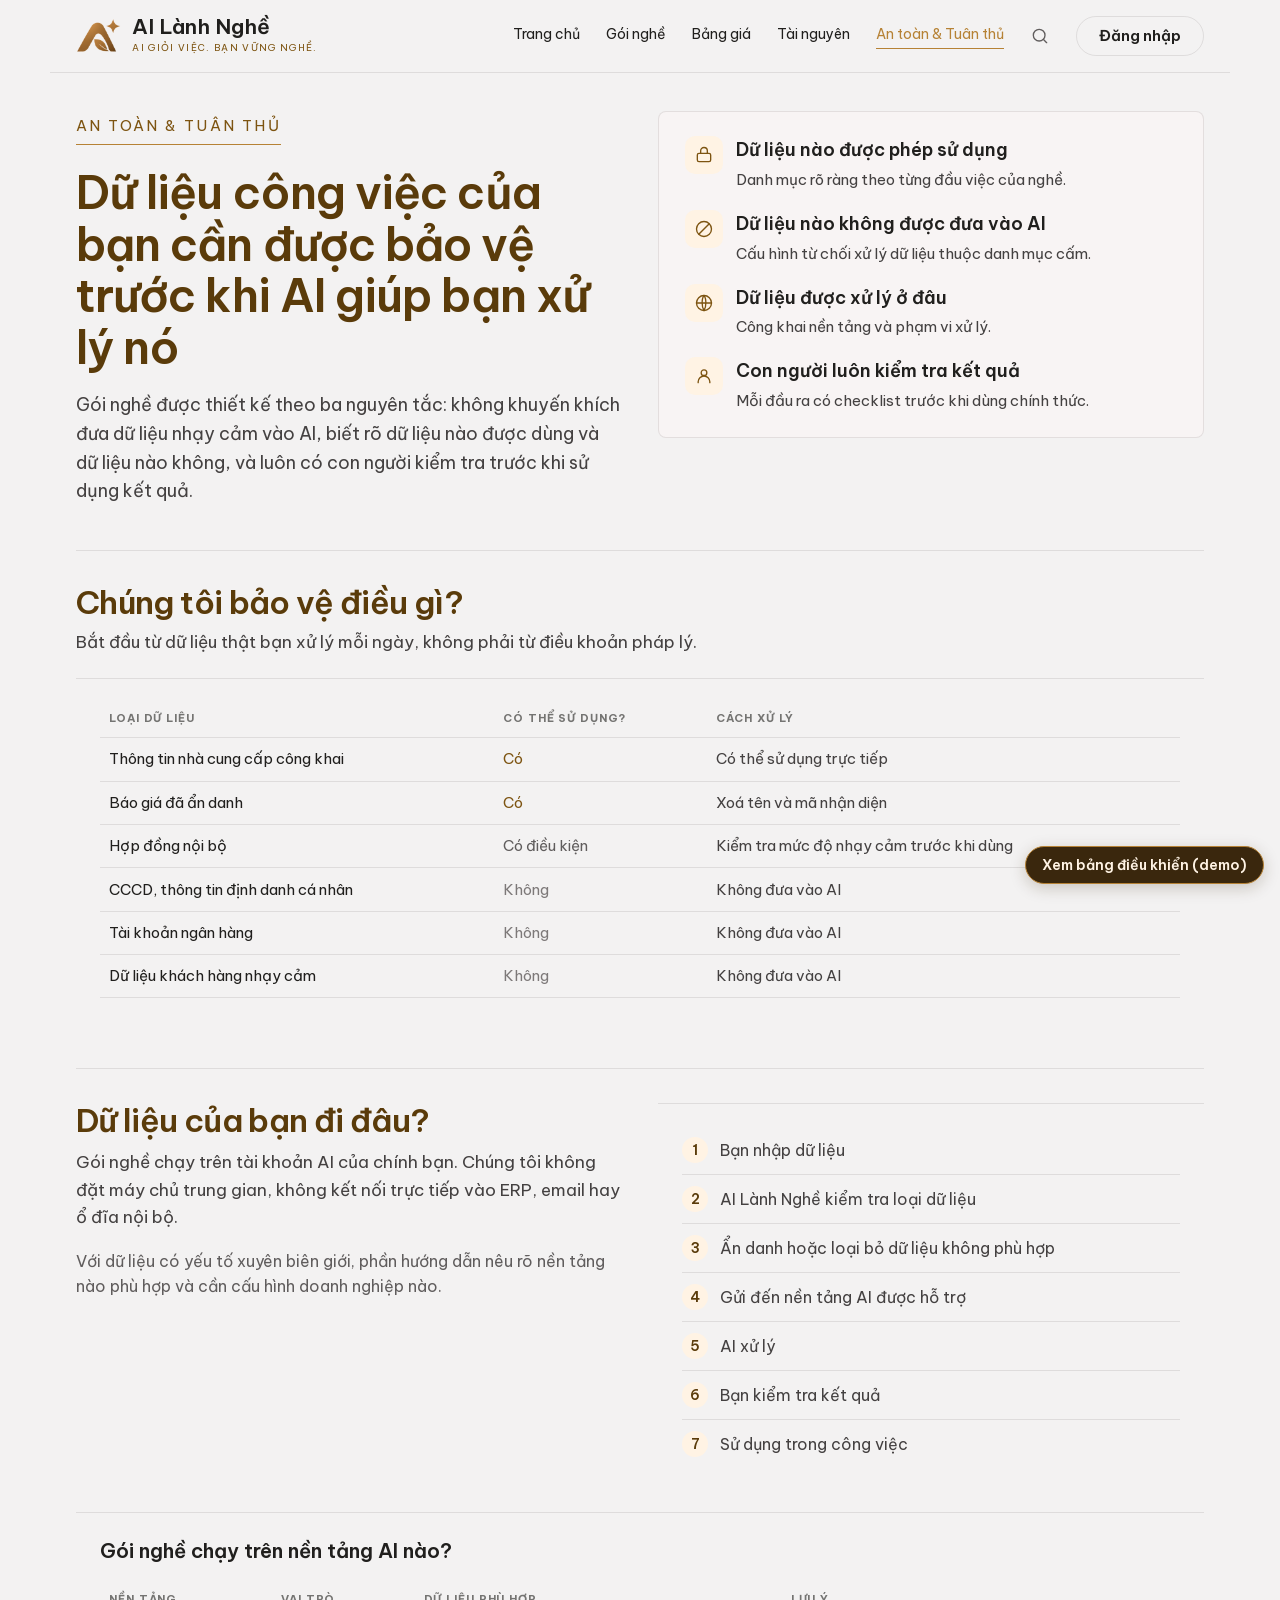
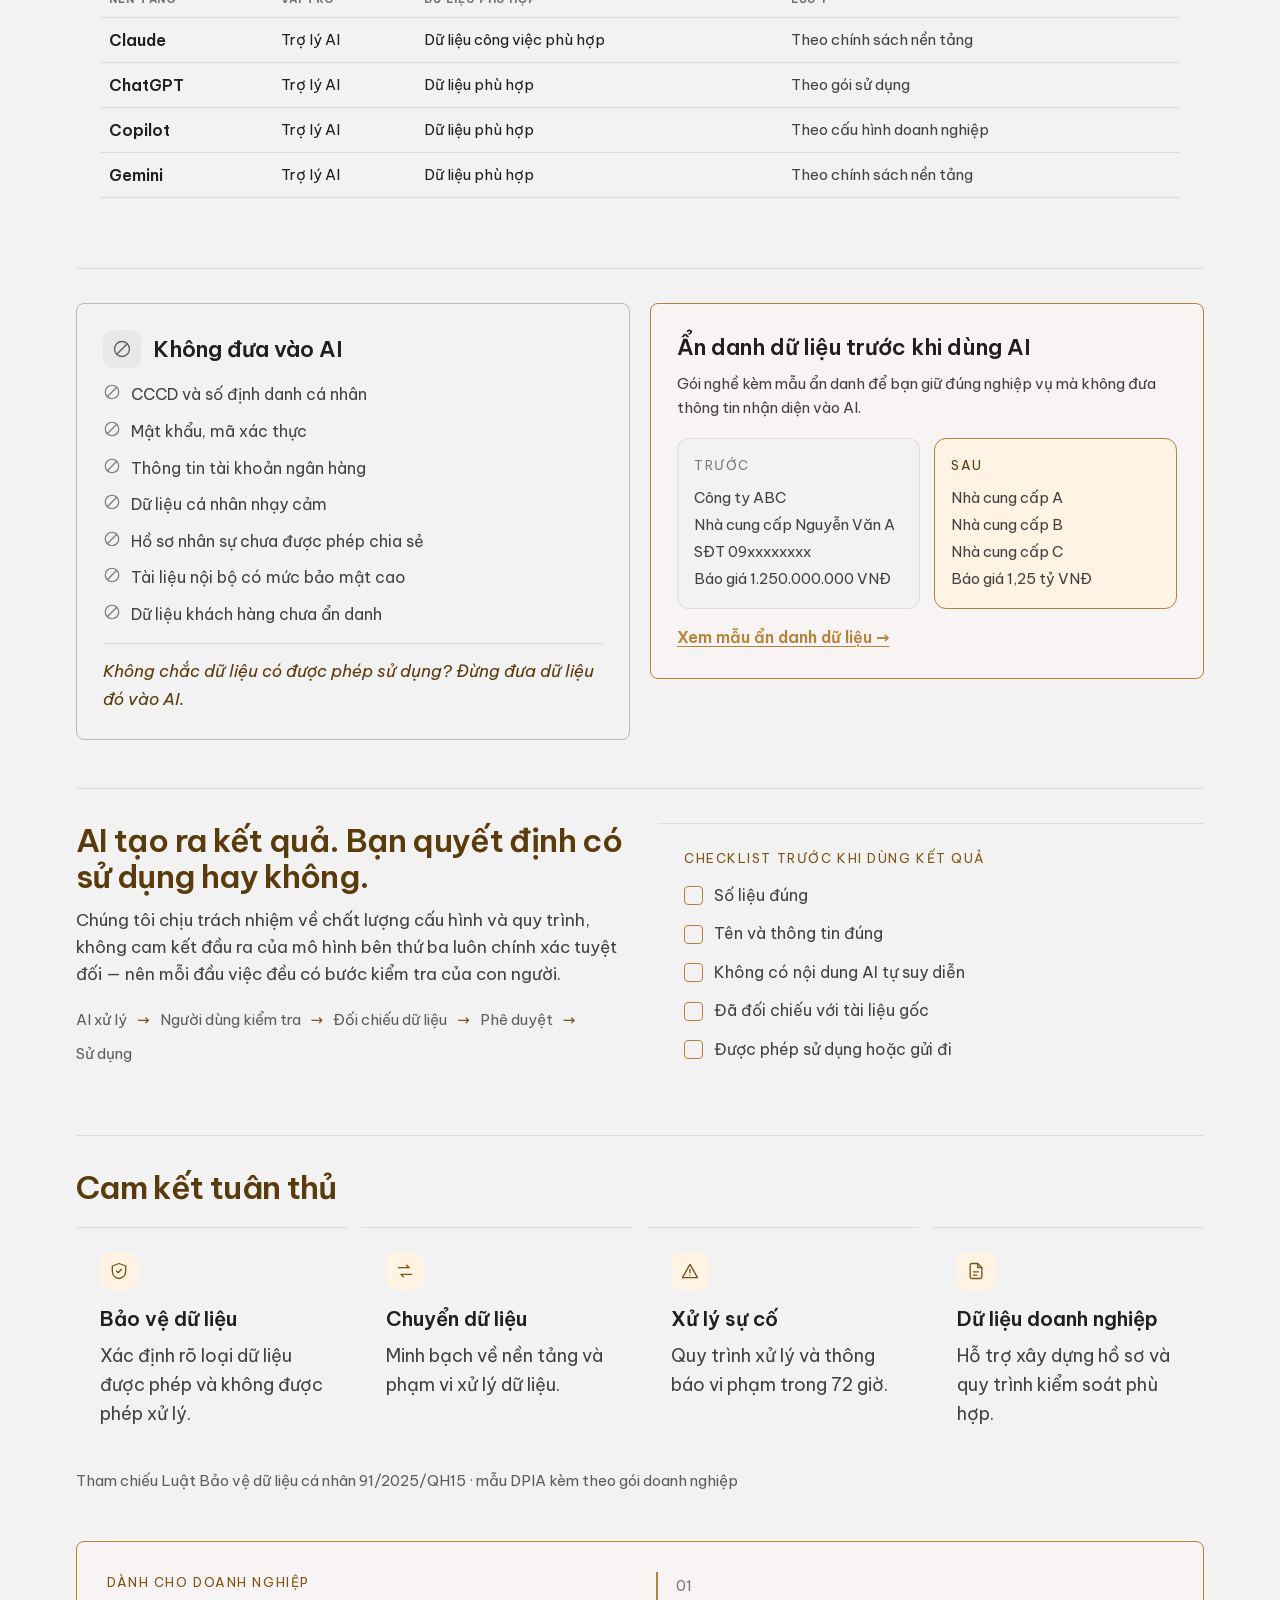
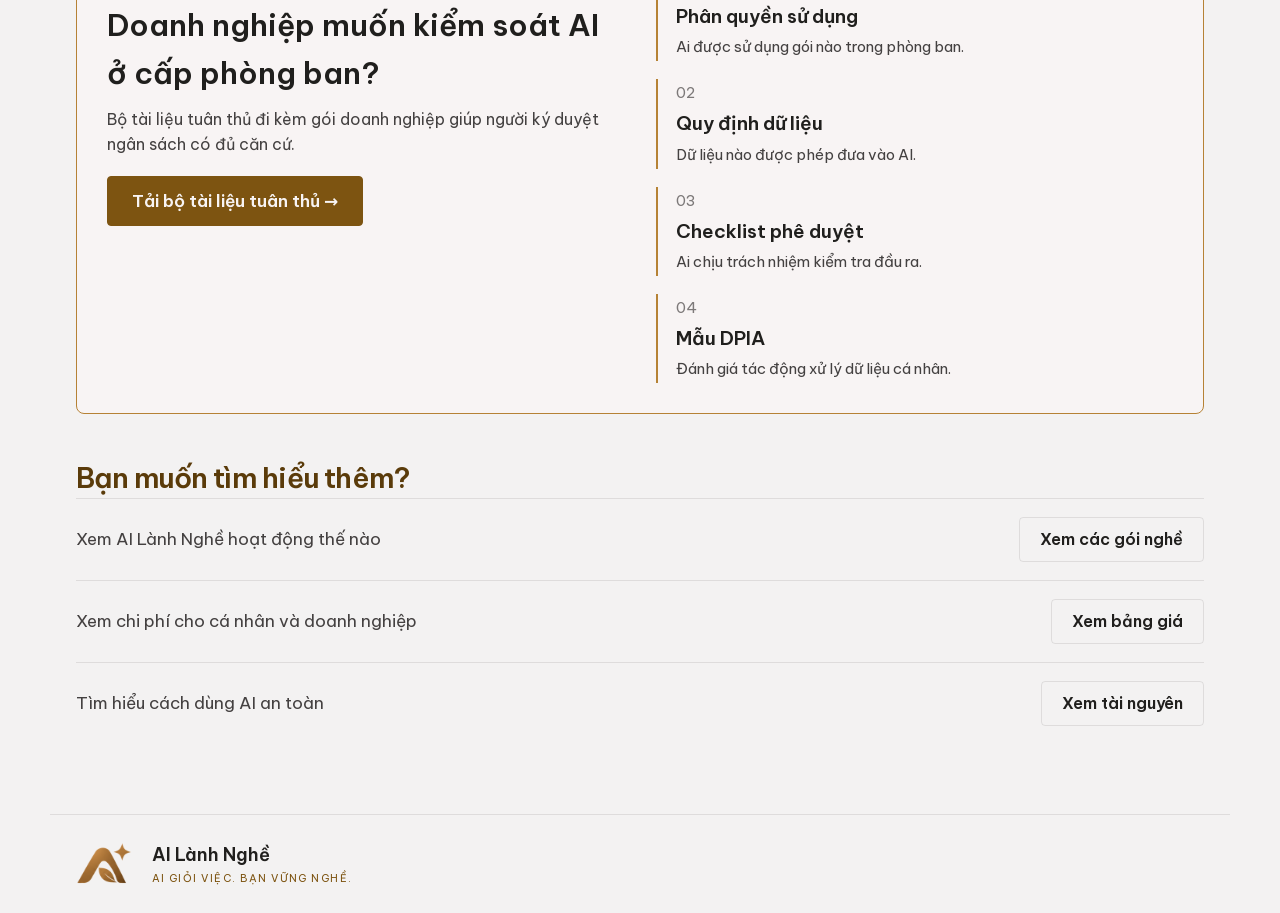
==== an-toan.html @ 1d4eef30 "Update brand slogan to "AI giỏi việc. Bạn vững nghề." Replaces the old slogan in the header and foot" ====
<!DOCTYPE html>
<html lang="vi">
<head>
<meta charset="utf-8">
<meta name="viewport" content="width=device-width, initial-scale=1">
<title>An toàn & Tuân thủ — AI Lành Nghề</title>
<meta name="description" content="AI Lành Nghề đóng gói kỹ năng AI theo từng nghề cho người lao động có chuyên môn từ 40 tuổi trở lên. Cấu hình cài sẵn vào ChatGPT, Claude, Copilot hoặc Gemini bạn đang dùng, kèm sổ tay quy trình, lớp tuân thủ Luật 91/2025/QH15 và người kèm cặp.">
<meta name="robots" content="noindex, nofollow, noarchive, nosnippet, noimageindex">
<meta name="googlebot" content="noindex, nofollow, noarchive, nosnippet">
<meta property="og:title" content="AI Lành Nghề — AI giỏi việc. Bạn vững nghề.">
<meta property="og:description" content="AI không lấy việc của bạn. Người biết dùng AI mới lấy.">
<meta property="og:type" content="website">
<link rel="icon" href="assets/img/logo.png">
<link rel="stylesheet" href="assets/css/fonts.css">
<link rel="stylesheet" href="assets/css/tokens.css">
<link rel="stylesheet" href="assets/css/site.css">
</head>
<body>
<div class="sitebody">
<header class="nav" style="display: flex; align-items: center; gap: var(--space-4); flex-wrap: wrap; padding: 16px 26px; border-bottom: 1px solid var(--color-divider); position: sticky; top: 0px; z-index: 50; background: var(--color-bg);">
<div class="nav-brand" data-go="index.html" style="display: flex; align-items: center; gap: 11px;;cursor:pointer">
<img alt="Biểu tượng AI Lành Nghề" class="u44" src="assets/img/logo.png"/>
<span class="u45">
<span class="u46">AI Lành Nghề</span>
<span class="u47">AI giỏi việc. Bạn vững nghề.</span>
</span>
</div>
<div class="u48">
<a aria-current="false" class="u3" href="index.html"><span>Trang chủ</span></a>
<a aria-current="false" class="u3" href="goi-nghe.html"><span>Gói nghề</span></a>
<a aria-current="false" class="u3" href="bang-gia.html"><span>Bảng giá</span></a>
<a aria-current="false" class="u3" href="tai-nguyen.html"><span>Tài nguyên</span></a>
<a aria-current="page" class="u61" href="an-toan.html"><span>An toàn &amp; Tuân thủ</span></a>
<span class="u49"><svg class="u6" fill="none" stroke="currentColor" stroke-linecap="round" stroke-linejoin="round" stroke-width="1.6" viewbox="0 0 24 24"><circle cx="11" cy="11" r="7"></circle><path d="M20 20l-3.5-3.5"></path></svg></span>
<button class="btn btn-secondary u50" data-go="bang-dieu-khien.html">Đăng nhập</button>

</div>
</header>
<main style="padding: 38px 26px 20px;">
<div style="display: grid; grid-template-columns: repeat(auto-fit, minmax(320px, 1fr)); gap: 36px; align-items: start; margin-bottom: 34px;">
<div>
<div class="u20">An toàn &amp; Tuân thủ</div>
<h2 style="font-family: var(--font-heading); font-weight: 600; font-size: clamp(30px, 4.4vw, 46px); line-height: 1.12; margin: 0px 0px 18px; max-width: 16em; color: var(--color-accent-800);">Dữ liệu công việc của bạn cần được bảo vệ trước khi AI giúp bạn xử lý nó</h2>
<p class="u213">Gói nghề được thiết kế theo ba nguyên tắc: không khuyến khích đưa dữ liệu nhạy cảm vào AI, biết rõ dữ liệu nào được dùng và dữ liệu nào không, và luôn có con người kiểm tra trước khi sử dụng kết quả.</p>
</div>
<div style="border: 1px solid var(--color-divider); border-radius: 8px; padding: 24px 26px; background: var(--color-neutral-100); display: grid; gap: 18px;">
<div class="u80">
<span class="u92"><svg class="u6" fill="none" stroke="currentColor" stroke-linecap="round" stroke-linejoin="round" stroke-width="1.6" viewbox="0 0 24 24"><rect height="10" rx="2" width="16" x="4" y="10"></rect><path d="M8 10V7a4 4 0 0 1 8 0v3"></path></svg></span>
<div><div class="u189">Dữ liệu nào được phép sử dụng</div><div class="u4">Danh mục rõ ràng theo từng đầu việc của nghề.</div></div>
</div>
<div class="u80">
<span class="u92"><svg class="u6" fill="none" stroke="currentColor" stroke-linecap="round" stroke-linejoin="round" stroke-width="1.6" viewbox="0 0 24 24"><circle cx="12" cy="12" r="9"></circle><path d="M6 18L18 6"></path></svg></span>
<div><div class="u189">Dữ liệu nào không được đưa vào AI</div><div class="u4">Cấu hình từ chối xử lý dữ liệu thuộc danh mục cấm.</div></div>
</div>
<div class="u80">
<span class="u92"><svg class="u6" fill="none" stroke="currentColor" stroke-linecap="round" stroke-linejoin="round" stroke-width="1.6" viewbox="0 0 24 24"><circle cx="12" cy="12" r="9"></circle><path d="M3 12h18M12 3c3 3.5 3 14 0 18-3-4-3-14.5 0-18z"></path></svg></span>
<div><div class="u189">Dữ liệu được xử lý ở đâu</div><div class="u4">Công khai nền tảng và phạm vi xử lý.</div></div>
</div>
<div class="u80">
<span class="u92"><svg class="u6" fill="none" stroke="currentColor" stroke-linecap="round" stroke-linejoin="round" stroke-width="1.6" viewbox="0 0 24 24"><circle cx="12" cy="8" r="3.4"></circle><path d="M5 20v-1a7 7 0 0 1 14 0v1"></path></svg></span>
<div><div class="u189">Con người luôn kiểm tra kết quả</div><div class="u4">Mỗi đầu ra có checklist trước khi dùng chính thức.</div></div>
</div>
</div>
</div>
<div style="border-top: 1px solid var(--color-divider); margin-top: 44px; padding-top: 34px;">
<h3 style="font-family: var(--font-heading); font-weight: 600; font-size: clamp(24px, 3.2vw, 32px); margin: 0px 0px 8px; color: var(--color-accent-800);">Chúng tôi bảo vệ điều gì?</h3>
<p style="max-width: 44em; font-size: 17px; color: var(--color-neutral-800); margin: 0px 0px 22px;">Bắt đầu từ dữ liệu thật bạn xử lý mỗi ngày, không phải từ điều khoản pháp lý.</p>
<div style="border-top: 1px solid var(--color-hair); border-radius: 0px; padding: 22px 24px;">
<table class="table u90">
<thead><tr><th class="u12">Loại dữ liệu</th><th class="u12">Có thể sử dụng?</th><th class="u12">Cách xử lý</th></tr></thead>
<tbody>
<tr><td class="u8">Thông tin nhà cung cấp công khai</td><td style="font-size: 15px; white-space: nowrap; color: var(--color-accent-700);">Có</td><td class="u4">Có thể sử dụng trực tiếp</td></tr>
<tr><td class="u8">Báo giá đã ẩn danh</td><td style="font-size: 15px; white-space: nowrap; color: var(--color-accent-700);">Có</td><td class="u4">Xoá tên và mã nhận diện</td></tr>
<tr><td class="u8">Hợp đồng nội bộ</td><td style="font-size: 15px; white-space: nowrap; color: var(--color-neutral-700);">Có điều kiện</td><td class="u4">Kiểm tra mức độ nhạy cảm trước khi dùng</td></tr>
<tr><td class="u8">CCCD, thông tin định danh cá nhân</td><td class="u274">Không</td><td class="u4">Không đưa vào AI</td></tr>
<tr><td class="u8">Tài khoản ngân hàng</td><td class="u274">Không</td><td class="u4">Không đưa vào AI</td></tr>
<tr><td class="u8">Dữ liệu khách hàng nhạy cảm</td><td class="u274">Không</td><td class="u4">Không đưa vào AI</td></tr>
</tbody>
</table>
</div>
</div>
<div style="border-top: 1px solid var(--color-divider); margin-top: 48px; padding-top: 34px; display: grid; grid-template-columns: repeat(auto-fit, minmax(300px, 1fr)); gap: 36px; align-items: start;">
<div>
<h3 class="u116">Dữ liệu của bạn đi đâu?</h3>
<p style="max-width: 34em; font-size: 17px; color: var(--color-neutral-800); margin: 0px 0px 18px;">Gói nghề chạy trên tài khoản AI của chính bạn. Chúng tôi không đặt máy chủ trung gian, không kết nối trực tiếp vào ERP, email hay ổ đĩa nội bộ.</p>
<p style="max-width: 34em; font-size: 16px; color: var(--color-neutral-700); margin: 0px;">Với dữ liệu có yếu tố xuyên biên giới, phần hướng dẫn nêu rõ nền tảng nào phù hợp và cần cấu hình doanh nghiệp nào.</p>
</div>
<div style="border-top: 1px solid var(--color-hair); border-radius: 0px; padding: 22px 24px;">
<div style="display: flex; gap: 12px; align-items: center; padding: 11px 0px; border-top: 0px;">
<span class="u15">1</span>
<span class="u5">Bạn nhập dữ liệu</span>
</div>
<div class="u67">
<span class="u15">2</span>
<span class="u5">AI Lành Nghề kiểm tra loại dữ liệu</span>
</div>
<div class="u67">
<span class="u15">3</span>
<span class="u5">Ẩn danh hoặc loại bỏ dữ liệu không phù hợp</span>
</div>
<div class="u67">
<span class="u15">4</span>
<span class="u5">Gửi đến nền tảng AI được hỗ trợ</span>
</div>
<div class="u67">
<span class="u15">5</span>
<span class="u5">AI xử lý</span>
</div>
<div class="u67">
<span class="u15">6</span>
<span class="u5">Bạn kiểm tra kết quả</span>
</div>
<div class="u67">
<span class="u15">7</span>
<span class="u5">Sử dụng trong công việc</span>
</div>
</div>
</div>
<div style="margin-top: 22px; border-top: 1px solid var(--color-hair); border-radius: 0px; padding: 22px 24px;">
<div style="font-family: var(--font-heading); font-weight: 600; font-size: 20px; margin-bottom: 14px;">Gói nghề chạy trên nền tảng AI nào?</div>
<table class="table u90">
<thead><tr><th class="u12">Nền tảng</th><th class="u12">Vai trò</th><th class="u12">Dữ liệu phù hợp</th><th class="u12">Lưu ý</th></tr></thead>
<tbody>
<tr><td class="u62">Claude</td><td class="u8">Trợ lý AI</td><td class="u8">Dữ liệu công việc phù hợp</td><td class="u4">Theo chính sách nền tảng</td></tr>
<tr><td class="u62">ChatGPT</td><td class="u8">Trợ lý AI</td><td class="u8">Dữ liệu phù hợp</td><td class="u4">Theo gói sử dụng</td></tr>
<tr><td class="u62">Copilot</td><td class="u8">Trợ lý AI</td><td class="u8">Dữ liệu phù hợp</td><td class="u4">Theo cấu hình doanh nghiệp</td></tr>
<tr><td class="u62">Gemini</td><td class="u8">Trợ lý AI</td><td class="u8">Dữ liệu phù hợp</td><td class="u4">Theo chính sách nền tảng</td></tr>
</tbody>
</table>
</div>
<div style="border-top: 1px solid var(--color-divider); margin-top: 48px; padding-top: 34px; display: grid; grid-template-columns: repeat(auto-fit, minmax(300px, 1fr)); gap: 20px; align-items: start;">
<div style="border: 1px solid var(--color-neutral-400); border-radius: 8px; padding: 26px;">
<div style="display: flex; gap: 12px; align-items: center; margin-bottom: 14px;">
<span style="width: 38px; height: 38px; flex: 0 0 auto; border-radius: 10px; background: var(--color-neutral-200); color: var(--color-neutral-700); display: grid; place-items: center;"><svg class="u6" fill="none" stroke="currentColor" stroke-linecap="round" stroke-linejoin="round" stroke-width="1.6" viewbox="0 0 24 24"><circle cx="12" cy="12" r="9"></circle><path d="M6 18L18 6"></path></svg></span>
<div class="u28">Không đưa vào AI</div>
</div>
<ul style="list-style: none; margin: 0px; padding: 0px; display: grid; gap: 11px; font-size: 16px; color: var(--color-neutral-800);">
<li class="u1"><span class="u93"><svg class="u11" fill="none" stroke="currentColor" stroke-linecap="round" stroke-linejoin="round" stroke-width="1.6" viewbox="0 0 24 24"><circle cx="12" cy="12" r="9"></circle><path d="M6 18L18 6"></path></svg></span><span>CCCD và số định danh cá nhân</span></li>
<li class="u1"><span class="u93"><svg class="u11" fill="none" stroke="currentColor" stroke-linecap="round" stroke-linejoin="round" stroke-width="1.6" viewbox="0 0 24 24"><circle cx="12" cy="12" r="9"></circle><path d="M6 18L18 6"></path></svg></span><span>Mật khẩu, mã xác thực</span></li>
<li class="u1"><span class="u93"><svg class="u11" fill="none" stroke="currentColor" stroke-linecap="round" stroke-linejoin="round" stroke-width="1.6" viewbox="0 0 24 24"><circle cx="12" cy="12" r="9"></circle><path d="M6 18L18 6"></path></svg></span><span>Thông tin tài khoản ngân hàng</span></li>
<li class="u1"><span class="u93"><svg class="u11" fill="none" stroke="currentColor" stroke-linecap="round" stroke-linejoin="round" stroke-width="1.6" viewbox="0 0 24 24"><circle cx="12" cy="12" r="9"></circle><path d="M6 18L18 6"></path></svg></span><span>Dữ liệu cá nhân nhạy cảm</span></li>
<li class="u1"><span class="u93"><svg class="u11" fill="none" stroke="currentColor" stroke-linecap="round" stroke-linejoin="round" stroke-width="1.6" viewbox="0 0 24 24"><circle cx="12" cy="12" r="9"></circle><path d="M6 18L18 6"></path></svg></span><span>Hồ sơ nhân sự chưa được phép chia sẻ</span></li>
<li class="u1"><span class="u93"><svg class="u11" fill="none" stroke="currentColor" stroke-linecap="round" stroke-linejoin="round" stroke-width="1.6" viewbox="0 0 24 24"><circle cx="12" cy="12" r="9"></circle><path d="M6 18L18 6"></path></svg></span><span>Tài liệu nội bộ có mức bảo mật cao</span></li>
<li class="u1"><span class="u93"><svg class="u11" fill="none" stroke="currentColor" stroke-linecap="round" stroke-linejoin="round" stroke-width="1.6" viewbox="0 0 24 24"><circle cx="12" cy="12" r="9"></circle><path d="M6 18L18 6"></path></svg></span><span>Dữ liệu khách hàng chưa ẩn danh</span></li>
</ul>
<div style="margin-top: 16px; border-top: 1px solid var(--color-divider); padding-top: 14px; font-family: var(--font-heading); font-style: italic; font-size: 17px; color: var(--color-accent-800);">Không chắc dữ liệu có được phép sử dụng? Đừng đưa dữ liệu đó vào AI.</div>
</div>
<div style="background: var(--color-neutral-100); border: 1px solid var(--color-accent); border-radius: 8px; padding: 26px;">
<div style="font-family: var(--font-heading); font-weight: 600; font-size: 22px; margin-bottom: 6px;">Ẩn danh dữ liệu trước khi dùng AI</div>
<p style="font-size: 15px; color: var(--color-neutral-800); margin: 0px 0px 18px;">Gói nghề kèm mẫu ẩn danh để bạn giữ đúng nghiệp vụ mà không đưa thông tin nhận diện vào AI.</p>
<div style="display: grid; grid-template-columns: repeat(2, minmax(0px, 1fr)); gap: 14px;">
<div style="border: 1px solid var(--color-divider); border-radius: 12px; padding: 16px; background: var(--color-bg);">
<div style="font-size: 13px; letter-spacing: 0.12em; text-transform: uppercase; color: var(--color-neutral-600); font-family: var(--font-heading); margin-bottom: 9px;">Trước</div>
<div style="font-size: 15px; color: var(--color-neutral-800); line-height: 1.8;">Công ty ABC<br/>Nhà cung cấp Nguyễn Văn A<br/>SĐT 09xxxxxxxx<br/>Báo giá 1.250.000.000 VNĐ</div>
</div>
<div style="border: 1px solid var(--color-accent); border-radius: 12px; padding: 16px; background: var(--color-accent-100);">
<div style="font-size: 13px; letter-spacing: 0.12em; text-transform: uppercase; color: var(--color-accent-800); font-family: var(--font-heading); margin-bottom: 9px;">Sau</div>
<div style="font-size: 15px; color: var(--color-neutral-800); line-height: 1.8;">Nhà cung cấp A<br/>Nhà cung cấp B<br/>Nhà cung cấp C<br/>Báo giá 1,25 tỷ VNĐ</div>
</div>
</div>
<a href="an-toan.html" style="font-family: var(--font-heading); font-weight: 600; font-size: 16px; display: inline-block; margin-top: 16px;">Xem mẫu ẩn danh dữ liệu →</a>
</div>
</div>
<div style="border-top: 1px solid var(--color-divider); margin-top: 48px; padding-top: 34px; display: grid; grid-template-columns: repeat(auto-fit, minmax(300px, 1fr)); gap: 36px; align-items: start;">
<div>
<h3 style="font-family: var(--font-heading); font-weight: 600; font-size: clamp(24px, 3.2vw, 32px); margin: 0px 0px 12px; color: var(--color-accent-800);">AI tạo ra kết quả. Bạn quyết định có sử dụng hay không.</h3>
<p style="max-width: 34em; font-size: 17px; color: var(--color-neutral-800); margin: 0px;">Chúng tôi chịu trách nhiệm về chất lượng cấu hình và quy trình, không cam kết đầu ra của mô hình bên thứ ba luôn chính xác tuyệt đối — nên mỗi đầu việc đều có bước kiểm tra của con người.</p>
<div style="display: flex; gap: 10px; flex-wrap: wrap; margin-top: 20px; font-size: 15px; color: var(--color-neutral-700);">
<span>AI xử lý</span><span class="u25">→</span><span>Người dùng kiểm tra</span><span class="u25">→</span><span>Đối chiếu dữ liệu</span><span class="u25">→</span><span>Phê duyệt</span><span class="u25">→</span><span>Sử dụng</span>
</div>
</div>
<div style="border-top: 1px solid var(--color-hair); border-radius: 0px; padding: 24px 26px;">
<div class="u249">Checklist trước khi dùng kết quả</div>
<ul class="u91">
<li class="u65"><span class="u66"></span><span>Số liệu đúng</span></li>
<li class="u65"><span class="u66"></span><span>Tên và thông tin đúng</span></li>
<li class="u65"><span class="u66"></span><span>Không có nội dung AI tự suy diễn</span></li>
<li class="u65"><span class="u66"></span><span>Đã đối chiếu với tài liệu gốc</span></li>
<li class="u65"><span class="u66"></span><span>Được phép sử dụng hoặc gửi đi</span></li>
</ul>
</div>
</div>
<div style="border-top: 1px solid var(--color-divider); margin-top: 48px; padding-top: 34px;">
<h3 style="font-family: var(--font-heading); font-weight: 600; font-size: clamp(24px, 3.2vw, 32px); margin: 0px 0px 22px; color: var(--color-accent-800);">Cam kết tuân thủ</h3>
<div style="display: grid; grid-template-columns: repeat(auto-fit, minmax(175px, 1fr)); gap: 14px; align-items: stretch;">
<div class="u71">
<span class="u190"><svg class="u6" fill="none" stroke="currentColor" stroke-linecap="round" stroke-linejoin="round" stroke-width="1.6" viewbox="0 0 24 24"><path d="M12 3l8 3v6c0 5-3.4 8.2-8 9-4.6-.8-8-4-8-9V6l8-3z"></path><path d="M9 12l2 2 4-4"></path></svg></span>
<div class="u191">Bảo vệ dữ liệu</div>
<p class="u23">Xác định rõ loại dữ liệu được phép và không được phép xử lý.</p>
</div>
<div class="u71">
<span class="u190"><svg class="u6" fill="none" stroke="currentColor" stroke-linecap="round" stroke-linejoin="round" stroke-width="1.6" viewbox="0 0 24 24"><path d="M4 8h13l-3-3M20 16H7l3 3"></path></svg></span>
<div class="u191">Chuyển dữ liệu</div>
<p class="u23">Minh bạch về nền tảng và phạm vi xử lý dữ liệu.</p>
</div>
<div class="u71">
<span class="u190"><svg class="u6" fill="none" stroke="currentColor" stroke-linecap="round" stroke-linejoin="round" stroke-width="1.6" viewbox="0 0 24 24"><path d="M12 4l9 16H3z"></path><path d="M12 10v4M12 17h.01"></path></svg></span>
<div class="u191">Xử lý sự cố</div>
<p class="u23">Quy trình xử lý và thông báo vi phạm trong 72 giờ.</p>
</div>
<div class="u71">
<span class="u190"><svg class="u6" fill="none" stroke="currentColor" stroke-linecap="round" stroke-linejoin="round" stroke-width="1.6" viewbox="0 0 24 24"><path d="M14 3H7a2 2 0 0 0-2 2v14a2 2 0 0 0 2 2h10a2 2 0 0 0 2-2V8z"></path><path d="M14 3v5h5M9 13h6M9 17h4"></path></svg></span>
<div class="u191">Dữ liệu doanh nghiệp</div>
<p class="u23">Hỗ trợ xây dựng hồ sơ và quy trình kiểm soát phù hợp.</p>
</div>
</div>
<div style="font-size: 15px; color: var(--color-neutral-700); margin-top: 16px;">Tham chiếu Luật Bảo vệ dữ liệu cá nhân 91/2025/QH15 · mẫu DPIA kèm theo gói doanh nghiệp</div>
</div>
<div style="margin-top: 48px; background: var(--color-neutral-100); border: 1px solid var(--color-accent); border-radius: 8px; padding: 30px; display: grid; grid-template-columns: repeat(auto-fit, minmax(290px, 1fr)); gap: 32px; align-items: start;">
<div>
<div class="u252">Dành cho doanh nghiệp</div>
<div style="font-family: var(--font-heading); font-weight: 600; font-size: clamp(23px, 3vw, 30px); margin-bottom: 10px;">Doanh nghiệp muốn kiểm soát AI ở cấp phòng ban?</div>
<p style="font-size: 16px; color: var(--color-neutral-800); margin: 0px 0px 18px; max-width: 34em;">Bộ tài liệu tuân thủ đi kèm gói doanh nghiệp giúp người ký duyệt ngân sách có đủ căn cứ.</p>
<button class="btn btn-primary u174">Tải bộ tài liệu tuân thủ →</button>
</div>
<div style="display: grid; gap: 18px;">
<div class="u192">
<div class="u36">01</div>
<div class="u193">Phân quyền sử dụng</div>
<div class="u4">Ai được sử dụng gói nào trong phòng ban.</div>
</div>
<div class="u192">
<div class="u36">02</div>
<div class="u193">Quy định dữ liệu</div>
<div class="u4">Dữ liệu nào được phép đưa vào AI.</div>
</div>
<div class="u192">
<div class="u36">03</div>
<div class="u193">Checklist phê duyệt</div>
<div class="u4">Ai chịu trách nhiệm kiểm tra đầu ra.</div>
</div>
<div class="u192">
<div class="u36">04</div>
<div class="u193">Mẫu DPIA</div>
<div class="u4">Đánh giá tác động xử lý dữ liệu cá nhân.</div>
</div>
</div>
</div>
<div style="margin-top: 48px;">
<h3 style="font-family: var(--font-heading); font-weight: 600; font-size: clamp(22px, 3vw, 28px); margin: 0px 0px 4px; color: var(--color-accent-800);">Bạn muốn tìm hiểu thêm?</h3>
<div class="u275">
<div class="u81">Xem AI Lành Nghề hoạt động thế nào</div>
<button class="btn btn-secondary u276">Xem các gói nghề</button>
</div>
<div class="u275">
<div class="u81">Xem chi phí cho cá nhân và doanh nghiệp</div>
<button class="btn btn-secondary u276" data-go="bang-gia.html">Xem bảng giá</button>
</div>
<div class="u275">
<div class="u81">Tìm hiểu cách dùng AI an toàn</div>
<button class="btn btn-secondary u276">Xem tài nguyên</button>
</div>
</div>
</main>
<footer style="margin-top: 50px; border-top: 1px solid var(--color-divider); padding: 26px; display: flex; gap: 20px; align-items: center; flex-wrap: wrap;">
<img alt="AI Lành Nghề" class="u54" src="assets/img/logo.png"/>
<div class="u55">
<div class="u31">AI Lành Nghề</div>
<div class="u56">AI giỏi việc. Bạn vững nghề.</div>
</div>

</footer>
</div>
<a id="modeswitch" href="bang-dieu-khien.html">Xem bảng điều khiển (demo)</a>
<script src="assets/js/site.js"></script>
</body>
</html>
---- assets/css/fonts.css ----
/* Be Vietnam Pro — bộ font của thiết kế gốc */
/* vietnamese */
@font-face {
  font-family: 'Be Vietnam Pro';
  font-style: italic;
  font-weight: 400;
  font-display: swap;
  src: url("../fonts/49a37376-707a-499f-b6db-2f08c8a5128b.woff2") format('woff2');
  unicode-range: U+0102-0103, U+0110-0111, U+0128-0129, U+0168-0169, U+01A0-01A1, U+01AF-01B0, U+0300-0301, U+0303-0304, U+0308-0309, U+0323, U+0329, U+1EA0-1EF9, U+20AB;
}
/* latin-ext */
@font-face {
  font-family: 'Be Vietnam Pro';
  font-style: italic;
  font-weight: 400;
  font-display: swap;
  src: url("../fonts/5b1b40c7-d170-4f5a-8b6b-31972ef55314.woff2") format('woff2');
  unicode-range: U+0100-02BA, U+02BD-02C5, U+02C7-02CC, U+02CE-02D7, U+02DD-02FF, U+0304, U+0308, U+0329, U+1D00-1DBF, U+1E00-1E9F, U+1EF2-1EFF, U+2020, U+20A0-20AB, U+20AD-20C0, U+2113, U+2C60-2C7F, U+A720-A7FF;
}
/* latin */
@font-face {
  font-family: 'Be Vietnam Pro';
  font-style: italic;
  font-weight: 400;
  font-display: swap;
  src: url("../fonts/95983dd8-a48e-4f91-a411-32986cbeb87e.woff2") format('woff2');
  unicode-range: U+0000-00FF, U+0131, U+0152-0153, U+02BB-02BC, U+02C6, U+02DA, U+02DC, U+0304, U+0308, U+0329, U+2000-206F, U+20AC, U+2122, U+2191, U+2193, U+2212, U+2215, U+FEFF, U+FFFD;
}
/* vietnamese */
@font-face {
  font-family: 'Be Vietnam Pro';
  font-style: italic;
  font-weight: 500;
  font-display: swap;
  src: url("../fonts/748a0d9f-aa21-41be-a790-3683e2aedd28.woff2") format('woff2');
  unicode-range: U+0102-0103, U+0110-0111, U+0128-0129, U+0168-0169, U+01A0-01A1, U+01AF-01B0, U+0300-0301, U+0303-0304, U+0308-0309, U+0323, U+0329, U+1EA0-1EF9, U+20AB;
}
/* latin-ext */
@font-face {
  font-family: 'Be Vietnam Pro';
  font-style: italic;
  font-weight: 500;
  font-display: swap;
  src: url("../fonts/f2e9af11-3724-40c6-848a-bda51c326c04.woff2") format('woff2');
  unicode-range: U+0100-02BA, U+02BD-02C5, U+02C7-02CC, U+02CE-02D7, U+02DD-02FF, U+0304, U+0308, U+0329, U+1D00-1DBF, U+1E00-1E9F, U+1EF2-1EFF, U+2020, U+20A0-20AB, U+20AD-20C0, U+2113, U+2C60-2C7F, U+A720-A7FF;
}
/* latin */
@font-face {
  font-family: 'Be Vietnam Pro';
  font-style: italic;
  font-weight: 500;
  font-display: swap;
  src: url("../fonts/24af2905-28fd-4988-80c1-352dea3281de.woff2") format('woff2');
  unicode-range: U+0000-00FF, U+0131, U+0152-0153, U+02BB-02BC, U+02C6, U+02DA, U+02DC, U+0304, U+0308, U+0329, U+2000-206F, U+20AC, U+2122, U+2191, U+2193, U+2212, U+2215, U+FEFF, U+FFFD;
}
/* vietnamese */
@font-face {
  font-family: 'Be Vietnam Pro';
  font-style: normal;
  font-weight: 300;
  font-display: swap;
  src: url("../fonts/94a3bed5-b585-4a64-a528-72bd19bc1bde.woff2") format('woff2');
  unicode-range: U+0102-0103, U+0110-0111, U+0128-0129, U+0168-0169, U+01A0-01A1, U+01AF-01B0, U+0300-0301, U+0303-0304, U+0308-0309, U+0323, U+0329, U+1EA0-1EF9, U+20AB;
}
/* latin-ext */
@font-face {
  font-family: 'Be Vietnam Pro';
  font-style: normal;
  font-weight: 300;
  font-display: swap;
  src: url("../fonts/8e64935d-0451-415f-b51e-7d285c13478b.woff2") format('woff2');
  unicode-range: U+0100-02BA, U+02BD-02C5, U+02C7-02CC, U+02CE-02D7, U+02DD-02FF, U+0304, U+0308, U+0329, U+1D00-1DBF, U+1E00-1E9F, U+1EF2-1EFF, U+2020, U+20A0-20AB, U+20AD-20C0, U+2113, U+2C60-2C7F, U+A720-A7FF;
}
/* latin */
@font-face {
  font-family: 'Be Vietnam Pro';
  font-style: normal;
  font-weight: 300;
  font-display: swap;
  src: url("../fonts/f1925974-4169-49ab-8cb9-1f3d55db57f1.woff2") format('woff2');
  unicode-range: U+0000-00FF, U+0131, U+0152-0153, U+02BB-02BC, U+02C6, U+02DA, U+02DC, U+0304, U+0308, U+0329, U+2000-206F, U+20AC, U+2122, U+2191, U+2193, U+2212, U+2215, U+FEFF, U+FFFD;
}
/* vietnamese */
@font-face {
  font-family: 'Be Vietnam Pro';
  font-style: normal;
  font-weight: 400;
  font-display: swap;
  src: url("../fonts/9342509a-b0c5-410a-8708-c7d5d1a13124.woff2") format('woff2');
  unicode-range: U+0102-0103, U+0110-0111, U+0128-0129, U+0168-0169, U+01A0-01A1, U+01AF-01B0, U+0300-0301, U+0303-0304, U+0308-0309, U+0323, U+0329, U+1EA0-1EF9, U+20AB;
}
/* latin-ext */
@font-face {
  font-family: 'Be Vietnam Pro';
  font-style: normal;
  font-weight: 400;
  font-display: swap;
  src: url("../fonts/d6d2fc53-6da3-4f8e-89f9-70e1981311d2.woff2") format('woff2');
  unicode-range: U+0100-02BA, U+02BD-02C5, U+02C7-02CC, U+02CE-02D7, U+02DD-02FF, U+0304, U+0308, U+0329, U+1D00-1DBF, U+1E00-1E9F, U+1EF2-1EFF, U+2020, U+20A0-20AB, U+20AD-20C0, U+2113, U+2C60-2C7F, U+A720-A7FF;
}
/* latin */
@font-face {
  font-family: 'Be Vietnam Pro';
  font-style: normal;
  font-weight: 400;
  font-display: swap;
  src: url("../fonts/7d5549a9-e672-4af6-b91c-7b7f69f371cb.woff2") format('woff2');
  unicode-range: U+0000-00FF, U+0131, U+0152-0153, U+02BB-02BC, U+02C6, U+02DA, U+02DC, U+0304, U+0308, U+0329, U+2000-206F, U+20AC, U+2122, U+2191, U+2193, U+2212, U+2215, U+FEFF, U+FFFD;
}
/* vietnamese */
@font-face {
  font-family: 'Be Vietnam Pro';
  font-style: normal;
  font-weight: 500;
  font-display: swap;
  src: url("../fonts/dc2b753f-f4c2-4326-b7bc-36268aa1ee4c.woff2") format('woff2');
  unicode-range: U+0102-0103, U+0110-0111, U+0128-0129, U+0168-0169, U+01A0-01A1, U+01AF-01B0, U+0300-0301, U+0303-0304, U+0308-0309, U+0323, U+0329, U+1EA0-1EF9, U+20AB;
}
/* latin-ext */
@font-face {
  font-family: 'Be Vietnam Pro';
  font-style: normal;
  font-weight: 500;
  font-display: swap;
  src: url("../fonts/9c05aa04-1556-4402-92ad-2db32cdbf20f.woff2") format('woff2');
  unicode-range: U+0100-02BA, U+02BD-02C5, U+02C7-02CC, U+02CE-02D7, U+02DD-02FF, U+0304, U+0308, U+0329, U+1D00-1DBF, U+1E00-1E9F, U+1EF2-1EFF, U+2020, U+20A0-20AB, U+20AD-20C0, U+2113, U+2C60-2C7F, U+A720-A7FF;
}
/* latin */
@font-face {
  font-family: 'Be Vietnam Pro';
  font-style: normal;
  font-weight: 500;
  font-display: swap;
  src: url("../fonts/de975c2c-a285-4e9e-ade1-939edf1e8619.woff2") format('woff2');
  unicode-range: U+0000-00FF, U+0131, U+0152-0153, U+02BB-02BC, U+02C6, U+02DA, U+02DC, U+0304, U+0308, U+0329, U+2000-206F, U+20AC, U+2122, U+2191, U+2193, U+2212, U+2215, U+FEFF, U+FFFD;
}
/* vietnamese */
@font-face {
  font-family: 'Be Vietnam Pro';
  font-style: normal;
  font-weight: 600;
  font-display: swap;
  src: url("../fonts/f442ea63-2fa7-41bb-8e60-e0d022fed490.woff2") format('woff2');
  unicode-range: U+0102-0103, U+0110-0111, U+0128-0129, U+0168-0169, U+01A0-01A1, U+01AF-01B0, U+0300-0301, U+0303-0304, U+0308-0309, U+0323, U+0329, U+1EA0-1EF9, U+20AB;
}
/* latin-ext */
@font-face {
  font-family: 'Be Vietnam Pro';
  font-style: normal;
  font-weight: 600;
  font-display: swap;
  src: url("../fonts/17c4ebf0-381c-419b-a4f9-dc2fbd931a99.woff2") format('woff2');
  unicode-range: U+0100-02BA, U+02BD-02C5, U+02C7-02CC, U+02CE-02D7, U+02DD-02FF, U+0304, U+0308, U+0329, U+1D00-1DBF, U+1E00-1E9F, U+1EF2-1EFF, U+2020, U+20A0-20AB, U+20AD-20C0, U+2113, U+2C60-2C7F, U+A720-A7FF;
}
/* latin */
@font-face {
  font-family: 'Be Vietnam Pro';
  font-style: normal;
  font-weight: 600;
  font-display: swap;
  src: url("../fonts/1c2880bd-d5c3-4d6a-b9f1-56c1aa6f86d5.woff2") format('woff2');
  unicode-range: U+0000-00FF, U+0131, U+0152-0153, U+02BB-02BC, U+02C6, U+02DA, U+02DC, U+0304, U+0308, U+0329, U+2000-206F, U+20AC, U+2122, U+2191, U+2193, U+2212, U+2215, U+FEFF, U+FFFD;
}
/* vietnamese */
@font-face {
  font-family: 'Be Vietnam Pro';
  font-style: normal;
  font-weight: 700;
  font-display: swap;
  src: url("../fonts/4116b762-1582-4639-af8d-f12da4b83f95.woff2") format('woff2');
  unicode-range: U+0102-0103, U+0110-0111, U+0128-0129, U+0168-0169, U+01A0-01A1, U+01AF-01B0, U+0300-0301, U+0303-0304, U+0308-0309, U+0323, U+0329, U+1EA0-1EF9, U+20AB;
}
/* latin-ext */
@font-face {
  font-family: 'Be Vietnam Pro';
  font-style: normal;
  font-weight: 700;
  font-display: swap;
  src: url("../fonts/7dc1bb05-9e42-445f-b550-ae86b2b8dbc7.woff2") format('woff2');
  unicode-range: U+0100-02BA, U+02BD-02C5, U+02C7-02CC, U+02CE-02D7, U+02DD-02FF, U+0304, U+0308, U+0329, U+1D00-1DBF, U+1E00-1E9F, U+1EF2-1EFF, U+2020, U+20A0-20AB, U+20AD-20C0, U+2113, U+2C60-2C7F, U+A720-A7FF;
}
/* latin */
@font-face {
  font-family: 'Be Vietnam Pro';
  font-style: normal;
  font-weight: 700;
  font-display: swap;
  src: url("../fonts/d68976e7-a62a-47f9-88ee-4bd4024b32b4.woff2") format('woff2');
  unicode-range: U+0000-00FF, U+0131, U+0152-0153, U+02BB-02BC, U+02C6, U+02DA, U+02DC, U+0304, U+0308, U+0329, U+2000-206F, U+20AC, U+2122, U+2191, U+2193, U+2212, U+2215, U+FEFF, U+FFFD;
}
---- assets/css/tokens.css ----
/* Classical — design-system tokens and component classes. This file is the source of truth for the system's look; retune it here and see readme.md. */
:root {
  --color-bg: #f3f2f2;
  --color-surface: #eae9e9;
  --color-text: #201f1d;
  --color-accent: #b68235;
  --color-accent-2: #ac803e;
  --color-divider: color-mix(in srgb, #201f1d 16%, transparent);

  /* Tonal ramps — generated in OKLCH on one shared lightness scale, so the
     same step of any role matches the others in visual value. */
  --color-neutral-100: #f8f4f4;
  --color-neutral-200: #eae7e7;
  --color-neutral-300: #d7d3d3;
  --color-neutral-400: #bab6b6;
  --color-neutral-500: #9b9797;
  --color-neutral-600: #7d7979;
  --color-neutral-700: #605d5d;
  --color-neutral-800: #444141;
  --color-neutral-900: #2d2b2b;

  --color-accent-100: #fff3e4;
  --color-accent-200: #ffe3bf;
  --color-accent-300: #facb8d;
  --color-accent-400: #e1ad66;
  --color-accent-500: #c28d41;
  --color-accent-600: #a06f24;
  --color-accent-700: #7d5411;
  --color-accent-800: #5a3b0a;
  --color-accent-900: #3a270d;

  --color-accent-2-100: #fff3e4;
  --color-accent-2-200: #ffe3be;
  --color-accent-2-300: #f5cd96;
  --color-accent-2-400: #dbaf70;
  --color-accent-2-500: #bc8f4e;
  --color-accent-2-600: #9b7232;
  --color-accent-2-700: #79561f;
  --color-accent-2-800: #573d14;
  --color-accent-2-900: #382810;

  --font-heading: "Cormorant Garamond", system-ui, sans-serif;
  --font-heading-weight: 600; /* review round 3: bold retired — semibold is the
     interface headings' ceiling (they need the weight at small sizes); display
     text goes lighter still, to the normal cut (see the deck) */
  --font-body: "Lora", system-ui, sans-serif;

  --space-1: 4.6px;
  --space-2: 9.2px;
  --space-3: 13.8px;
  --space-4: 18.4px;
  --space-6: 27.6px;
  --space-8: 36.8px;

  --radius-sm: 2px;
  --radius-md: 4px;
  --radius-lg: 7px;

  /* Elevation — derived from the ground: soft ink-tinted shadows on a
     light theme, a hairline edge + ambient darkness on a dark one. */
  --shadow-sm: 0 1px 2px color-mix(in srgb, #2d2b2b 14%, transparent);
  --shadow-md: 0 3px 10px color-mix(in srgb, #2d2b2b 16%, transparent);
  --shadow-lg: 0 12px 32px color-mix(in srgb, #2d2b2b 22%, transparent);
}

body {
  background: var(--color-bg);
  color: var(--color-text);
  font-family: var(--font-body);
}
h1, h2, h3, h4 { font-family: var(--font-heading); font-weight: var(--font-heading-weight); }

.plate{filter:sepia(0.22) saturate(0.82) contrast(1.05);box-sizing:border-box;
  border:6px solid var(--color-surface);outline:1px solid var(--color-divider)}

/* ══════════════════════════════════════════════════════════════════════════
   Components — built with the tokens above. Plain CSS
   on plain HTML: no JavaScript, no build step. Each class is documented in
   readme.md and demonstrated in foundations/ and components/.
   ══════════════════════════════════════════════════════════════════════ */

*, *::before, *::after { box-sizing: border-box; }
body { margin: 0; font-size: 15px; line-height: 1.55; font-weight: 400; }
h1, h2, h3, h4, h5, h6 {
  font-family: var(--font-heading); font-weight: var(--font-heading-weight);
  line-height: 1.12; letter-spacing: -0.015em; margin: 0 0 var(--space-2);
}
h1 { font-size: 42px; }
h2 { font-size: 32px; }
h3 { font-size: 25px; }
h4 { font-size: 20px; }
h5 { font-size: 16px; }
h6 { font-size: 13px; }
h6 { letter-spacing: 0.08em; text-transform: uppercase; }
p { margin: 0 0 var(--space-3); }
a { color: var(--color-accent); text-underline-offset: 3px; }
img { display: block; max-width: 100%; }
figure { margin: 0; }
figcaption {
  font-size: 11px; margin-top: var(--space-1);
  color: color-mix(in srgb, var(--color-text) 55%, transparent);
}
.text-muted { color: color-mix(in srgb, var(--color-text) 55%, transparent); }
:focus { outline: none; }
:focus-visible { outline: 2px solid var(--color-accent); outline-offset: 2px; }
::selection { background: color-mix(in srgb, var(--color-accent) 30%, transparent); }

/* — rules — */
.hr {
  height: 1px; border: 0; margin: var(--space-4) 0;
  background: var(--color-divider);
}

/* — buttons — */
.btn {
  display: inline-flex; align-items: center; justify-content: center; gap: 6px;
  cursor: pointer; text-decoration: none;
  font-family: var(--font-heading); font-weight: var(--font-heading-weight);
  font-size: 14px; line-height: 1.2; color: var(--color-text); /* matches the .input's 14px —
     the pair sits side by side in sign-up rows */
  background: transparent; border: 1px solid transparent;
  padding: var(--space-2) calc(var(--space-3) * 1.2);
  border-radius: var(--radius-md);
}
.btn svg { display: block; }
.btn:disabled { opacity: 0.45; cursor: not-allowed; }
.btn-primary { color: var(--color-accent); border-color: var(--color-accent); }
.btn-primary:hover { background: color-mix(in srgb, var(--color-accent) 12%, transparent); }
.btn-primary:active { background: color-mix(in srgb, var(--color-accent) 22%, transparent); }
.btn-secondary { border-color: var(--color-divider); }
.btn-secondary:hover { background: color-mix(in srgb, var(--color-text) 7%, transparent); }
.btn-secondary:active { background: color-mix(in srgb, var(--color-text) 14%, transparent); }
.btn-ghost { color: var(--color-accent); padding-inline: var(--space-1); }
.btn-ghost:hover { background: color-mix(in srgb, var(--color-accent) 10%, transparent); }
.btn-ghost:active { background: color-mix(in srgb, var(--color-accent) 18%, transparent); }
.btn-icon { width: 36px; height: 36px; padding: 0; }
.btn-block { width: 100%; margin-top: var(--space-2); }

/* — forms — */
.field > label {
  display: block; font-size: 12px; margin-bottom: 5px;
  color: color-mix(in srgb, var(--color-text) 70%, transparent);
}
.input {
  width: 100%; min-height: 36px; padding: 6px 10px; font: inherit;
  font-size: 14px; color: var(--color-text); caret-color: var(--color-accent);
  background: transparent;
  border: 1px solid var(--color-divider); border-radius: var(--radius-md);
}
.input:hover { border-color: color-mix(in srgb, var(--color-text) 45%, transparent); }
.input:focus-visible { border-color: var(--color-accent); outline-offset: 0; }
textarea.input { min-height: 90px; resize: vertical; }
.radio { display: inline-flex; align-items: center; gap: 8px; cursor: pointer; font-size: 14px; }
.radio input, .seg-opt input {
  position: absolute; opacity: 0; width: 0; height: 0; pointer-events: none;
}
.radio .dot {
  width: 16px; height: 16px; flex: none; border-radius: 50%;
  border: 1.5px solid var(--color-divider);
}
.radio:hover .dot { border-color: var(--color-accent); }
.radio input:checked + .dot {
  border-color: var(--color-accent); background: var(--color-accent);
  box-shadow: inset 0 0 0 4px var(--color-bg);
}
.radio input:focus-visible + .dot { outline: 2px solid var(--color-accent); outline-offset: 2px; }
.seg {
  display: inline-flex; overflow: hidden;
  border: 1px solid var(--color-divider); border-radius: var(--radius-md);
}
.seg-opt {
  display: inline-flex; align-items: center; gap: 6px;
  padding: 7px 12px; font-size: 13px; cursor: pointer;
}
.seg-opt + .seg-opt { border-left: 1px solid var(--color-divider); }
.seg-opt:has(input:checked) { color: var(--color-accent); box-shadow: inset 0 0 0 1px var(--color-accent); }
.seg-opt:not(:has(input:checked)):hover { background: color-mix(in srgb, var(--color-text) 7%, transparent); }
.seg-opt:has(input:focus-visible) { outline: 2px solid var(--color-accent); outline-offset: -2px; }

/* — cards — */
.card {
  display: flex; flex-direction: column; gap: var(--space-2);
  padding: var(--space-3); border-radius: var(--radius-md); background: transparent; border: 1px solid var(--color-divider);
}
.card-kicker { font-size: 10px; letter-spacing: 0.1em; text-transform: uppercase; color: var(--color-accent); }
.card-title {
  font-family: var(--font-heading); font-weight: var(--font-heading-weight);
  font-size: 17px; line-height: 1.2;
}
.card-body { margin: 0; font-size: 13px; opacity: 0.8; flex: 1; }
.card-meta {
  display: flex; align-items: center; gap: 6px; font-size: 11px;
  color: color-mix(in srgb, var(--color-text) 50%, transparent);
}
.elev-sm { box-shadow: var(--shadow-sm); }
.elev-md { box-shadow: var(--shadow-md); }
.elev-lg { box-shadow: var(--shadow-lg); }

/* — tags — */
.tag {
  display: inline-flex; align-items: center; font-size: 11px;
  letter-spacing: 0.02em; padding: 3px 10px;
  border-radius: calc(var(--radius-md) * 0.75);
}
.tag-accent { background: var(--color-accent-100); color: var(--color-accent-800); }
.tag-accent-2 { background: var(--color-accent-2-100); color: var(--color-accent-2-800); }
.tag-neutral { background: var(--color-neutral-100); color: var(--color-neutral-800); }
.tag-outline { border: 1px solid var(--color-accent); color: var(--color-accent); }

/* — navigation — */
.nav {
  display: flex; align-items: center; gap: var(--space-4);
  padding: var(--space-3) var(--space-4);
  border-bottom: 1px solid var(--color-divider);
}
.nav-brand {
  font-family: var(--font-heading); font-weight: var(--font-heading-weight);
  font-size: 18px; margin-right: auto;
}
.nav a { color: inherit; text-decoration: none; font-size: 14px; }
.nav a:hover, .nav a[aria-current='page'] { color: var(--color-accent); }

/* — tables — */
.table { width: 100%; border-collapse: collapse; font-size: 14px; }
.table th {
  text-align: left; font-size: 11px; letter-spacing: 0.08em; text-transform: uppercase;
  color: color-mix(in srgb, var(--color-text) 60%, transparent);
  padding: var(--space-2); border-bottom: 1px solid var(--color-divider);
}
.table td {
  padding: var(--space-2);
  border-bottom: 1px solid var(--color-divider);
}
.table tbody tr:hover { background: color-mix(in srgb, var(--color-text) 4%, transparent); }

/* — dialog — */
.dialog-backdrop {
  position: fixed; inset: 0; display: grid; place-items: center;
  padding: var(--space-4);
  background: color-mix(in srgb, var(--color-neutral-900) 50%, transparent);
}
.dialog {
  width: min(440px, 100%); display: flex; flex-direction: column; gap: var(--space-3);
  padding: var(--space-4); border-radius: var(--radius-lg);
  background: var(--color-surface); box-shadow: var(--shadow-lg); border: 1px solid var(--color-divider);
}
.dialog-title {
  font-family: var(--font-heading); font-weight: var(--font-heading-weight);
  font-size: 20px;
}
.dialog-body { font-size: 14px; opacity: 0.85; }
.dialog-actions { display: flex; justify-content: flex-end; gap: var(--space-2); margin-top: var(--space-2); }
---- assets/css/site.css ----
/* Ghi đè cấp trang + lớp tiện ích */
:root, body, .sitebody{--font-heading:'Be Vietnam Pro',system-ui,sans-serif;--font-body:'Be Vietnam Pro',system-ui,sans-serif}
body{margin:0;background:var(--color-bg);font-family:'Be Vietnam Pro',system-ui,sans-serif}
h1,h2,h3,h4,h5,h6,.card-title,.card-kicker,.nav-brand,.btn,.table th{font-family:'Be Vietnam Pro',system-ui,sans-serif}
h1,h2,h3{letter-spacing:-0.02em}
input[type=range]{accent-color:var(--color-accent)}
.sitebody{font-size:18px;line-height:1.6;--color-hair:color-mix(in srgb,#2A241D 10%,transparent);--color-divider:color-mix(in srgb,#2A241D 10%,transparent)}
.sitebody p{font-size:18px}


/* ── khung trang + responsive ── */
html { scroll-behavior: smooth; }
body { margin: 0; }
.sitebody { margin: 0 auto; max-width: 1180px; min-height: 100vh; background: var(--color-bg); }
.dashboard { display: flex; min-height: 100vh; align-items: stretch; }
.dashboard > aside { width: 266px; flex: 0 0 auto; border-right: 1px solid var(--color-divider);
  background: var(--color-neutral-100); padding: 22px 0; position: sticky; top: 0; height: 100vh; overflow: auto; }
.dashboard > main { flex: 1 1 0; min-width: 0; padding: 28px 32px 60px; }
[data-go] { cursor: pointer; }
/* logo ngang ở chân trang trang chủ — slogan giữ kiểu in hoa giãn chữ như trên menu */
.brand-lockup { display: flex; align-items: center; gap: 12px; margin-bottom: 18px; }
.brand-lockup-icon { height: 46px; width: auto; flex: 0 0 auto; }
.brand-lockup-text { display: flex; flex-direction: column; gap: 5px; min-width: 0; }
.brand-lockup-name { font-family: var(--font-heading); font-weight: 600; font-size: 24px; line-height: 1; color: var(--color-text); white-space: nowrap; }
.brand-lockup-slogan { font-size: 9.5px; letter-spacing: 0.12em; text-transform: uppercase; color: var(--color-accent-700); white-space: nowrap; }

/* thẻ gói nghề đặt trên ảnh nền — cùng kiểu thẻ giá ở trang Bảng giá */
main .pack-card { background: var(--color-neutral-100); border: 1px solid var(--color-divider);
  border-radius: 14px; box-shadow: var(--shadow-sm); }
/* gói nghề chưa phát hành — nút giữ bố cục nhưng không bấm được */
button[data-coming-soon] { opacity: 0.55; cursor: default !important; }

/* nút nổi chuyển giữa trang giới thiệu và bảng điều khiển (lấy từ bản triển khai trước) */
#modeswitch {
  position: fixed; right: 16px; bottom: 16px; z-index: 9998;
  font: 600 14px/1 "Be Vietnam Pro", -apple-system, BlinkMacSystemFont, "Segoe UI", sans-serif;
  padding: 11px 16px; border-radius: 999px; cursor: pointer; text-decoration: none;
  background: #3A270D; color: #FFF3E4; border: 1px solid #B68235;
  box-shadow: 0 4px 16px rgba(58,39,13,.22);
}
#modeswitch:hover { background: #4d350f; }
@media (max-width: 520px) { #modeswitch { right: 10px; bottom: 10px; font-size: 13px; padding: 10px 13px; } }
@media print { #modeswitch { display: none !important; } }

/* logo và menu cùng một hàng trên màn hình đủ rộng */
@media (min-width: 981px) {
  header.nav { flex-wrap: nowrap !important; }
  header.nav > div:last-child { flex-wrap: nowrap !important; }
  header.nav .nav-brand { white-space: nowrap; flex: 0 0 auto; }
}
@media (min-width: 981px) and (max-width: 1180px) {
  header.nav > div:last-child { gap: 16px !important; }
}
.image-placeholder { display: flex; align-items: center; justify-content: center; text-align: center;
  min-height: 140px; height: 100%; padding: 16px; border: 1px dashed var(--color-neutral-400);
  border-radius: var(--radius-md); background: var(--color-neutral-100);
  color: var(--color-neutral-600); font-size: 13px; }

@media (max-width: 900px) {
  .sitebody { font-size: 16px; }
  .sitebody p { font-size: 16px; }
  header.nav { padding: 12px 16px !important; }
  header.nav > div:last-child { gap: 14px !important; }
  main > div, main > section { padding-left: 16px !important; padding-right: 16px !important; }
  .dashboard { flex-direction: column; }
  .dashboard > aside { width: 100%; height: auto; position: static; border-right: 0;
    border-bottom: 1px solid var(--color-divider); }
  .dashboard > main { padding: 20px 16px 48px; }
}
/* Bản thiết kế gốc đặt cỡ chữ bằng clamp() trong thuộc tính style, nên cần !important
   để thu nhỏ tiêu đề trên màn hình điện thoại. */
@media (max-width: 640px) {
  h1 { font-size: 31px !important; line-height: 1.12 !important; }
  h2 { font-size: 25px !important; }
  h3 { font-size: 20px !important; }
  header.nav { gap: 10px !important; }
  header.nav > div:last-child { gap: 12px !important; font-size: 15px; }
  .sitebody table { display: block; overflow-x: auto; }
}

/* Lớp tiện ích sinh tự động từ style lặp lại của bản thiết kế */
.u1{display: flex;gap: 10px;align-items: flex-start}
.u2{flex: 0 0 auto;width: 6px;height: 6px;border-radius: 50%;background: var(--color-accent);margin-top: 9px}
.u3{font-size: 16px;text-decoration: none;padding-bottom: 3px;border-bottom: 1px solid transparent;color: var(--color-text);white-space: nowrap}
.u4{font-size: 15px;color: var(--color-neutral-800)}
.u5{font-size: 16px;color: var(--color-neutral-800)}
.u6{width: 20px;height: 20px}
.u7{font-variant-numeric: tabular-nums}
.u8{font-size: 15px}
.u9{width: 22px;height: 22px}
.u10{color: var(--color-accent-700);display: flex;flex: 0 0 auto}
.u11{width: 18px;height: 18px}
.u12{font-size: 14px}
.u13{display: flex;gap: 11px;align-items: flex-start}
.u14{display: block;font-family: var(--font-body);font-weight: 400;font-size: 12px;color: var(--color-neutral-600);margin-top: 2px}
.u15{width: 26px;height: 26px;flex: 0 0 auto;border-radius: 50%;background: var(--color-accent-100);color: var(--color-accent-800);display: grid;place-items: center;font-family: var(--font-heading);font-weight: 600;font-size: 14px;font-variant-numeric: tabular-nums}
.u16{flex: 0 0 auto;display: grid;place-items: center;width: 20px;height: 20px;border-radius: 50%;background: var(--color-accent-700);color: var(--color-neutral-100)}
.u17{width: 12px;height: 12px}
.u18{color: var(--color-accent-700);display: flex}
.u19{font-size: 16px;color: var(--color-neutral-800);margin: 0px}
.u20{font-size: 15px;letter-spacing: 0.16em;text-transform: uppercase;color: var(--color-accent-700);font-family: var(--font-heading);border-bottom: 1px solid var(--color-accent);display: inline-block;padding-bottom: 6px;margin-bottom: 22px}
.u21{width: 10px;height: 10px}
.u22{display: block;width: 100%;text-align: left;padding: 13px 20px;cursor: pointer;font-style: inherit;font-variant: inherit;font-weight: 600;font-stretch: inherit;font-size: 15px;line-height: inherit;font-family: var(--font-heading);font-optical-sizing: inherit;font-size-adjust: inherit;font-kerning: inherit;font-feature-settings: inherit;font-variation-settings: inherit;font-language-override: inherit;border-width: 0px 0px 0px 3px;border-style: none none none solid;border-color: currentcolor currentcolor currentcolor transparent;border-image: none;background: transparent;color: var(--color-text)}
.u23{font-size: 15px;color: var(--color-neutral-800);margin: 0px}
.u24{font-family: var(--font-heading);font-weight: 600;font-size: 19px}
.u25{color: var(--color-accent-700)}
.u26{flex: 1 1 0%;min-height: 0px;overflow: auto}
.u27{width:100%;height:100%;object-fit:cover}
.u28{font-family: var(--font-heading);font-weight: 600;font-size: 22px}
.u29{flex: 0 0 auto;display: grid;place-items: center;width: 18px;height: 18px;border-radius: 50%;background: var(--color-accent-700);color: var(--color-neutral-100)}
.u30{display: flex;gap: 12px;align-items: center}
.u31{font-family: var(--font-heading);font-weight: 600;font-size: 18px}
.u32{border-top: 1px solid var(--color-divider);padding: 18px 0px}
.u33{color: var(--color-neutral-300);display: flex}
.u34{font-size: 15px;text-align: right;font-variant-numeric: tabular-nums}
.u35{font-size: 12px;color: var(--color-neutral-600)}
.u36{font-family: var(--font-heading);font-size: 15px;color: var(--color-neutral-600);font-variant-numeric: tabular-nums}
.u37{width: 24px;height: 24px}
.u38{font-size: 16px;color: var(--color-text);text-decoration: none}
.u39{width: 21px;height: 21px}
.u40{padding: 0px 0px 60px}
.u41{margin: 0px auto;max-width: 1180px;border-left: 0px;border-right: 0px;min-height: 100%;background: var(--color-bg)}
.u42{display: flex;align-items: center;gap: var(--space-4);flex-wrap: wrap;padding: 16px 26px;border-bottom: 1px solid var(--color-divider);position: sticky;top: 0px;z-index: 50;background: var(--color-bg)}
.u43{display: flex;align-items: center;gap: 11px}
.u44{height: 36px;width: auto}
.u45{display: block}
.u46{display: block;font-size: 21px;line-height: 1.05}
.u47{display: block;font-family: var(--font-body);font-weight: 400;font-size: 9.5px;letter-spacing: 0.14em;text-transform: uppercase;color: var(--color-accent-700);margin-top: 2px}
.u48{margin-left: auto;display: flex;align-items: center;gap: 26px;flex-wrap: wrap}
.u49{color: var(--color-neutral-700);display: flex}
.u50{font-size: 15px;white-space: nowrap;border-radius: 999px;padding: 10px 22px}
.u51{font-size: 15px;white-space: nowrap;border-radius: 999px;padding: 10px 24px;background: var(--color-accent-700);color: var(--color-neutral-100);border-color: var(--color-accent-700)}
.u52{display: flex;gap: 10px;align-items: flex-start;font-size: 15px;color: var(--color-neutral-800)}
.u53{margin-top: 50px;border-top: 1px solid var(--color-divider);padding: 26px;display: flex;gap: 20px;align-items: center;flex-wrap: wrap}
.u54{height: 44px;width: auto}
.u55{flex: 1 1 0%;min-width: 220px}
.u56{font-size: 10.5px;letter-spacing: 0.14em;text-transform: uppercase;color: var(--color-accent-700)}
.u57{font-family: var(--font-heading);font-weight: 600;font-size: 19px;margin-bottom: 6px}
.u58{font-size: 16px;color: var(--color-neutral-800);max-width: 52em}
.u59{font-variant-numeric: tabular-nums;font-family: var(--font-heading)}
.u60{font-size: 13px}
.u61{font-size: 16px;text-decoration: none;padding-bottom: 3px;border-bottom: 1px solid var(--color-accent);color: var(--color-accent-700);white-space: nowrap}
.u62{font-family: var(--font-heading);font-weight: 600;font-size: 16px}
.u63{border-top: 1px solid var(--color-hair);border-radius: 0px;padding: 26px;display: flex;flex-direction: column;gap: 14px}
.u64{width: 15px;height: 15px}
.u65{display: flex;gap: 11px;align-items: center}
.u66{width: 19px;height: 19px;flex: 0 0 auto;border: 1px solid var(--color-accent);border-radius: 4px}
.u67{display: flex;gap: 12px;align-items: center;padding: 11px 0px;border-top: 1px solid var(--color-divider)}
.u68{width: 26px;height: 26px}
.u69{display: flex;gap: 10px}
.u70{display: flex;justify-content: space-between;align-items: flex-start}
.u71{border-top: 1px solid var(--color-hair);border-radius: 0px;padding: 24px}
.u72{flex: 1 1 0%}
.u73{font-size: 11px}
.u74{font-family: var(--font-heading);font-weight: 600;font-size: 17px}
.u75{border-top: 1px solid var(--color-divider);margin-top: 56px;padding-top: 40px}
.u76{padding: 18px;background: var(--color-neutral-100)}
.u77{font-size: 12px;color: var(--color-neutral-700);min-height: 2.6em}
.u78{border-top: 1px solid var(--color-divider);margin-top: 52px;padding-top: 36px}
.u79{font-family: var(--font-heading);font-size: 30px;color: var(--color-accent-700);font-variant-numeric: tabular-nums}
.u80{display: flex;gap: 13px;align-items: flex-start}
.u81{font-size: 17px;color: var(--color-neutral-800)}
.u82{font-size: 14px;color: var(--color-neutral-700)}
.u83{flex: 1 1 0%;display: flex;flex-direction: column;justify-content: flex-end;align-items: center;height: 100%;gap: 6px}
.u84{font-size: 11px;font-variant-numeric: tabular-nums;color: var(--color-neutral-700)}
.u85{font-size: 11px;color: var(--color-neutral-600)}
.u86{font-weight: 600}
.u87{background: var(--color-bg);border: 1px solid var(--color-divider);border-radius: 8px;overflow: hidden;display: flex;flex-direction: column}
.u88{font-family: var(--font-heading);font-size: 14px;letter-spacing: 0.14em;color: var(--color-accent-700);font-variant-numeric: tabular-nums}
.u89{border-top: 1px solid var(--color-hair);border-radius: 0px;padding: 22px}
.u90{width: 100%}
.u91{list-style: none;margin: 0px;padding: 0px;display: grid;gap: 13px;font-size: 16px;color: var(--color-neutral-800)}
.u92{width: 38px;height: 38px;flex: 0 0 auto;border-radius: 10px;background: var(--color-accent-100);color: var(--color-accent-700);display: grid;place-items: center}
.u93{flex: 0 0 auto;color: var(--color-neutral-600);display: flex;margin-top: 1px}
.u94{font-variant-numeric: tabular-nums;color: var(--color-neutral-700);font-size: 16px}
.u95{font-size: 17px;padding: 13px 20px}
.u96{cursor: pointer;background: transparent}
.u97{font-family: var(--font-heading);font-weight: 600;font-size: 21px}
.u98{height: 1px;background: var(--color-divider)}
.u99{cursor: pointer;width: 10px;height: 10px;padding: 0px;border-radius: 50%;border: 1px solid var(--color-accent);background: transparent}
.u100{font-size: 15px;letter-spacing: 0.16em;text-transform: uppercase;color: var(--color-accent-700);font-family: var(--font-heading);margin-bottom: 14px}
.u101{font-size: 13px;color: var(--color-neutral-700)}
.u102{font-size: 16px}
.u103{font-size: 13px;letter-spacing: 0.12em;text-transform: uppercase;color: var(--color-accent-700);font-family: var(--font-heading);margin-bottom: 6px}
.u104{display: flex;gap: 12px;align-items: center;padding: 10px 0px;border-top: 1px solid var(--color-divider)}
.u105{list-style: none;margin: 0px;padding: 0px;display: grid;gap: 9px;font-size: 15px;color: var(--color-neutral-800)}
.u106{font-family: var(--font-heading);font-weight: 600;font-size: 16px;margin-top: auto}
.u107{font-size: 17px;min-height: 46px}
.u108{display: flex;align-items: center;gap: 10px;padding: 10px 16px;border: 1px solid var(--color-accent);border-radius: 4px;background: transparent;font-size: 16px;color: var(--color-accent-800)}
.u109{width: 44px;font-size: 12px;color: var(--color-neutral-700)}
.u110{font-size: 12px;font-variant-numeric: tabular-nums}
.u111{font-variant-numeric: tabular-nums;font-size: 13px}
.u112{font-size: 13px;color: var(--color-neutral-800)}
.u113{display: grid;grid-template-columns: repeat(auto-fit, minmax(300px, 1fr));gap: 40px;align-items: start;margin-bottom: 36px}
.u114{border-left: 1px solid var(--color-accent);padding-left: 24px;align-self: center}
.u115{font-family: var(--font-heading);font-weight: 600;font-size: 16px;white-space: nowrap}
.u116{font-family: var(--font-heading);font-weight: 600;font-size: clamp(24px, 3.2vw, 32px);margin: 0px 0px 10px;color: var(--color-accent-800)}
.u117{border-top: 1px solid var(--color-hair);border-radius: 0px;padding: 24px;display: flex;flex-direction: column;gap: 13px}
.u118{display: flex;align-items: baseline;gap: 11px}
.u119{font-family: var(--font-heading);font-size: 26px;color: var(--color-accent-700);font-variant-numeric: tabular-nums}
.u120{font-family: var(--font-heading);font-style: italic;font-size: 16px;color: var(--color-accent-800);margin: 0px}
.u121{border-top: 1px solid var(--color-divider);padding-top: 12px}
.u122{font-size: 13px;letter-spacing: 0.12em;text-transform: uppercase;color: var(--color-accent-700);font-family: var(--font-heading);margin-bottom: 9px}
.u123{list-style: none;margin: 0px;padding: 0px;display: grid;gap: 8px;font-size: 15px;color: var(--color-neutral-800)}
.u124{font-size: 15px;font-variant-numeric: tabular-nums;white-space: nowrap}
.u125{display: flex;gap: 11px;align-items: center;margin-bottom: 12px}
.u126{width: 30px;height: 30px;flex: 0 0 auto;border-radius: 8px;background: var(--color-accent-100);color: var(--color-accent-800);display: grid;place-items: center;font-family: var(--font-heading);font-weight: 600;font-size: 15px}
.u127{border-top: 1px solid var(--color-hair);border-radius: 0px;padding: 22px;display: flex;flex-direction: column;gap: 11px}
.u128{width: 38px;height: 38px;border-radius: 10px;background: var(--color-accent-100);color: var(--color-accent-700);display: grid;place-items: center}
.u129{display: flex;align-items: baseline;gap: 12px}
.u130{border-top: 1px solid var(--color-divider);padding-top: 14px}
.u131{border-top: 1px solid var(--color-hair);border-radius: 0px;padding: 24px;display: flex;flex-direction: column;gap: 12px}
.u132{width: 42px;height: 42px;border-radius: 8px;background: var(--color-accent-100);color: var(--color-accent-700);display: grid;place-items: center}
.u133{font-family: var(--font-heading);font-weight: 600;font-size: 20px}
.u134{font-family: var(--font-heading);font-weight: 600;font-size: 19px;color: var(--color-accent-700);font-variant-numeric: tabular-nums;min-width: 74px}
.u135{font-variant-numeric: tabular-nums;color: var(--color-accent-700)}
.u136{display: flex;min-height: 100%;align-items: stretch}
.u137{width: 266px;flex: 0 0 auto;border-right: 1px solid var(--color-divider);background: var(--color-neutral-100);padding: 22px 0px}
.u138{padding: 0px 20px 14px;display: flex;align-items: center;gap: 9px}
.u139{height: 28px;width: auto}
.u140{padding: 0px 20px 16px}
.u141{font-size: 11px;letter-spacing: 0.1em;text-transform: uppercase;color: var(--color-neutral-600)}
.u142{font-family: var(--font-heading);font-size: 19px;line-height: 1.25;margin-top: 4px}
.u143{font-size: 13px;color: var(--color-neutral-700);margin-top: 2px}
.u144{margin: 0px 0px 12px}
.u145{display: block;width: 100%;text-align: left;padding: 13px 20px;cursor: pointer;font-style: inherit;font-variant: inherit;font-weight: 600;font-stretch: inherit;font-size: 15px;line-height: inherit;font-family: var(--font-heading);font-optical-sizing: inherit;font-size-adjust: inherit;font-kerning: inherit;font-feature-settings: inherit;font-variation-settings: inherit;font-language-override: inherit;border-top: 0px;border-right: 0px;border-bottom: 0px;border-left: 3px solid var(--color-accent);border-image: none;background: var(--color-accent-100);color: var(--color-accent-800)}
.u146{flex: 1 1 0%;min-width: 0px;padding: 28px 32px 60px}
.u147{font-size: 32px;font-weight: 400;margin-bottom: 4px}
.u148{font-family: var(--font-heading);font-size: 34px;font-weight: 400;font-variant-numeric: tabular-nums;line-height: 1.1}
.u149{height: 10px;background: var(--color-neutral-200);border-radius: 2px;margin-top: 6px}
.u150{padding: 38px 26px 20px}
.u151{cursor: pointer;flex: 0 0 auto;width: 48px;height: 48px;border-radius: 50%;border: 1px solid var(--color-accent);background: var(--color-bg);color: var(--color-accent-700);font-size: 19px;font-family: var(--font-heading)}
.u152{font-size: clamp(30px, 4.4vw, 48px);font-weight: 600;margin: 0px 0px 14px;line-height: 1.1;max-width: 15em}
.u153{max-width: 34em;font-size: 18px;color: var(--color-neutral-800);margin: 0px}
.u154{font-family: var(--font-heading);font-style: italic;font-size: 21px;line-height: 1.6;margin: 0px;color: var(--color-accent-800)}
.u155{height: 180px}
.u156{padding: 20px 22px 22px;display: flex;flex-direction: column;gap: 12px;flex: 1 1 0%}
.u157{width: 34px;height: 34px;flex: 0 0 auto;border-radius: 50%;border: 1px solid var(--color-accent);color: var(--color-accent-700);display: grid;place-items: center;font-family: var(--font-heading);font-size: 14px;font-variant-numeric: tabular-nums}
.u158{height: 1px;background: var(--color-accent);flex: 1 1 0%}
.u159{margin-top: auto;background: var(--color-neutral-200);border-radius: 10px;padding: 14px 16px;display: flex;gap: 12px;align-items: center}
.u160{display: flex;gap: 10px;align-items: center}
.u161{font-family: var(--font-heading);font-size: 14px;color: var(--color-accent-700);font-variant-numeric: tabular-nums;padding-top: 12px}
.u162{width: 48px;height: 48px;border-radius: 50%;background: var(--color-accent-100);color: var(--color-accent-700);display: grid;place-items: center}
.u163{font-size: 16px;color: var(--color-neutral-800);margin: 4px 0px 0px}
.u164{background: var(--color-bg);border: 1px solid var(--color-divider);border-radius: 8px;padding: 22px;display: flex;flex-direction: column;gap: 14px}
.u165{height: 1px;background: var(--color-accent);width: 40px}
.u166{height: 150px;border-radius: 10px;overflow: hidden}
.u167{display: grid;gap: 9px;margin-top: auto}
.u168{background: var(--color-bg);border: 1px solid var(--color-divider);border-radius: 12px;padding: 18px 20px;display: grid;grid-template-columns: 30px 48px minmax(0px, 1fr);gap: 16px;align-items: center}
.u169{font-family: var(--font-heading);font-size: 14px;color: var(--color-accent-700);font-variant-numeric: tabular-nums}
.u170{width: 44px;height: 44px;border-radius: 50%;background: var(--color-accent-100);color: var(--color-accent-700);display: grid;place-items: center}
.u171{font-size: 15px;color: var(--color-neutral-800);margin: 3px 0px 0px}
.u172{font-size: 14px;letter-spacing: 0.14em;text-transform: uppercase;color: var(--color-accent-700);font-family: var(--font-heading);margin-bottom: 16px}
.u173{display: grid;gap: 12px}
.u174{font-size: 17px;padding: 14px 24px;background: var(--color-accent-700);color: var(--color-neutral-100);border-color: var(--color-accent-700)}
.u175{display: flex}
.u176{font-size: 13px;letter-spacing: 0.12em;text-transform: uppercase;color: var(--color-accent-700);font-family: var(--font-heading);margin-bottom: 12px}
.u177{display: flex;gap: 13px;align-items: center}
.u178{width: 46px;height: 46px;flex: 0 0 auto;border-radius: 50%;background: var(--color-accent-100);color: var(--color-accent-700);display: grid;place-items: center}
.u179{font-size: 14px;text-align: right}
.u180{width: 36px;height: 36px;flex: 0 0 auto;border-radius: 10px;background: var(--color-accent-100);color: var(--color-accent-700);display: grid;place-items: center}
.u181{font-family: var(--font-heading);font-size: 14px;color: var(--color-neutral-600);font-variant-numeric: tabular-nums}
.u182{font-family: var(--font-heading);font-weight: 600;font-size: 19px;margin: 2px 0px 4px}
.u183{list-style: none;margin: 0px;padding: 0px;display: grid;gap: 11px;font-size: 15px;color: var(--color-neutral-800)}
.u184{display: flex;gap: 16px;align-items: baseline;padding: 13px 0px;border-top: 1px solid var(--color-divider)}
.u185{font-family: var(--font-heading);font-weight: 600;font-size: 44px;line-height: 1;color: var(--color-accent-700);font-variant-numeric: tabular-nums}
.u186{display: flex;gap: 10px;align-items: center;border: 1px solid var(--color-divider);border-radius: 999px;padding: 7px 13px 7px 7px;background: var(--color-bg);font-size: 14px;white-space: nowrap}
.u187{font-family: var(--font-heading);font-weight: 600;font-size: 20px;text-decoration: none;color: var(--color-text)}
.u188{font-size: 16px;color: var(--color-neutral-800);margin-top: 5px;max-width: 52em}
.u189{font-family: var(--font-heading);font-weight: 600;font-size: 18px;margin-bottom: 3px}
.u190{width: 38px;height: 38px;border-radius: 10px;background: var(--color-accent-100);color: var(--color-accent-700);display: grid;place-items: center;margin-bottom: 13px}
.u191{font-family: var(--font-heading);font-weight: 600;font-size: 20px;margin-bottom: 7px}
.u192{border-left: 2px solid var(--color-accent);padding: 2px 0px 2px 18px}
.u193{font-family: var(--font-heading);font-weight: 600;font-size: 19px;margin: 3px 0px 4px}
.u194{display: flex;align-items: center;gap: 14px;text-align: left;width: 100%;padding: 16px 18px;cursor: pointer;font-style: inherit;font-variant: inherit;font-weight: inherit;font-stretch: inherit;font-size: 17px;line-height: inherit;font-family: inherit;font-optical-sizing: inherit;font-size-adjust: inherit;font-kerning: inherit;font-feature-settings: inherit;font-variation-settings: inherit;font-language-override: inherit;background: var(--color-neutral-100);border: 1px solid var(--color-divider);border-radius: 4px;color: var(--color-text)}
.u195{width: 22px;height: 22px;flex: 0 0 auto;border-radius: 3px;border: 1.5px solid var(--color-divider);background: transparent;display: grid;place-items: center;color: var(--color-neutral-100);font-size: 14px}
.u196{padding: 44px 26px 20px;max-width: 860px}
.u197{font-size: clamp(28px, 4vw, 40px);font-weight: 400}
.u198{display: flex;gap: 10px;flex-wrap: wrap;margin: 22px 0px 26px}
.u199{padding: 20px}
.u200{display: flex;justify-content: space-between;font-size: 14px}
.u201{font-variant-numeric: tabular-nums;color: var(--color-neutral-700)}
.u202{display: flex;justify-content: space-between;font-size: 15px}
.u203{display: flex;justify-content: space-between;gap: 10px;align-items: center}
.u204{font-size: 11px;color: var(--color-neutral-600);font-variant-numeric: tabular-nums}
.u205{font-family: var(--font-heading);font-size: 17px;margin-top: 8px;line-height: 1.25}
.u206{font-size: 12px;color: var(--color-neutral-700);margin-top: 4px}
.u207{display: flex;align-items: flex-start;gap: 12px;text-align: left;padding: 12px 14px;cursor: pointer;font-style: inherit;font-variant: inherit;font-weight: inherit;font-stretch: inherit;font-size: 14px;line-height: inherit;font-family: inherit;font-optical-sizing: inherit;font-size-adjust: inherit;font-kerning: inherit;font-feature-settings: inherit;font-variation-settings: inherit;font-language-override: inherit;background: var(--color-bg);border: 1px solid var(--color-divider);border-radius: 4px;color: var(--color-text)}
.u208{width: 18px;height: 18px;flex: 0 0 auto;border-radius: 3px;border: 1.5px solid var(--color-divider);background: transparent;display: grid;place-items: center;color: var(--color-neutral-100);font-size: 12px}
.u209{font-family: var(--font-heading);font-size: 32px;font-weight: 400;font-variant-numeric: tabular-nums;line-height: 1.1}
.u210{font-family: var(--font-heading);font-size: 14px;letter-spacing: 0.1em;color: var(--color-accent-700);font-variant-numeric: tabular-nums}
.u211{width: 26px;height: 1px;background: var(--color-accent);margin: 8px 0px 10px}
.u212{font-size: 15px;color: var(--color-neutral-800);margin-top: 3px;max-width: 15em}
.u213{max-width: 40em;font-size: 18px;color: var(--color-neutral-800);margin: 0px}
.u214{border-top: 1px solid var(--color-hair);border-radius: 0px;padding: 26px;display: flex;flex-direction: column;gap: 12px}
.u215{font-family: var(--font-heading);font-size: clamp(56px, 7vw, 76px);font-weight: 400;line-height: 1;color: var(--color-accent-700);font-variant-numeric: tabular-nums}
.u216{font-family: var(--font-heading);font-weight: 600;font-size: 21px;line-height: 1.3}
.u217{margin: 0px -26px;padding: 56px 26px 60px;background: var(--color-neutral-100);border-top: 1px solid var(--color-divider);border-bottom: 1px solid var(--color-divider)}
.u218{position: relative;overflow: hidden;background: var(--color-bg);border: 1px solid var(--color-divider);border-radius: 8px;display: flex;flex-direction: column}
.u219{position: absolute;top: 0px;right: 0px;width: 62%;height: 210px;opacity: 0.5}
.u220{position: absolute;top: 0px;right: 0px;width: 62%;height: 210px;background: linear-gradient(200deg, rgba(243, 242, 242, 0.15) 0%, rgba(243, 242, 242, 0.72) 48%, rgb(243, 242, 242) 88%)}
.u221{position: relative;padding: 24px;display: flex;flex-direction: column;gap: 14px;flex: 1 1 0%}
.u222{width: 36px;height: 36px;color: var(--color-accent-700)}
.u223{width: 100%;height: 100%}
.u224{font-family: var(--font-heading);font-weight: 600;font-size: 27px;line-height: 1.15}
.u225{font-size: 16px;color: var(--color-accent-700);font-variant-numeric: tabular-nums;margin-top: 4px}
.u226{display: grid;gap: 9px;font-size: 17px;color: var(--color-neutral-800)}
.u227{display: flex;gap: 9px;align-items: center;font-size: 15px;color: var(--color-neutral-700);margin-top: auto}
.u228{padding: 60px 0px 56px}
.u229{position: relative;height: 200px}
.u230{position: absolute;top: 14px;left: 14px;background: var(--color-bg);border-radius: 999px;padding: 8px 14px;font-size: 14px;font-family: var(--font-heading);font-weight: 600;color: var(--color-text)}
.u231{padding: 22px 24px 24px;display: flex;flex-direction: column;gap: 14px;flex: 1 1 0%}
.u232{height: 1px;background: var(--color-accent);width: 44px}
.u233{font-family: var(--font-heading);font-weight: 600;font-size: 23px;line-height: 1.25}
.u234{margin-top: auto;background: var(--color-accent-100);border-radius: 10px;padding: 14px 16px;display: flex;align-items: center;gap: 14px;flex-wrap: wrap}
.u235{font-family: var(--font-heading);font-weight: 600;font-size: 19px;font-variant-numeric: tabular-nums}
.u236{font-family: var(--font-heading);font-weight: 600;font-size: 19px;font-variant-numeric: tabular-nums;color: var(--color-accent-800)}
.u237{display: grid;grid-template-columns: 34px 52px minmax(0px, 1fr);gap: 16px;align-items: start;padding: 20px 0px;border-top: 1px solid var(--color-divider)}
.u238{font-family: var(--font-heading);font-size: 44px;color: var(--color-accent-700);font-variant-numeric: tabular-nums;line-height: 1}
.u239{font-size: 17px}
.u240{display: flex;justify-content: space-between;align-items: baseline;gap: 12px}
.u241{font-family: var(--font-heading);font-weight: 600;font-size: 23px}
.u242{font-size: 14px;color: var(--color-accent-700);white-space: nowrap}
.u243{list-style: none;margin: 0px;padding: 0px;display: grid;gap: 10px;font-size: 16px;color: var(--color-neutral-800)}
.u244{border-top: 1px solid var(--color-divider);padding-top: 14px;font-size: 14px;color: var(--color-neutral-700)}
.u245{font-size: 16px;padding: 13px 18px;margin-top: auto}
.u246{justify-self: end}
.u247{display: flex;gap: 14px;flex-wrap: wrap;justify-self: end}
.u248{font-family: var(--font-heading);font-weight: 600;font-size: clamp(28px, 4.2vw, 44px);line-height: 1.12;margin: 0px 0px 18px;max-width: 18em;color: var(--color-accent-800)}
.u249{font-size: 13px;letter-spacing: 0.12em;text-transform: uppercase;color: var(--color-accent-700);font-family: var(--font-heading);margin-bottom: 14px}
.u250{display: grid;gap: 10px}
.u251{display: flex;gap: 11px;align-items: center;border: 1px solid var(--color-divider);border-radius: 10px;padding: 12px 14px;background: var(--color-bg);font-size: 16px}
.u252{font-size: 13px;letter-spacing: 0.12em;text-transform: uppercase;color: var(--color-accent-700);font-family: var(--font-heading);margin-bottom: 8px}
.u253{font-size: 17px;padding: 14px 22px}
.u254{border-left: 2px solid var(--color-accent);padding: 4px 0px 4px 20px}
.u255{font-family: var(--font-heading);font-size: 22px;color: var(--color-accent-700);font-variant-numeric: tabular-nums;margin-bottom: 6px}
.u256{font-family: var(--font-heading);font-weight: 600;font-size: 20px;margin-bottom: 6px}
.u257{font-size: 16px;text-align: right;font-variant-numeric: tabular-nums}
.u258{width: 40px;height: 40px;border-radius: 8px;background: var(--color-accent-100);color: var(--color-accent-700);display: grid;place-items: center;margin-bottom: 14px}
.u259{font-family: var(--font-heading);font-weight: 600;font-size: 20px;margin-bottom: 8px}
.u260{flex: 0 0 auto;display: grid;place-items: center;width: 20px;height: 20px;border-radius: 50%;border: 1px solid var(--color-neutral-400);color: var(--color-neutral-600)}
.u261{font-family: var(--font-heading);font-weight: 600;font-size: 21px;margin-bottom: 10px}
.u262{font-size: 15px;color: var(--color-neutral-700);margin-top: 4px}
.u263{display: flex;gap: 10px;align-items: center;border: 1px solid var(--color-divider);border-radius: 999px;padding: 10px 18px 10px 12px;background: var(--color-neutral-100);font-size: 15px;color: var(--color-neutral-800)}
.u264{flex: 0 0 auto;display: grid;place-items: center;width: 22px;height: 22px;border-radius: 50%;background: var(--color-accent-700);color: var(--color-neutral-100)}
.u265{width: 13px;height: 13px}
.u266{font-family: var(--font-heading);font-weight: 600;font-size: 24px}
.u267{display: flex;align-items: baseline;gap: 8px}
.u268{font-size: 19px;color: var(--color-accent-700)}
.u269{font-size: 15px;color: var(--color-neutral-700);margin-top: 8px}
.u270{display: flex;justify-content: space-between;gap: 16px;align-items: center;background: var(--color-bg);border: 1px solid var(--color-divider);border-radius: 14px;padding: 13px 16px;font-size: 16px}
.u271{font-family: var(--font-heading);font-weight: 600;font-variant-numeric: tabular-nums;white-space: nowrap}
.u272{display: flex;gap: 9px;align-items: center;border: 1px solid var(--color-divider);border-radius: 14px;padding: 8px 14px;background: var(--color-neutral-100);font-size: 14px;color: var(--color-neutral-800)}
.u273{width: 42px;height: 42px;flex: 0 0 auto;border-radius: 8px;background: var(--color-accent-100);color: var(--color-accent-700);display: grid;place-items: center}
.u274{font-size: 15px;white-space: nowrap;color: var(--color-neutral-600)}
.u275{display: grid;grid-template-columns: minmax(0px, 1fr) auto;gap: 20px;align-items: center;border-top: 1px solid var(--color-divider);padding: 18px 0px}
.u276{font-size: 16px;padding: 12px 20px;white-space: nowrap}
.u277{display: flex;align-items: center;gap: 14px;text-align: left;width: 100%;padding: 16px 18px;cursor: pointer;font-style: inherit;font-variant: inherit;font-weight: inherit;font-stretch: inherit;font-size: 17px;line-height: inherit;font-family: inherit;font-optical-sizing: inherit;font-size-adjust: inherit;font-kerning: inherit;font-feature-settings: inherit;font-variation-settings: inherit;font-language-override: inherit;background: var(--color-accent-100);border: 1px solid var(--color-accent);border-radius: 4px;color: var(--color-text)}
.u278{width: 22px;height: 22px;flex: 0 0 auto;border-radius: 3px;border: 1.5px solid var(--color-accent);background: var(--color-accent);display: grid;place-items: center;color: var(--color-neutral-100);font-size: 14px}
.u279{display: flex;align-items: center;gap: 10px;padding: 10px 16px;border: 1px solid var(--color-accent);border-radius: 4px;background: var(--color-accent-100);font-size: 16px;color: var(--color-accent-800)}
.u280{display: flex;align-items: center;gap: 10px;padding: 10px 16px;border: 1px solid var(--color-divider);border-radius: 4px;background: transparent;font-size: 16px;color: var(--color-neutral-700)}
.u281{border: 1px solid var(--color-divider);border-radius: 4px;padding: 24px;background: var(--color-neutral-100)}
.u282{font-size: 22px;font-weight: 400}
.u283{font-size: 14px;color: var(--color-neutral-600)}
.u284{display: flex;justify-content: space-between;align-items: flex-end;gap: 20px;flex-wrap: wrap}
.u285{font-size: 18px;font-weight: 400}
.u286{font-size: 13px;margin-bottom: 6px}
.u287{display: flex;align-items: center;gap: 10px;margin-bottom: 5px}
.u288{display: flex;align-items: center;gap: 10px}
.u289{text-align: left;padding: 16px;cursor: pointer;font: inherit;border-top-color:;border-top-style:;border-top-width:;border-right-color:;border-right-style:;border-right-width:;border-bottom-color:;border-bottom-style:;border-bottom-width:;border-left: 3px solid var(--color-accent);border-image-source:;border-image-slice:;border-image-width:;border-image-outset:;border-image-repeat:;border-radius: 4px;background: var(--color-neutral-100);color: var(--color-text)}
.u290{display: flex;gap: 12px;font-size: 13px;color: var(--color-neutral-800)}
.u291{width: 104px;flex: 0 0 auto;color: var(--color-neutral-600);font-variant-numeric: tabular-nums}
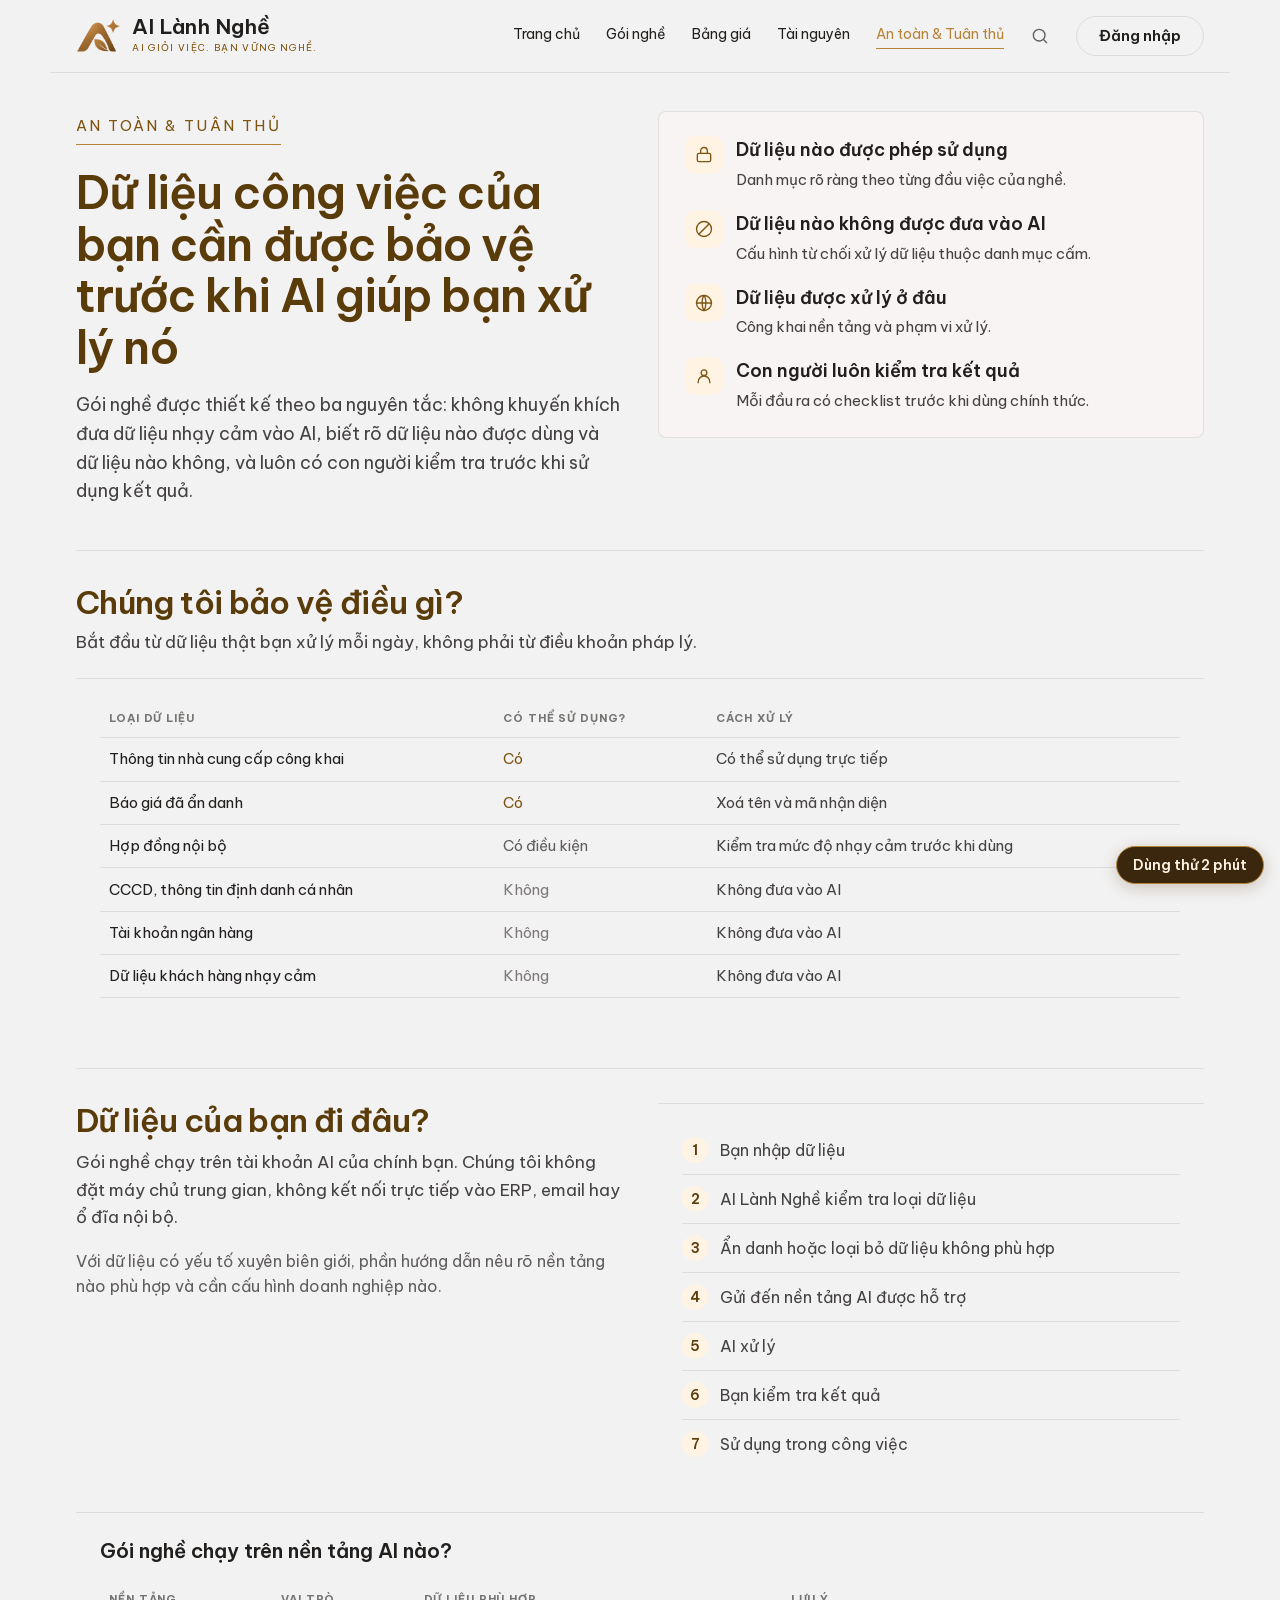
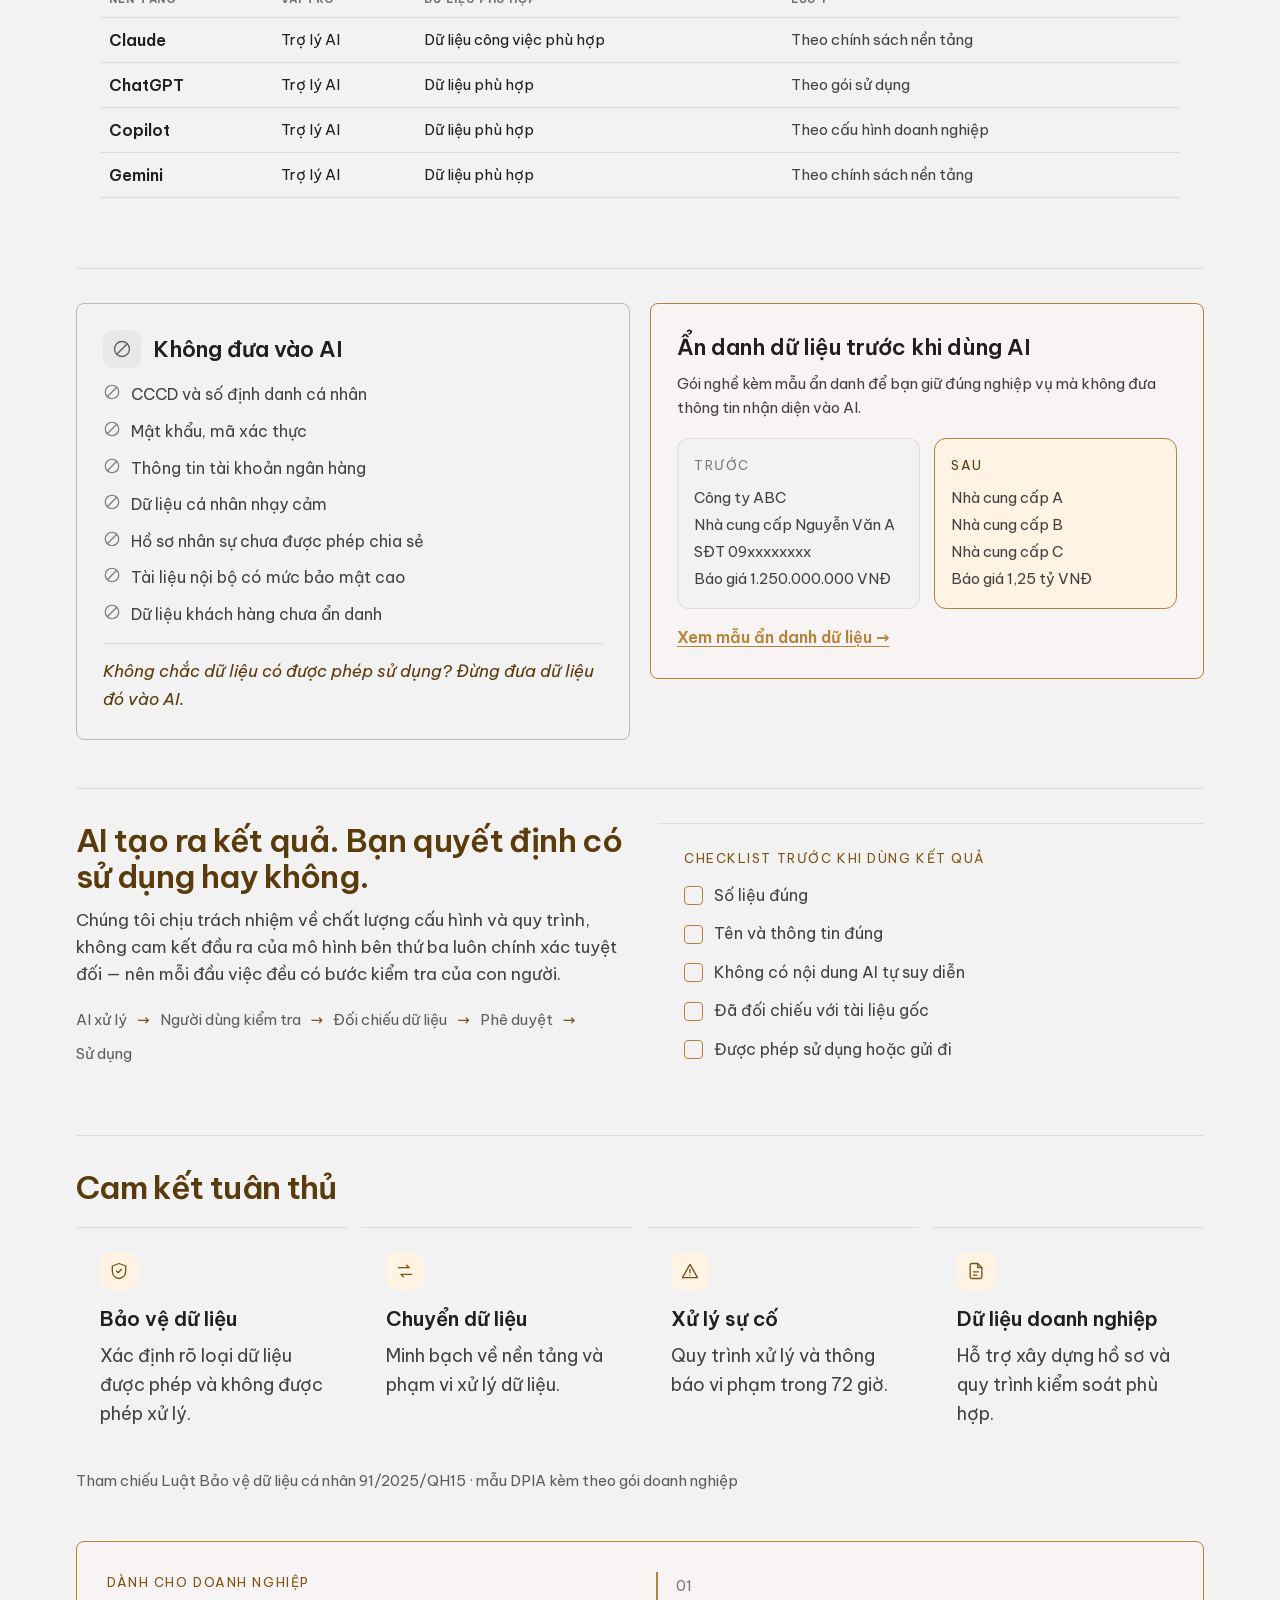
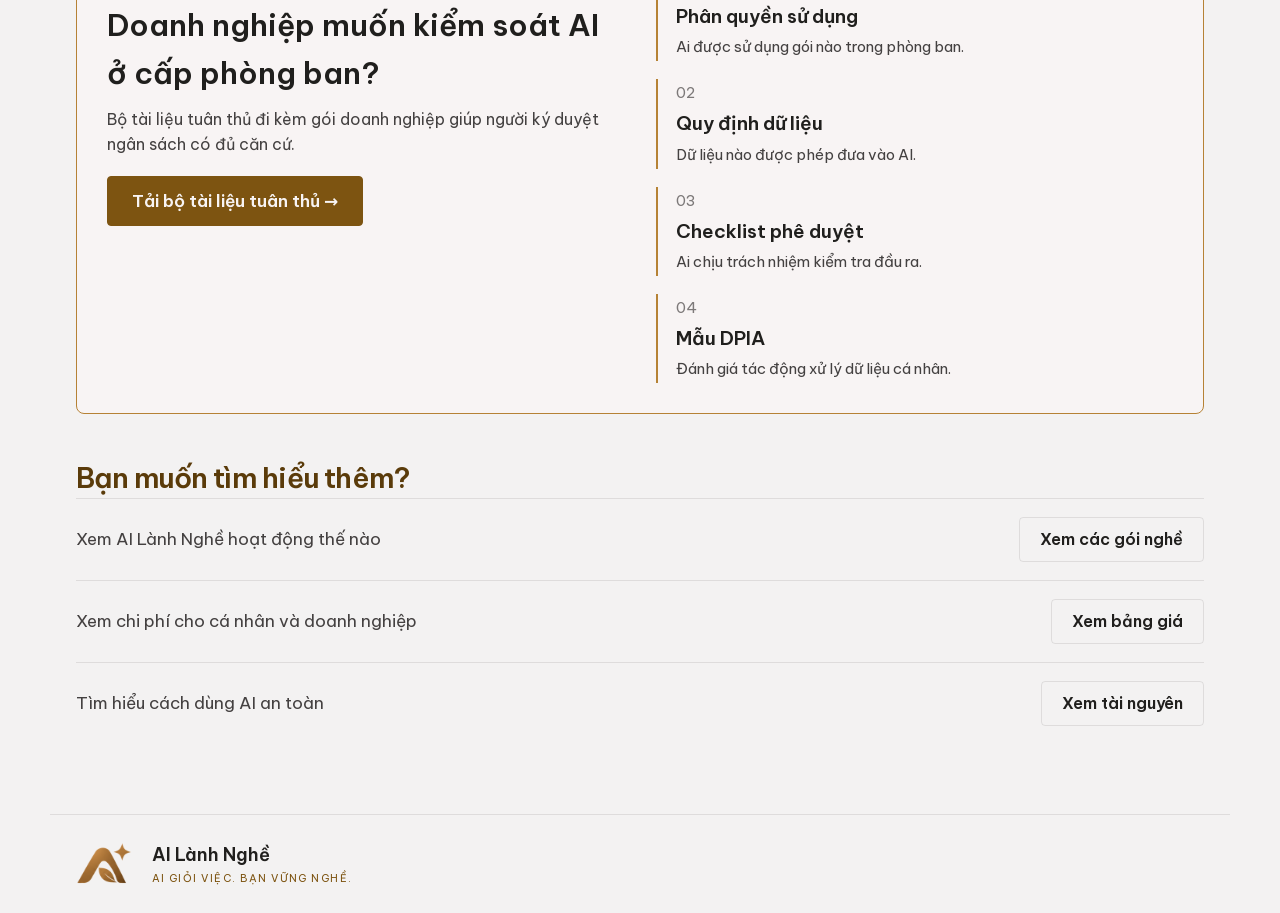
==== commit d6478bf6: "Add "Bàn thử việc" trial page for the two open packs Visitors pick one of six scripted scenarios, ad" ====
--- a/an-toan.html
+++ b/an-toan.html
@@ -261,7 +261,7 @@
 
 </footer>
 </div>
-<a id="modeswitch" href="bang-dieu-khien.html">Xem bảng điều khiển (demo)</a>
+<a id="modeswitch" href="dung-thu.html">Dùng thử 2 phút</a>
 <script src="assets/js/site.js"></script>
 </body>
 </html>
--- a/assets/css/site.css
+++ b/assets/css/site.css
@@ -24,11 +24,16 @@
 .brand-lockup-name { font-family: var(--font-heading); font-weight: 600; font-size: 24px; line-height: 1; color: var(--color-text); white-space: nowrap; }
 .brand-lockup-slogan { font-size: 9.5px; letter-spacing: 0.12em; text-transform: uppercase; color: var(--color-accent-700); white-space: nowrap; }
 
+/* nhận tin cập nhật của gói đang bán — mở Google Form, đã chọn sẵn gói */
+.update-link { align-self: center; font-family: var(--font-heading); font-weight: 600; font-size: 16px;
+  text-decoration: underline; text-underline-offset: 4px; padding: 10px 4px; white-space: nowrap; }
+.update-link--light { color: var(--color-accent-800); }
+.update-link--dark { color: var(--color-neutral-100); }
+.update-link:hover { text-decoration-thickness: 2px; }
+
 /* thẻ gói nghề đặt trên ảnh nền — cùng kiểu thẻ giá ở trang Bảng giá */
 main .pack-card { background: var(--color-neutral-100); border: 1px solid var(--color-divider);
   border-radius: 14px; box-shadow: var(--shadow-sm); }
-/* gói nghề chưa phát hành — nút giữ bố cục nhưng không bấm được */
-button[data-coming-soon] { opacity: 0.55; cursor: default !important; }
 
 /* nút nổi chuyển giữa trang giới thiệu và bảng điều khiển (lấy từ bản triển khai trước) */
 #modeswitch {
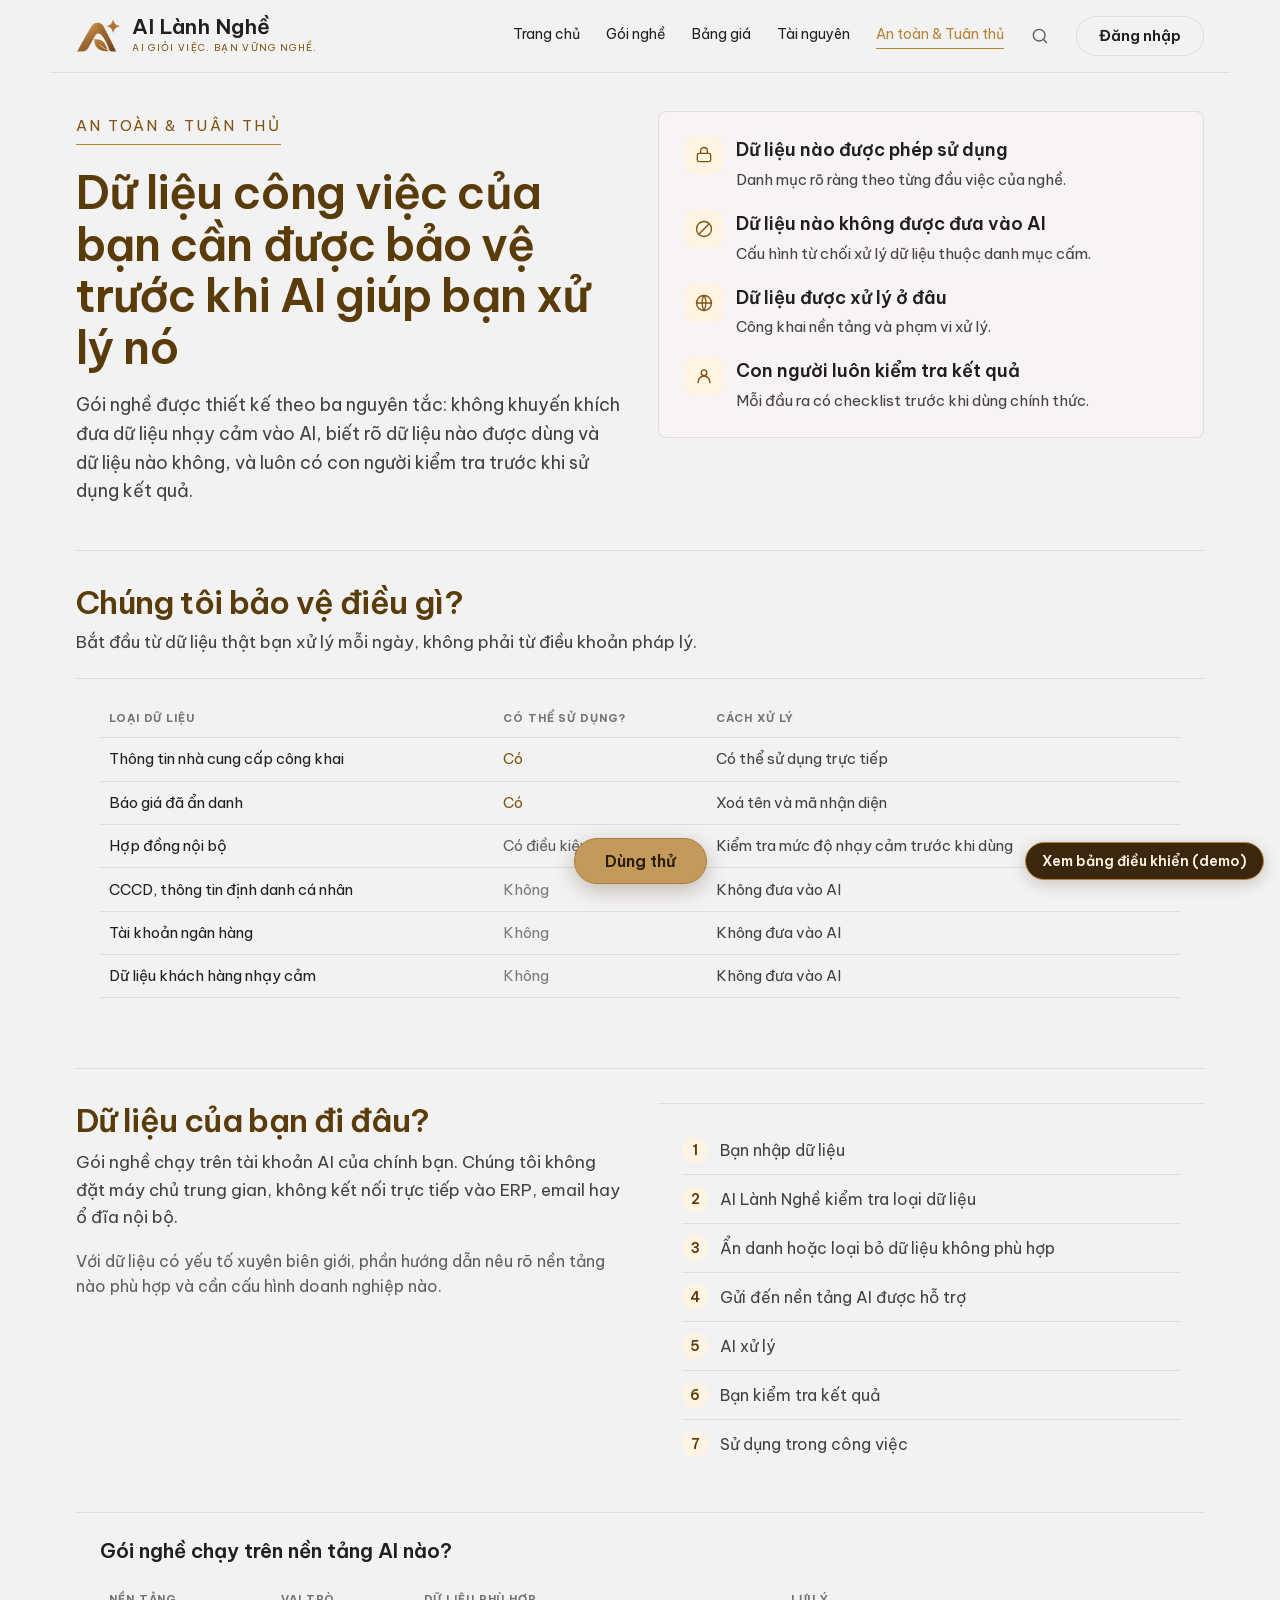
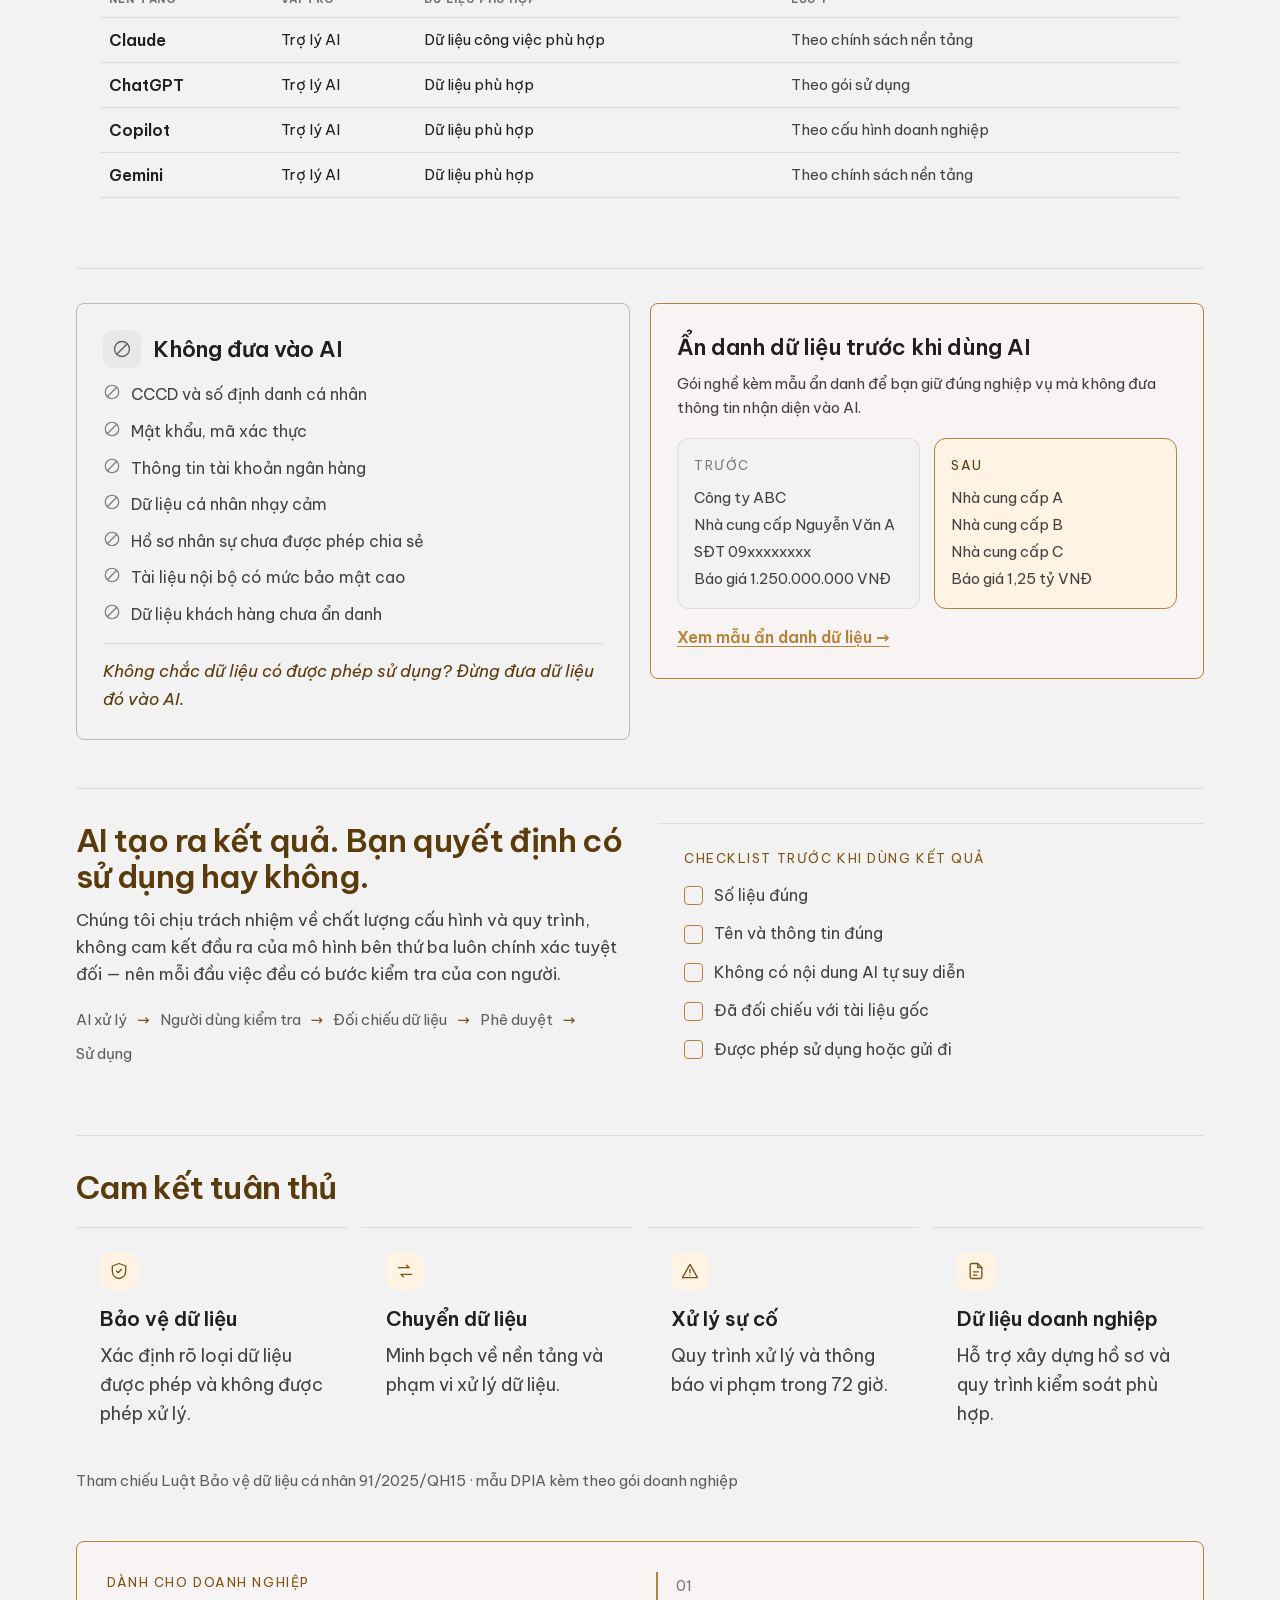
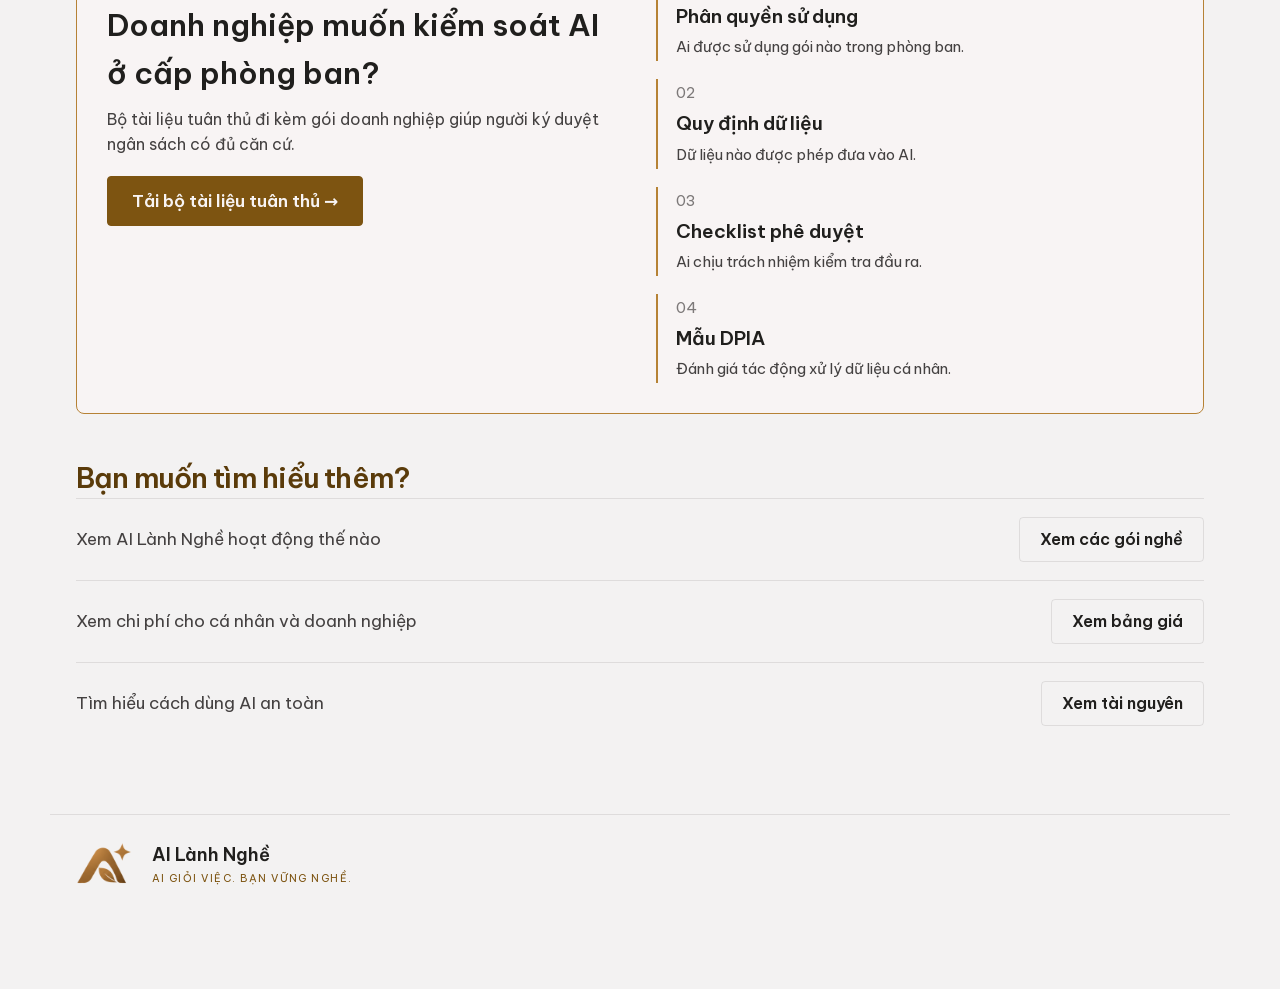
==== commit dfefd412: "Center "Dùng thử" floating button beside the demo button The trial is a login-free mockup, distinct " ====
--- a/an-toan.html
+++ b/an-toan.html
@@ -261,7 +261,7 @@
 
 </footer>
 </div>
-<a id="modeswitch" href="dung-thu.html">Dùng thử 2 phút</a>
+<div class="float-bar"><a class="float-trial" href="dung-thu.html">Dùng thử</a><a id="modeswitch" href="bang-dieu-khien.html">Xem bảng điều khiển (demo)</a></div>
 <script src="assets/js/site.js"></script>
 </body>
 </html>
--- a/assets/css/site.css
+++ b/assets/css/site.css
@@ -35,17 +35,26 @@
 main .pack-card { background: var(--color-neutral-100); border: 1px solid var(--color-divider);
   border-radius: 14px; box-shadow: var(--shadow-sm); }
 
-/* nút nổi chuyển giữa trang giới thiệu và bảng điều khiển (lấy từ bản triển khai trước) */
-#modeswitch {
-  position: fixed; right: 16px; bottom: 16px; z-index: 9998;
-  font: 600 14px/1 "Be Vietnam Pro", -apple-system, BlinkMacSystemFont, "Segoe UI", sans-serif;
-  padding: 11px 16px; border-radius: 999px; cursor: pointer; text-decoration: none;
-  background: #3A270D; color: #FFF3E4; border: 1px solid #B68235;
-  box-shadow: 0 4px 16px rgba(58,39,13,.22);
-}
+/* hàng nút nổi dưới đáy: "Dùng thử" ở giữa, nút demo (lấy từ bản triển khai trước) ở góc phải */
+.float-bar { position: fixed; left: 0; right: 0; bottom: 16px; z-index: 9998; padding: 0 16px;
+  display: grid; grid-template-columns: 1fr auto 1fr; align-items: center; pointer-events: none; }
+.float-bar > a { pointer-events: auto; text-decoration: none; border-radius: 999px; cursor: pointer; white-space: nowrap;
+  font: 600 14px/1 "Be Vietnam Pro", -apple-system, BlinkMacSystemFont, "Segoe UI", sans-serif; }
+.float-trial { grid-column: 2; padding: 14px 30px; font-size: 16px !important;
+  background: #C49A5A; color: #2A1C0B; border: 1px solid #A87E3E; box-shadow: 0 6px 20px rgba(58,39,13,.28); }
+.float-trial:hover { background: #D1A86A; }
+#modeswitch { grid-column: 3; justify-self: end; padding: 11px 16px;
+  background: #3A270D; color: #FFF3E4; border: 1px solid #B68235; box-shadow: 0 4px 16px rgba(58,39,13,.22); }
 #modeswitch:hover { background: #4d350f; }
-@media (max-width: 520px) { #modeswitch { right: 10px; bottom: 10px; font-size: 13px; padding: 10px 13px; } }
-@media print { #modeswitch { display: none !important; } }
+.float-bar > a:focus-visible { outline: 2px solid #C49A5A; outline-offset: 3px; }
+/* màn hẹp: hai nút đứng cạnh nhau ở giữa để không chồng lên nhau */
+@media (max-width: 640px) {
+  .float-bar { bottom: 10px; padding: 0 10px; display: flex; justify-content: center; gap: 8px; }
+  .float-trial { padding: 12px 20px; font-size: 15px !important; }
+  #modeswitch { font-size: 13px; padding: 11px 13px; }
+}
+body { padding-bottom: 76px; }
+@media print { .float-bar { display: none !important; } body { padding-bottom: 0; } }
 
 /* logo và menu cùng một hàng trên màn hình đủ rộng */
 @media (min-width: 981px) {
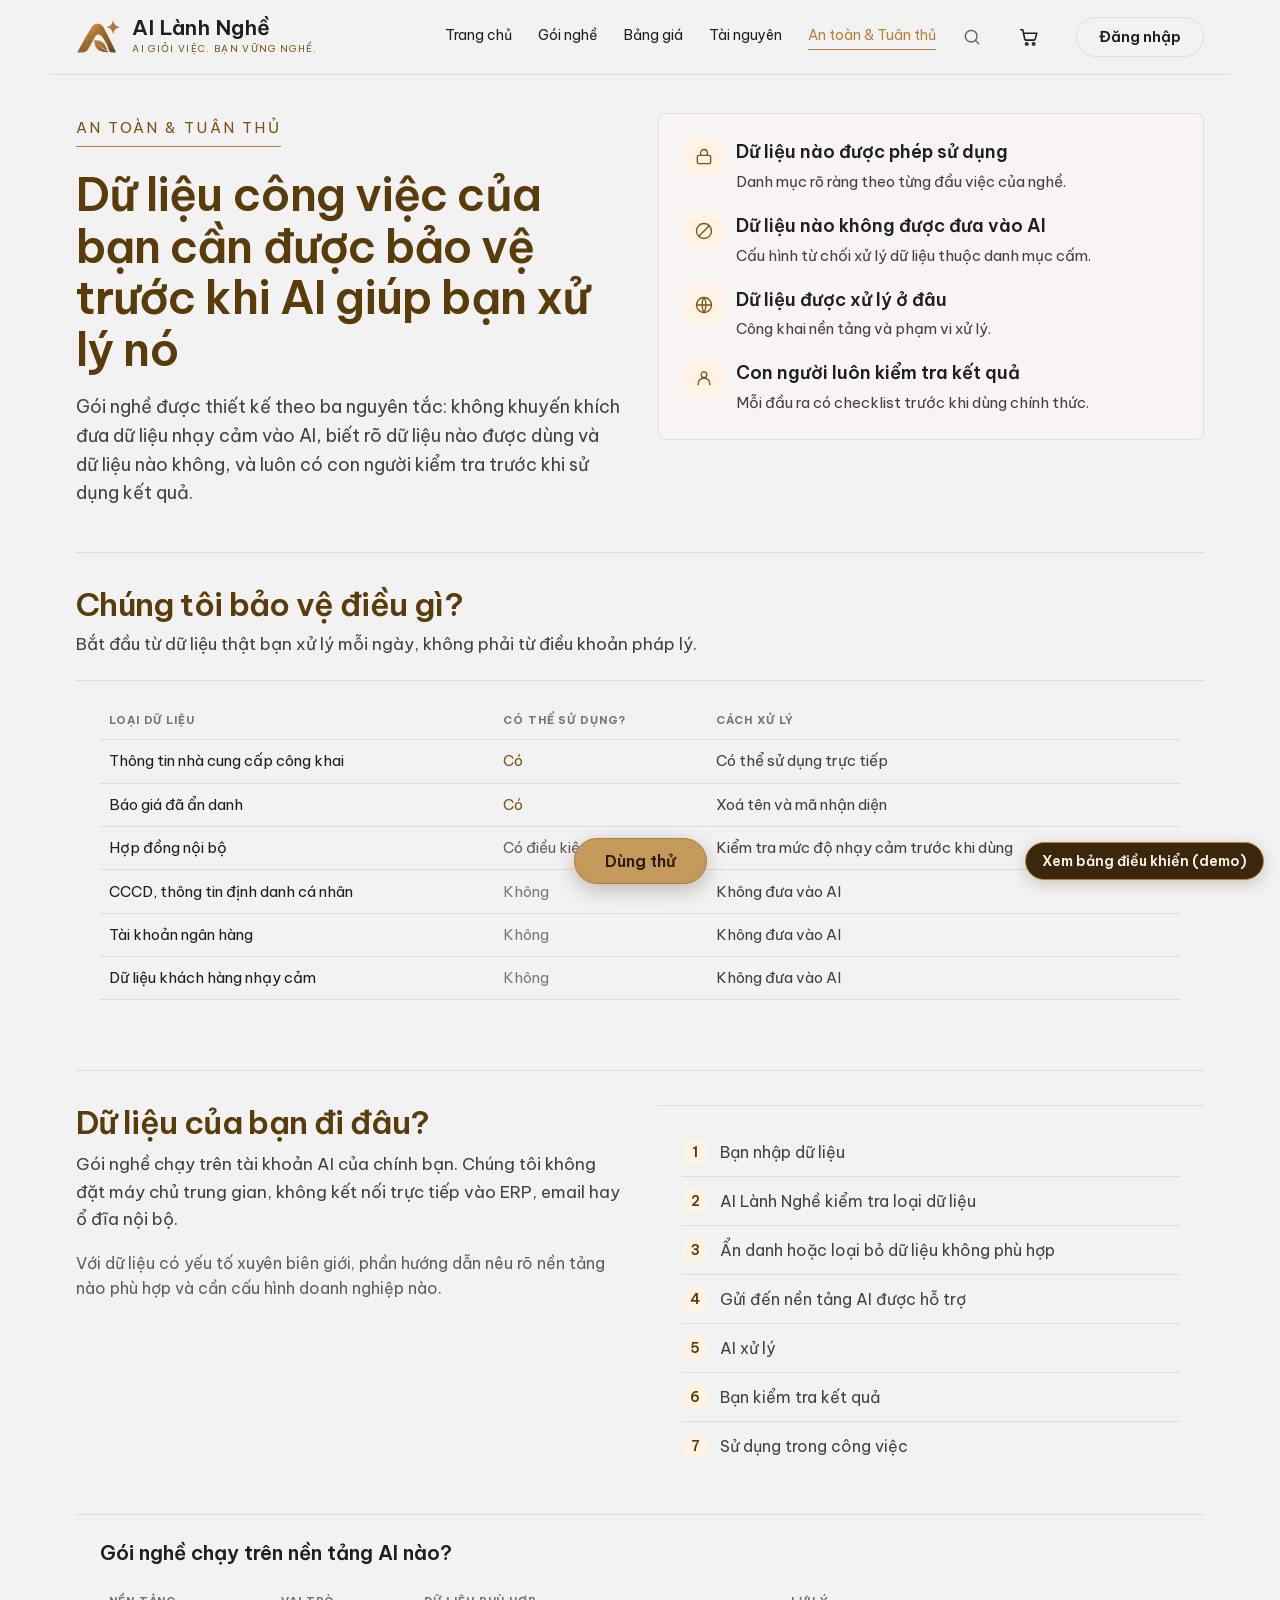
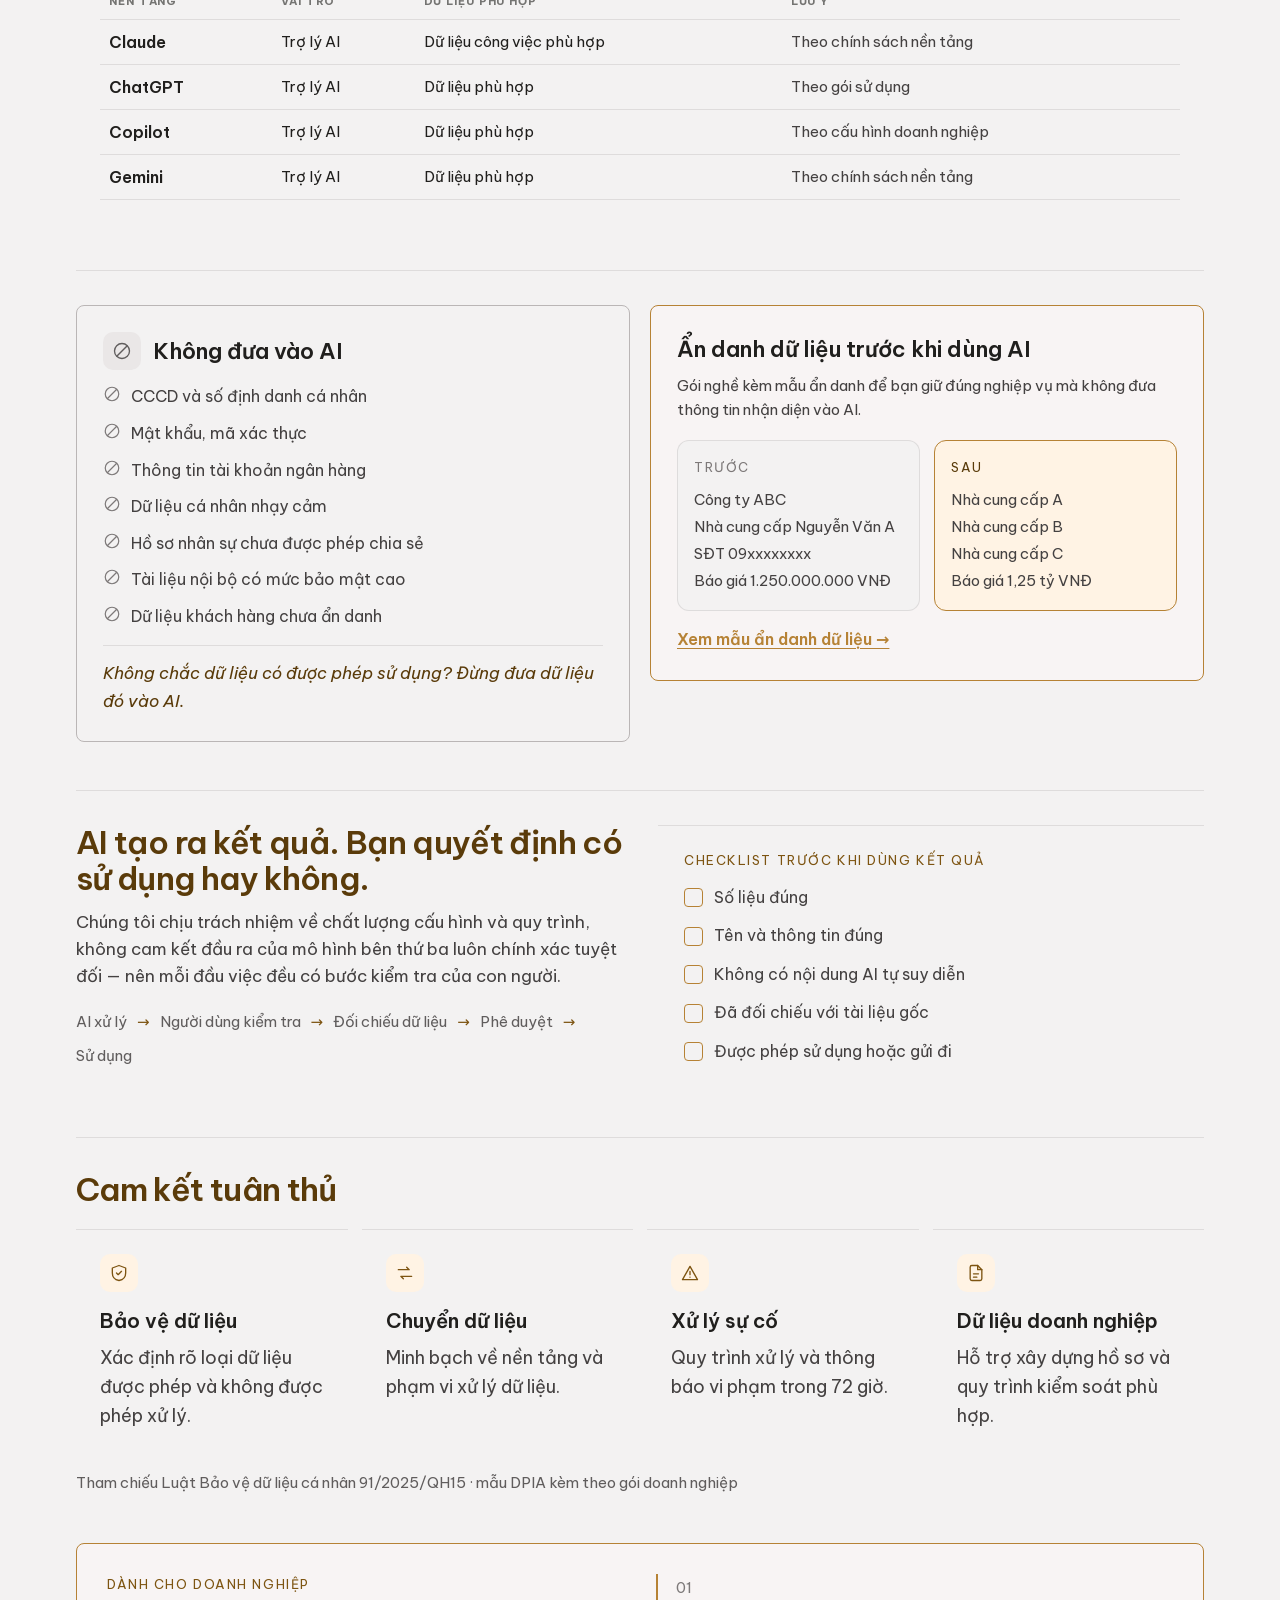
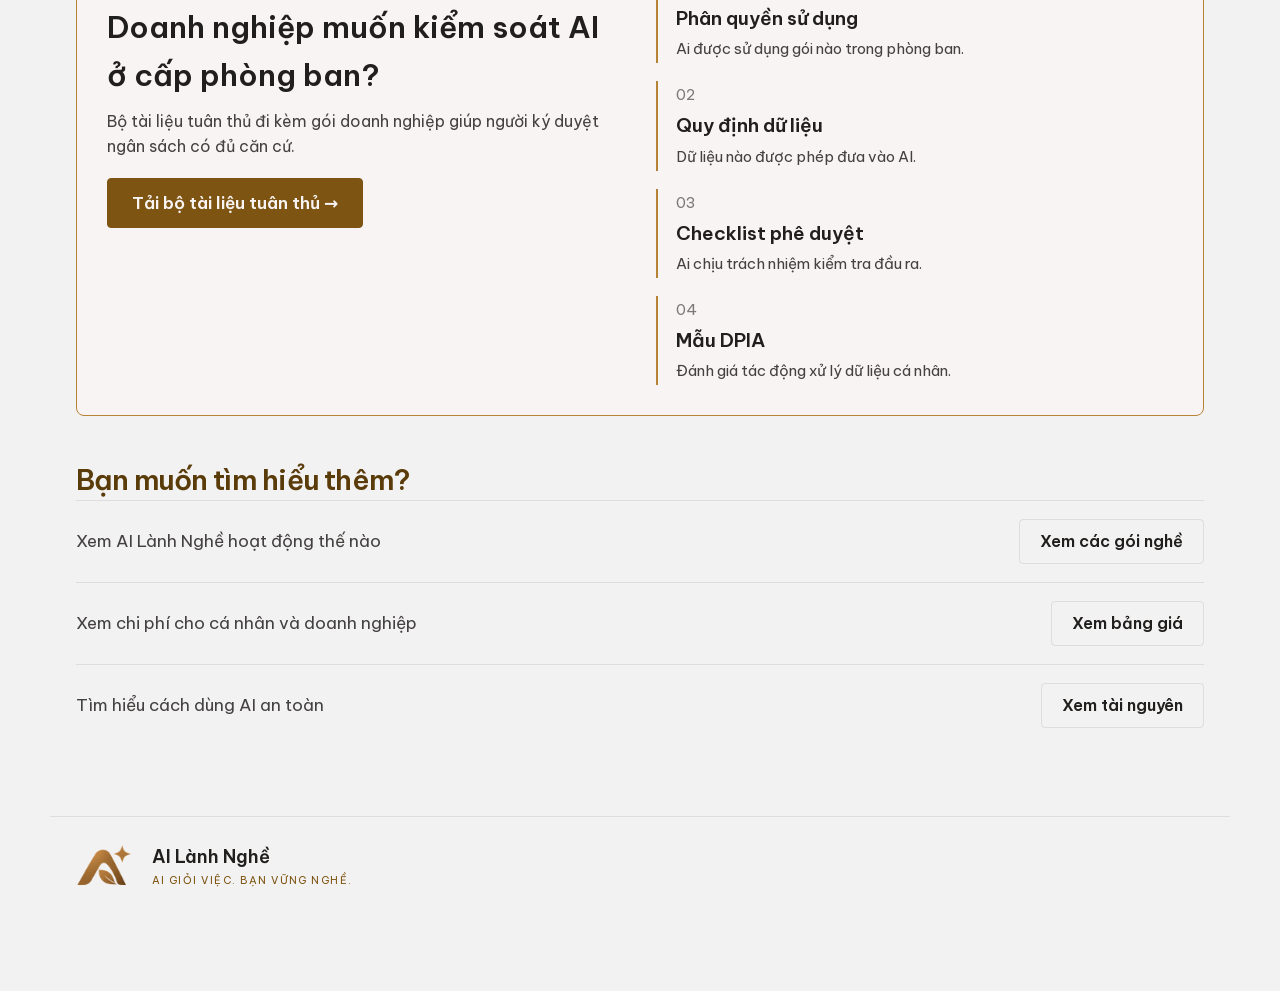
==== commit cdaf2893: "Add cart and rebuild pricing page on the pricing engine New gio-hang.html with personal and enterpri" ====
--- a/an-toan.html
+++ b/an-toan.html
@@ -14,6 +14,7 @@
 <link rel="stylesheet" href="assets/css/fonts.css">
 <link rel="stylesheet" href="assets/css/tokens.css">
 <link rel="stylesheet" href="assets/css/site.css">
+<link rel="stylesheet" href="assets/css/gio-hang.css">
 </head>
 <body>
 <div class="sitebody">
@@ -32,7 +33,7 @@
 <a aria-current="false" class="u3" href="tai-nguyen.html"><span>Tài nguyên</span></a>
 <a aria-current="page" class="u61" href="an-toan.html"><span>An toàn &amp; Tuân thủ</span></a>
 <span class="u49"><svg class="u6" fill="none" stroke="currentColor" stroke-linecap="round" stroke-linejoin="round" stroke-width="1.6" viewbox="0 0 24 24"><circle cx="11" cy="11" r="7"></circle><path d="M20 20l-3.5-3.5"></path></svg></span>
-<button class="btn btn-secondary u50" data-go="bang-dieu-khien.html">Đăng nhập</button>
+<a aria-label="Giỏ hàng" class="nav-cart" href="gio-hang.html"><svg aria-hidden="true" fill="none" stroke="currentColor" stroke-linecap="round" stroke-linejoin="round" stroke-width="1.7" viewbox="0 0 24 24"><path d="M3 4h2.2l2.1 10.2a1.5 1.5 0 0 0 1.5 1.2h8.4a1.5 1.5 0 0 0 1.5-1.1L20.5 8H6.1"></path><circle cx="9.5" cy="19.5" r="1.3"></circle><circle cx="17" cy="19.5" r="1.3"></circle></svg><span class="nav-cart-n" data-gio-dem="" hidden="">0</span></a><button class="btn btn-secondary u50" data-go="bang-dieu-khien.html">Đăng nhập</button>
 
 </div>
 </header>
@@ -263,5 +264,7 @@
 </div>
 <div class="float-bar"><a class="float-trial" href="dung-thu.html">Dùng thử</a><a id="modeswitch" href="bang-dieu-khien.html">Xem bảng điều khiển (demo)</a></div>
 <script src="assets/js/site.js"></script>
+<script src="assets/js/tinh-tien.js"></script>
+<script src="assets/js/gio-hang.js"></script>
 </body>
 </html>
--- a/assets/css/gio-hang.css
+++ b/assets/css/gio-hang.css
@@ -0,0 +1,188 @@
+/* Giỏ hàng, Bảng giá mới, biểu tượng giỏ trên menu */
+
+.sr-only { position: absolute !important; width: 1px; height: 1px; padding: 0; margin: -1px; overflow: hidden; clip: rect(0 0 0 0); white-space: nowrap; border: 0; }
+
+/* menu */
+.nav-cart { position: relative; display: inline-grid; place-items: center; width: 42px; height: 42px; border-radius: 50%;
+  color: var(--color-accent-800); text-decoration: none; border: 1px solid transparent; }
+.nav-cart:hover { background: var(--color-accent-100); }
+.nav-cart:focus-visible { outline: 2px solid var(--color-accent); outline-offset: 2px; }
+.nav-cart svg { width: 22px; height: 22px; }
+.nav-cart-n { position: absolute; top: 1px; right: -1px; min-width: 19px; height: 19px; padding: 0 5px; border-radius: 999px;
+  background: var(--color-accent-800); color: #FFF3E4; font: 600 11.5px/19px var(--font-heading); text-align: center; font-variant-numeric: tabular-nums; }
+.nav-cart[aria-current="page"] { background: var(--color-accent-100); }
+
+/* nút dùng chung */
+.gh-btn { display: inline-flex; align-items: center; justify-content: center; gap: 8px; min-height: 46px; padding: 11px 20px;
+  border-radius: 999px; font: 600 16px/1.2 var(--font-heading); cursor: pointer; border: 1px solid var(--color-accent-800);
+  background: transparent; color: var(--color-accent-800); text-decoration: none; text-align: center; }
+.gh-btn:hover:not(:disabled) { background: var(--color-accent-100); }
+.gh-btn--primary { background: var(--color-accent-800); color: #FFF3E4; }
+.gh-btn--primary:hover:not(:disabled) { background: var(--color-accent-900); }
+.gh-btn:disabled, .gh-btn.is-disabled { opacity: 0.45; cursor: not-allowed; pointer-events: none; }
+.gh-btn.is-in-cart { background: var(--color-accent-100); }
+.gh-btn:focus-visible, .gh-link:focus-visible, .gh-x:focus-visible, .gh-tabs button:focus-visible { outline: 2px solid var(--color-accent); outline-offset: 3px; }
+.gh-link { font: 600 15px/1.3 var(--font-heading); color: var(--color-accent-800); text-underline-offset: 4px; }
+.gh-help { margin: 0; font-size: 15px !important; line-height: 1.55; color: var(--color-neutral-700); }
+.gh-error { margin: 0; font-size: 15px !important; padding: 10px 12px; border-radius: 8px; background: #F6E0DA; color: #8E3524; }
+.gh-nudge { margin: 0; font-size: 15px !important; padding: 10px 14px; border-radius: 10px; background: var(--color-accent-100); color: var(--color-accent-900); }
+.gh-sample { display: inline-flex; align-items: center; gap: 7px; font-size: 13px; color: var(--color-neutral-700); padding: 5px 11px;
+  border: 1px solid var(--color-divider); border-radius: 999px; background: var(--color-neutral-100); white-space: nowrap; }
+.gh-sample::before { content: ""; width: 7px; height: 7px; border-radius: 50%; background: var(--color-accent); }
+
+/* ───── trang giỏ hàng ───── */
+.gh { padding: 34px 26px 64px; display: grid; gap: 24px; grid-template-columns: minmax(0, 1fr); }
+.gh-top { display: grid; gap: 10px; }
+.gh-eyebrow { font-family: var(--font-heading); font-size: 14px; letter-spacing: 0.16em; text-transform: uppercase; color: var(--color-accent-700); }
+.gh-title { margin: 0; font-size: clamp(30px, 4vw, 42px); line-height: 1.1; font-weight: 600; color: var(--color-accent-800); }
+.gh-lead { margin: 0; font-size: 17px !important; color: var(--color-neutral-800); max-width: 44em; }
+.gh-layout { display: grid; grid-template-columns: minmax(0, 1fr) minmax(0, 1.05fr); gap: 26px; align-items: start; }
+@media (max-width: 960px) { .gh-layout { grid-template-columns: minmax(0, 1fr); } }
+.gh-editor { display: grid; gap: 16px; align-content: start; min-width: 0; }
+.gh-summary { display: grid; gap: 16px; align-content: start; min-width: 0; padding: 22px; border-radius: 14px; background: var(--color-neutral-100);
+  border: 1px solid var(--color-divider); box-shadow: var(--shadow-sm); position: sticky; top: 88px; }
+@media (max-width: 960px) { .gh-summary { position: static; padding: 18px; } }
+.gh-sum-head { display: flex; flex-wrap: wrap; justify-content: space-between; align-items: center; gap: 8px 14px; }
+.gh-h { margin: 0; font-size: 22px !important; font-weight: 600; color: var(--color-text); }
+
+.gh-tabs { display: inline-flex; padding: 4px; border-radius: 999px; background: var(--color-neutral-200); justify-self: start; }
+.gh-tabs button { min-height: 42px; padding: 8px 20px; border: 0; border-radius: 999px; background: transparent; cursor: pointer;
+  font: 600 15.5px/1.2 var(--font-heading); color: var(--color-neutral-700); }
+.gh-tabs button[aria-checked="true"] { background: var(--color-neutral-100); color: var(--color-accent-800); box-shadow: var(--shadow-sm); }
+
+.gh-items { list-style: none; margin: 0; padding: 0; display: grid; gap: 10px; }
+.gh-item { display: grid; gap: 8px; padding: 14px 16px; border-radius: 12px; border: 1px solid var(--color-divider); background: var(--color-neutral-100); }
+.gh-item-top { display: grid; grid-template-columns: auto minmax(0, 1fr) auto auto; gap: 10px; align-items: center; }
+.gh-item-top b { font-size: 17px; font-weight: 600; color: var(--color-text); }
+.gh-rank { min-width: 34px; height: 28px; padding: 0 8px; border-radius: 999px; display: grid; place-items: center; font: 600 13px/1 var(--font-heading);
+  background: var(--color-accent-800); color: #FFF3E4; font-variant-numeric: tabular-nums; }
+.gh-item-price { font-size: 14px; color: var(--color-neutral-700); white-space: nowrap; font-variant-numeric: tabular-nums; }
+.gh-x { border: 0; background: none; padding: 8px 6px; font: 600 14px/1 var(--font-heading); color: var(--color-neutral-600); cursor: pointer; text-decoration: underline; text-underline-offset: 3px; }
+.gh-x:hover { color: #8E3524; }
+.gh-item-opts { display: flex; flex-wrap: wrap; gap: 6px 18px; padding-left: 44px; }
+.gh-item-opts--col { flex-direction: column; padding-left: 0; }
+.gh-opt { display: inline-flex; align-items: center; gap: 8px; min-height: 36px; font-size: 15px; color: var(--color-neutral-800); cursor: pointer; }
+.gh-opt input { width: 18px; height: 18px; accent-color: var(--color-accent-800); margin: 0; }
+.gh-opt.is-off { color: var(--color-neutral-600); cursor: default; }
+.gh-tag { margin: 0 0 0 44px; font-size: 13px !important; color: var(--color-neutral-600); }
+@media (max-width: 560px) {
+  .gh-item-top { grid-template-columns: auto minmax(0, 1fr) auto; }
+  .gh-item-price { grid-column: 2 / 4; grid-row: 2; white-space: normal; }
+  .gh-item-opts, .gh-tag { padding-left: 0; margin-left: 0; }
+}
+.gh-empty { padding: 18px; border-radius: 12px; border: 1px dashed var(--color-neutral-400); font-size: 15.5px; color: var(--color-neutral-800); }
+.gh-add select { width: 100%; min-height: 46px; padding: 10px 12px; border-radius: 10px; border: 1px solid var(--color-neutral-400);
+  background: #fff; font: 500 15.5px/1.3 var(--font-body); color: var(--color-text); }
+.gh-add select:focus-visible, .gh-field input:focus-visible { outline: 2px solid var(--color-accent); outline-offset: 1px; }
+
+.gh-group { margin: 0; padding: 16px; border-radius: 14px; border: 1px solid var(--color-divider); background: var(--color-bg); display: grid; gap: 12px; min-width: 0; }
+.gh-legend { padding: 0 6px; font: 600 15px/1.3 var(--font-heading); color: var(--color-accent-800); }
+.gh-group-fields { display: grid; grid-template-columns: minmax(0, 1fr) 120px auto; gap: 10px; align-items: end; }
+@media (max-width: 560px) { .gh-group-fields { grid-template-columns: minmax(0, 1fr) 100px; } .gh-group-fields .gh-x { justify-self: start; } }
+.gh-field { display: grid; gap: 4px; font-size: 13px; color: var(--color-neutral-700); font-weight: 600; min-width: 0; }
+.gh-field input { width: 100%; min-height: 44px; padding: 8px 10px; border-radius: 8px; border: 1px solid var(--color-neutral-400); background: #fff;
+  font: 500 16px/1.3 var(--font-body); color: var(--color-text); }
+.gh-field--seat input { font-variant-numeric: tabular-nums; }
+.gh-tierbar { display: flex; flex-wrap: wrap; justify-content: space-between; gap: 4px 14px; padding: 10px 14px; border-radius: 10px;
+  background: var(--color-accent-800); color: #FFF3E4; font-size: 15px; }
+.gh-tierbar span { opacity: 0.88; }
+
+/* hoá đơn */
+.gh-receipt { border: 1px solid var(--color-divider); border-radius: 12px; overflow: hidden; background: #fff; }
+.gh-period { padding: 10px 14px; font-size: 13.5px; color: var(--color-neutral-700); background: var(--color-bg); border-bottom: 1px solid var(--color-divider); }
+.gh-sec { display: flex; flex-wrap: wrap; justify-content: space-between; gap: 2px 12px; padding: 10px 14px; background: var(--color-neutral-200);
+  font: 600 14px/1.3 var(--font-heading); color: var(--color-neutral-900); }
+.gh-sec small { font: 400 13px/1.3 var(--font-body); color: var(--color-neutral-700); }
+.gh-tier { display: grid; gap: 2px; padding: 10px 14px; border-bottom: 1px solid var(--color-divider); background: var(--color-accent-100); font-size: 14px; }
+.gh-tier b { color: var(--color-accent-900); }
+.gh-tier span { color: var(--color-neutral-800); }
+.gh-group-head { padding: 8px 14px; font: 600 13.5px/1.3 var(--font-heading); color: var(--color-accent-800); border-bottom: 1px solid var(--color-divider); background: var(--color-bg); }
+.gh-line { display: grid; gap: 6px; padding: 12px 14px; border-bottom: 1px solid var(--color-divider); }
+.gh-line-top { display: flex; justify-content: space-between; gap: 12px; align-items: baseline; }
+.gh-line-top b { font-size: 15.5px; font-weight: 600; }
+.gh-amt { font-weight: 700; font-variant-numeric: tabular-nums; white-space: nowrap; }
+.gh-formula { font-family: ui-monospace, Menlo, monospace; font-size: 13.5px; color: var(--color-neutral-800); overflow-wrap: anywhere; }
+.gh-meta { display: flex; flex-wrap: wrap; gap: 6px; }
+.gh-pill { font-size: 12px; font-weight: 600; padding: 2px 9px; border-radius: 999px; background: var(--color-neutral-200); color: var(--color-neutral-800); }
+.gh-pill--save { background: #E4EEE2; color: #2F5A35; }
+.gh-why { list-style: none; margin: 0; padding: 0; display: grid; gap: 2px; font-size: 13px; color: var(--color-neutral-700); }
+.gh-why li { display: flex; flex-wrap: wrap; gap: 0 8px; }
+.gh-why li span:first-child { font-weight: 600; color: var(--color-neutral-800); }
+.gh-steps summary { cursor: pointer; font: 600 13.5px/1.3 var(--font-heading); color: var(--color-accent-800); padding: 4px 0; width: max-content; }
+.gh-steps summary:focus-visible { outline: 2px solid var(--color-accent); outline-offset: 2px; }
+.gh-steps ol, .gh-steps-open { list-style: none; margin: 4px 0 0; padding: 8px 10px; border-radius: 8px; background: var(--color-bg); display: grid; gap: 5px; font-size: 13.5px; }
+.gh-steps-open { margin: 0; }
+.gh-steps li, .gh-steps-open li { display: grid; grid-template-columns: minmax(0, 1fr) auto; gap: 10px; align-items: baseline; }
+.gh-steps small, .gh-steps-open small { display: block; font-size: 12.5px; color: var(--color-neutral-600); }
+.gh-v { font-family: ui-monospace, Menlo, monospace; font-size: 13px; white-space: nowrap; }
+.gh-steps li.is-res, .gh-steps-open li.is-res { border-top: 1px dashed var(--color-neutral-400); padding-top: 5px; font-weight: 600; }
+.gh-totals { display: grid; gap: 5px; padding: 12px 14px; background: var(--color-accent-100); font-size: 14.5px; }
+.gh-totals div { display: flex; justify-content: space-between; gap: 12px; }
+.gh-totals div span:last-child { font-variant-numeric: tabular-nums; white-space: nowrap; }
+.gh-grand { font-size: 18px; font-weight: 700; border-top: 1px solid var(--color-accent-300); padding-top: 8px; margin-top: 3px; color: var(--color-accent-900); }
+.gh-renew { font-size: 13.5px; color: var(--color-neutral-700); }
+.gh-actions { display: flex; flex-wrap: wrap; align-items: center; gap: 10px 18px; }
+.gh-notes { margin: 0; padding-left: 18px; display: grid; gap: 6px; font-size: 13.5px; color: var(--color-neutral-700); }
+.gh-notes b { color: var(--color-neutral-900); }
+
+/* ───── Bảng giá mới ───── */
+.bg2 { display: grid; gap: 22px; grid-template-columns: minmax(0, 1fr); }
+.bg2-head { display: grid; gap: 6px; margin-top: 18px; }
+.bg2-head h3 { margin: 0; font-size: clamp(26px, 3vw, 32px) !important; font-weight: 600; color: var(--color-accent-800); }
+.bg2-head p { margin: 0; font-size: 17px !important; color: var(--color-neutral-800); max-width: 46em; }
+.bg2-cards { display: grid; grid-template-columns: repeat(auto-fit, minmax(270px, 1fr)); gap: 18px; }
+.bg2-card { display: flex; flex-direction: column; gap: 14px; padding: 24px; border-radius: 14px; background: var(--color-neutral-100);
+  border: 1px solid var(--color-divider); box-shadow: var(--shadow-sm); }
+.bg2-card.is-main { border-color: var(--color-accent); box-shadow: var(--shadow-md); }
+.bg2-kicker { font: 600 13px/1.2 var(--font-heading); letter-spacing: 0.1em; text-transform: uppercase; color: var(--color-accent-700); }
+.bg2-name { margin: 0; font-size: 24px !important; font-weight: 600; color: var(--color-text); }
+.bg2-price { display: flex; flex-wrap: wrap; align-items: baseline; gap: 4px 8px; color: var(--color-accent-700); }
+.bg2-price b { font: 600 38px/1 var(--font-heading); font-variant-numeric: tabular-nums; }
+.bg2-price span { font-size: 16px; color: var(--color-neutral-700); }
+.bg2-for { margin: 0; font-size: 14.5px !important; line-height: 1.55; padding: 10px 12px; border-radius: 8px; background: var(--color-bg); border: 1px solid var(--color-divider); color: var(--color-neutral-800); }
+.bg2-list { list-style: none; margin: 0; padding: 0; display: grid; gap: 9px; font-size: 15.5px; color: var(--color-neutral-800); }
+.bg2-list li { display: grid; grid-template-columns: 18px minmax(0, 1fr); gap: 10px; }
+.bg2-list li::before { content: "✓"; display: grid; place-items: center; width: 18px; height: 18px; margin-top: 3px; border-radius: 50%; background: var(--color-accent-700); color: #fff; font-size: 11px; font-weight: 700; }
+.bg2-note { margin: 0; font-size: 13.5px !important; color: var(--color-neutral-600); }
+.bg2-card .gh-btn { margin-top: auto; }
+
+.bg2-box { padding: 22px; border-radius: 14px; background: var(--color-neutral-100); border: 1px solid var(--color-divider); display: grid; gap: 14px; min-width: 0; align-content: start; }
+.bg2-box h4 { margin: 0; font: 600 17px/1.3 var(--font-heading); color: var(--color-accent-800); }
+.bg2-box > p { margin: 0; font-size: 15px !important; color: var(--color-neutral-700); }
+.bg2-tw { overflow-x: auto; }
+.bg2-table { width: 100%; border-collapse: collapse; font-size: 15px; }
+.bg2-table th, .bg2-table td { text-align: left; padding: 11px 12px; border-bottom: 1px solid var(--color-divider); vertical-align: middle; }
+.bg2-table thead th { font-size: 12.5px; letter-spacing: 0.08em; text-transform: uppercase; color: var(--color-neutral-600); font-weight: 600; }
+.bg2-table td.n, .bg2-table th.n { text-align: right; font-variant-numeric: tabular-nums; white-space: nowrap; }
+.bg2-table tbody tr:last-child td { border-bottom: 0; }
+.bg2-table .gh-btn { min-height: 40px; padding: 8px 14px; font-size: 14px; white-space: nowrap; }
+.bg2-status { font-size: 12.5px; font-weight: 600; padding: 2px 9px; border-radius: 999px; white-space: nowrap; background: var(--color-neutral-200); color: var(--color-neutral-700); }
+.bg2-status.is-on { background: #E4EEE2; color: #2F5A35; }
+@media (max-width: 720px) {
+  .bg2-table--stack thead { display: none; }
+  .bg2-table--stack, .bg2-table--stack tbody, .bg2-table--stack tr, .bg2-table--stack td { display: block; width: 100%; }
+  .bg2-table--stack tr { padding: 12px 0; border-bottom: 1px solid var(--color-divider); }
+  .bg2-table--stack tbody tr:last-child { border-bottom: 0; }
+  .bg2-table--stack td { border: 0; padding: 3px 0; text-align: left !important; }
+  .bg2-table--stack td[data-label]::before { content: attr(data-label) ": "; color: var(--color-neutral-600); font-size: 13.5px; }
+  .bg2-table--stack td:last-child { padding-top: 8px; }
+}
+.bg2-two { display: grid; grid-template-columns: repeat(auto-fit, minmax(300px, 1fr)); gap: 18px; }
+.bg2-tiers { display: grid; grid-template-columns: repeat(auto-fit, minmax(78px, 1fr)); gap: 8px; list-style: none; margin: 0; padding: 0; }
+.bg2-tiers li { display: grid; gap: 2px; min-width: 0; padding: 10px 12px; border-radius: 10px; background: var(--color-bg); border: 1px solid var(--color-divider); }
+.bg2-tiers b { font: 600 20px/1.1 var(--font-heading); color: var(--color-accent-800); font-variant-numeric: tabular-nums; }
+.bg2-tiers span { font-size: 13px; color: var(--color-neutral-700); }
+.bg2-formula { margin: 0; padding: 12px 14px; border-radius: 10px; background: var(--color-bg); border: 1px solid var(--color-divider);
+  font: 13.5px/1.7 ui-monospace, Menlo, monospace; white-space: pre-wrap; color: var(--color-neutral-900); overflow-x: auto; }
+.bg2-rules { margin: 0; padding-left: 18px; display: grid; gap: 6px; font-size: 15px; color: var(--color-neutral-800); }
+
+.bg2-calc { display: grid; grid-template-columns: minmax(0, 0.9fr) minmax(0, 1.1fr); gap: 20px; align-items: start; }
+@media (max-width: 860px) { .bg2-calc { grid-template-columns: minmax(0, 1fr); } }
+.bg2-calc-in { display: grid; gap: 12px; }
+.bg2-calc-nghe { display: grid; gap: 6px; margin: 0; padding: 0; border: 0; }
+.bg2-calc-nghe legend { font: 600 13px/1.3 var(--font-heading); color: var(--color-neutral-700); margin-bottom: 4px; }
+.bg2-calc-row { display: grid; grid-template-columns: minmax(0, 1fr) auto; gap: 10px; align-items: center; padding: 6px 10px; border-radius: 8px; background: var(--color-bg); }
+.bg2-calc-row .gh-opt { font-size: 15px; }
+.bg2-calc-row .gh-opt:last-child { font-size: 13.5px; color: var(--color-neutral-700); }
+.bg2-calc-out { display: grid; gap: 0; border: 1px solid var(--color-divider); border-radius: 12px; overflow: hidden; background: #fff; min-width: 0; }
+.bg2-calc-out > .gh-help, .bg2-calc-out > .gh-error { margin: 14px; }
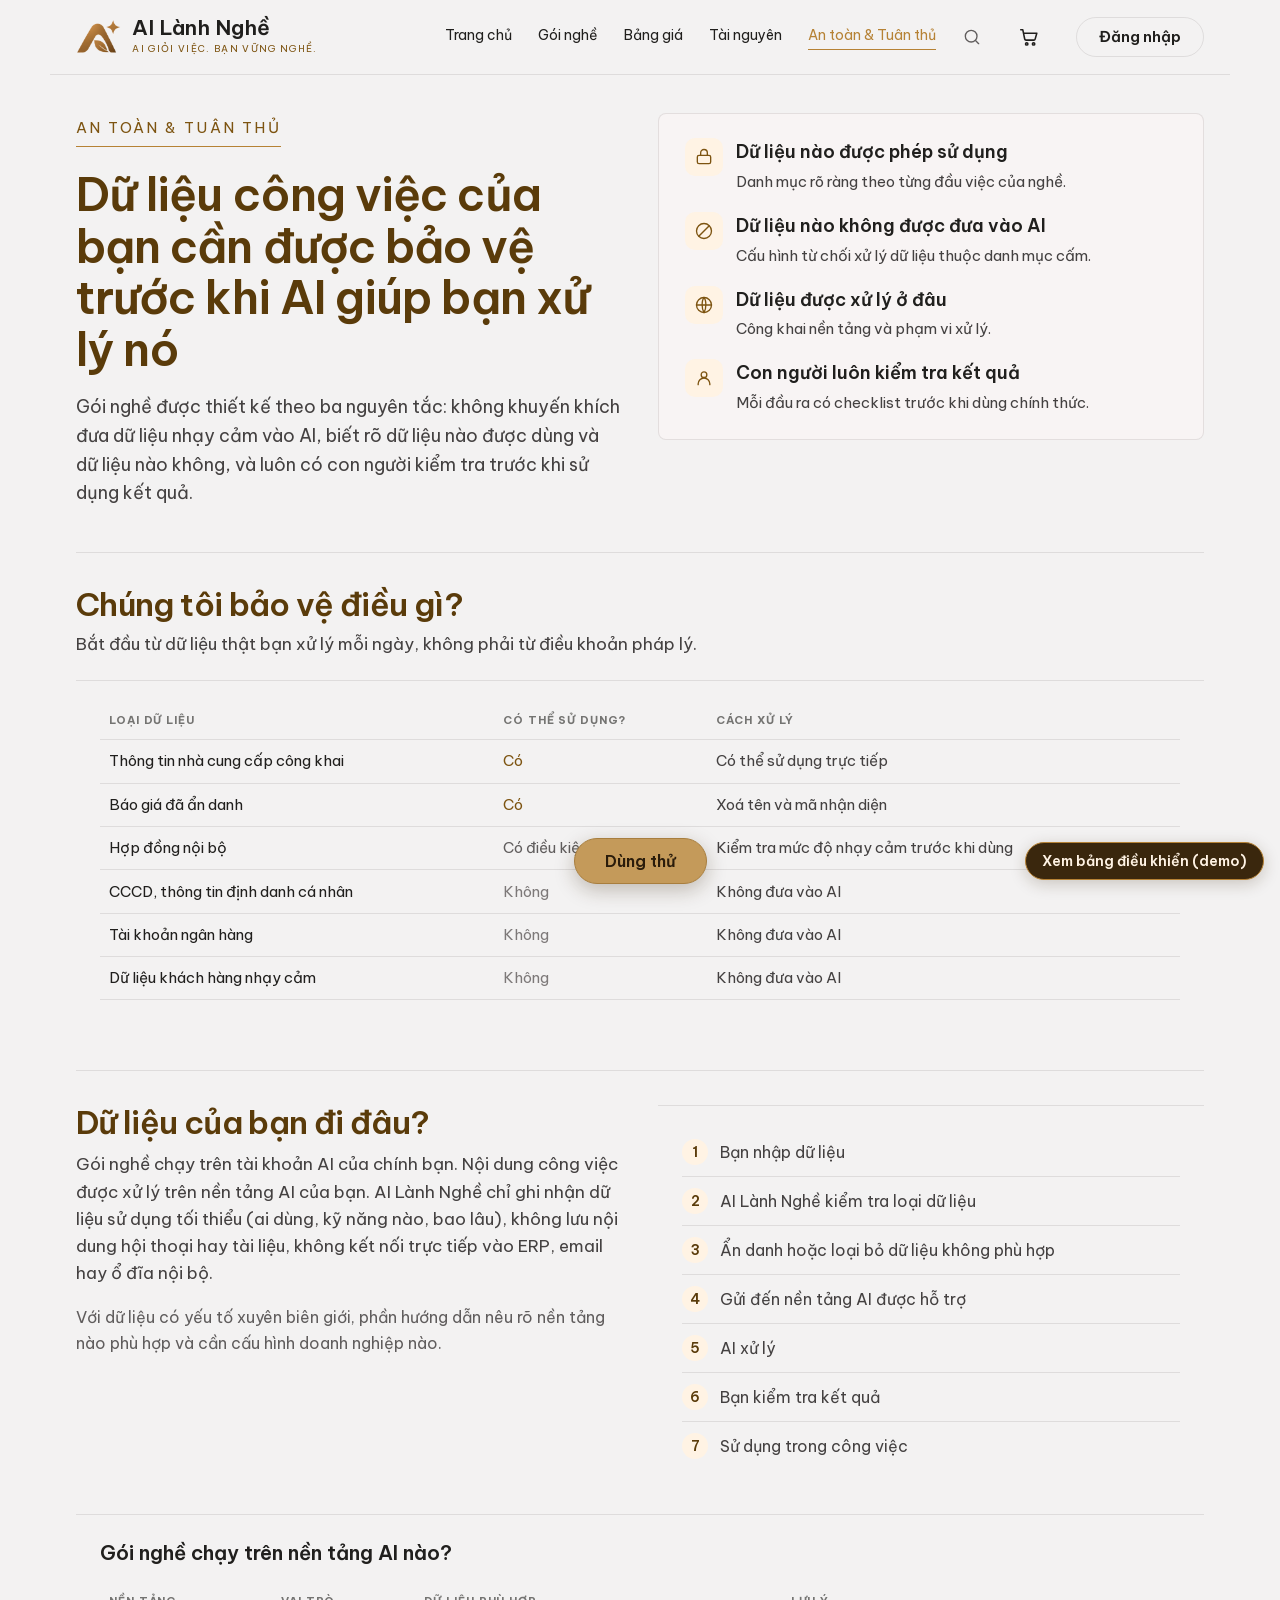
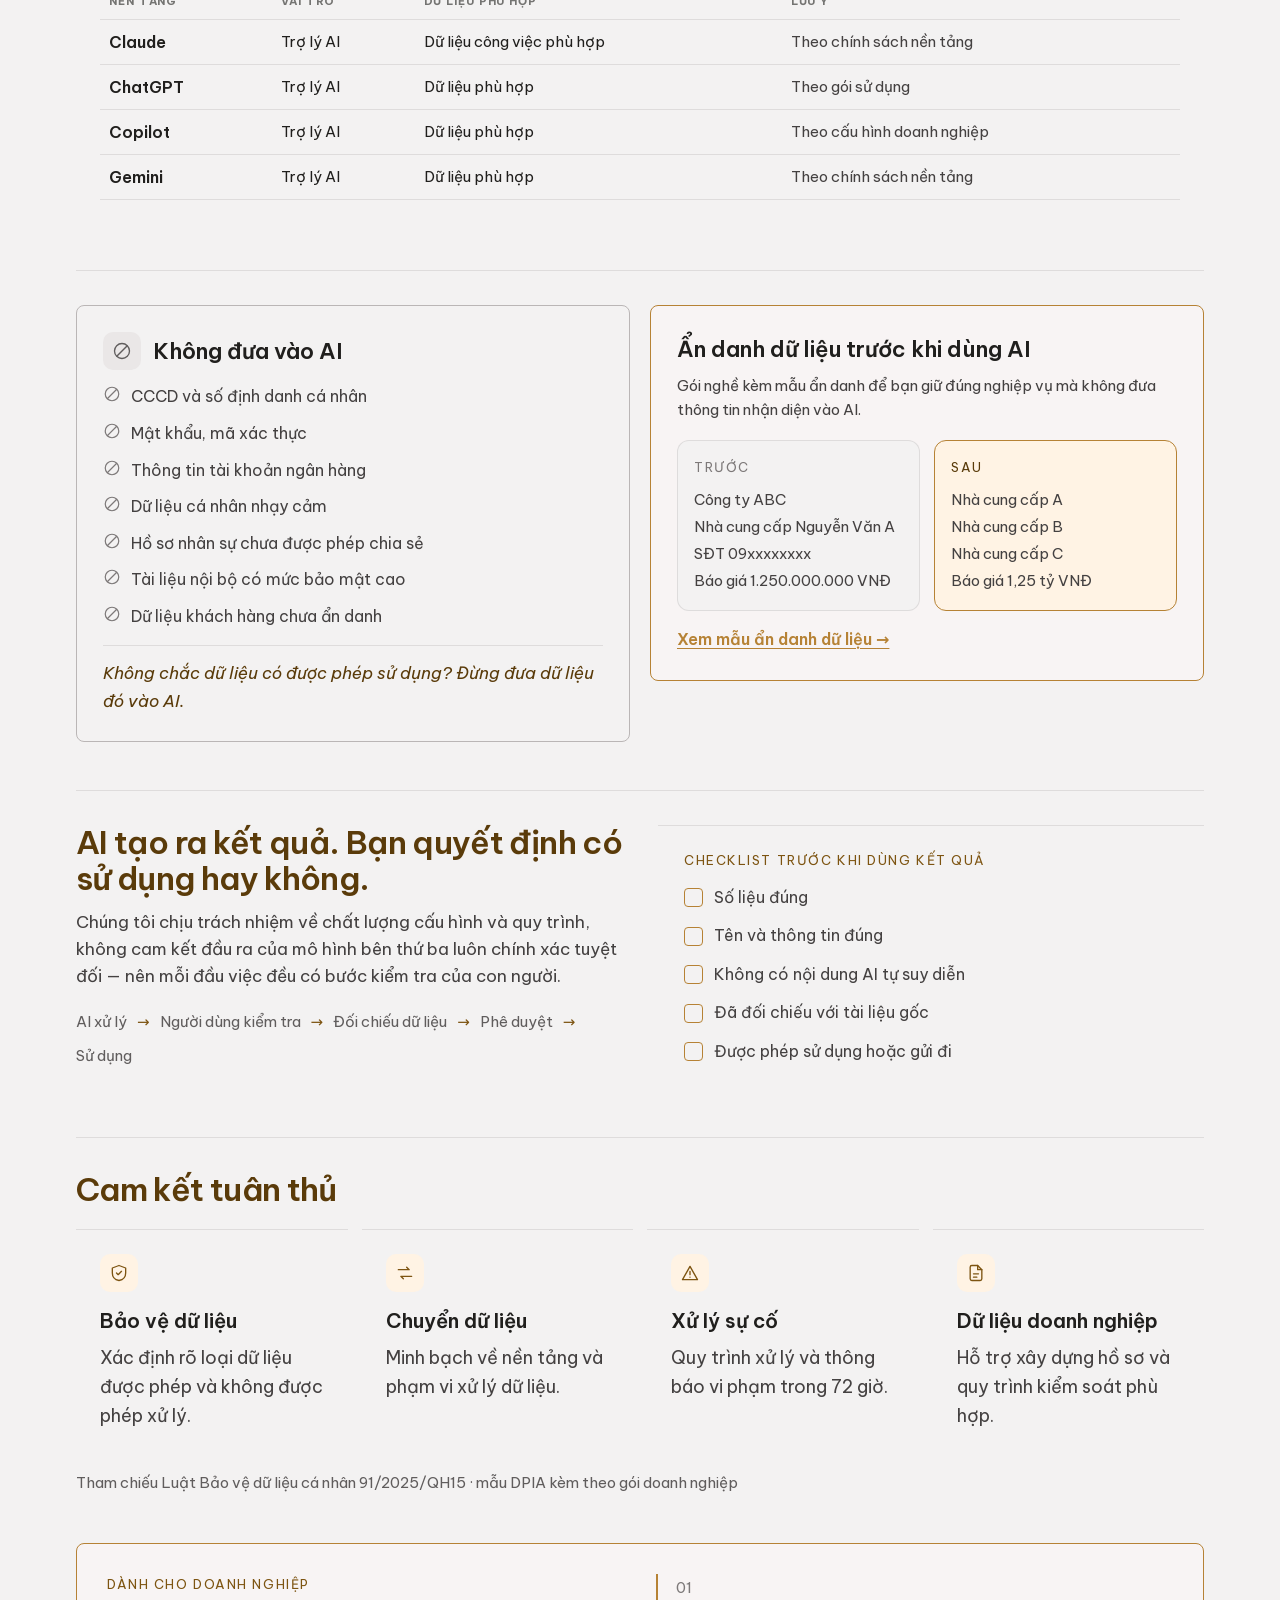
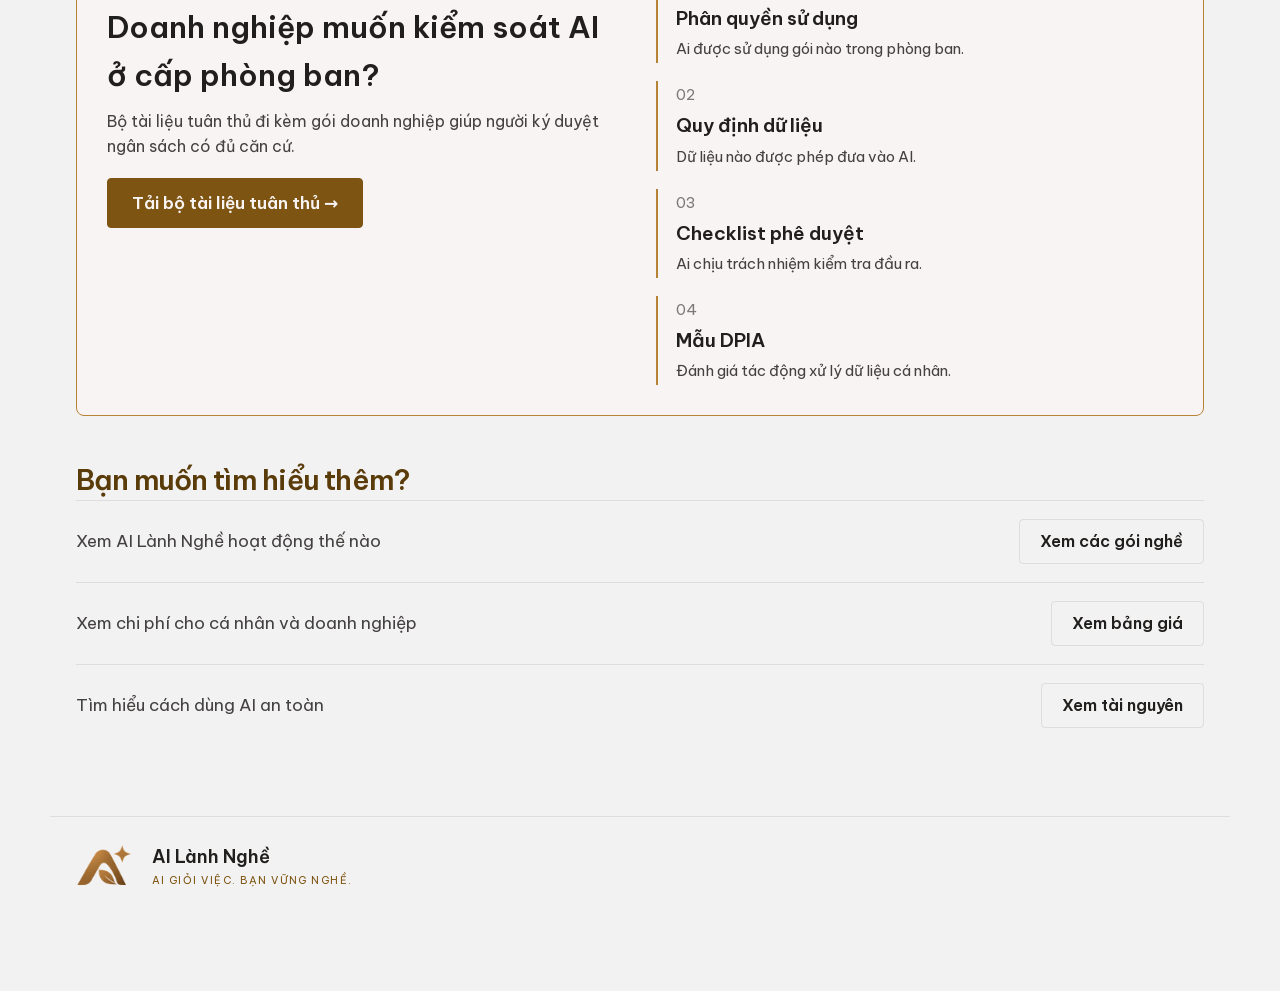
==== commit 27cc4efc: "Sửa website trước khi quay video (mục 3 kế hoạch 2 video) - Thanh toán: bỏ phí nền tảng 18 triệu và " ====
--- a/an-toan.html
+++ b/an-toan.html
@@ -83,7 +83,7 @@
 <div style="border-top: 1px solid var(--color-divider); margin-top: 48px; padding-top: 34px; display: grid; grid-template-columns: repeat(auto-fit, minmax(300px, 1fr)); gap: 36px; align-items: start;">
 <div>
 <h3 class="u116">Dữ liệu của bạn đi đâu?</h3>
-<p style="max-width: 34em; font-size: 17px; color: var(--color-neutral-800); margin: 0px 0px 18px;">Gói nghề chạy trên tài khoản AI của chính bạn. Chúng tôi không đặt máy chủ trung gian, không kết nối trực tiếp vào ERP, email hay ổ đĩa nội bộ.</p>
+<p style="max-width: 34em; font-size: 17px; color: var(--color-neutral-800); margin: 0px 0px 18px;">Gói nghề chạy trên tài khoản AI của chính bạn. Nội dung công việc được xử lý trên nền tảng AI của bạn. AI Lành Nghề chỉ ghi nhận dữ liệu sử dụng tối thiểu (ai dùng, kỹ năng nào, bao lâu), không lưu nội dung hội thoại hay tài liệu, không kết nối trực tiếp vào ERP, email hay ổ đĩa nội bộ.</p>
 <p style="max-width: 34em; font-size: 16px; color: var(--color-neutral-700); margin: 0px;">Với dữ liệu có yếu tố xuyên biên giới, phần hướng dẫn nêu rõ nền tảng nào phù hợp và cần cấu hình doanh nghiệp nào.</p>
 </div>
 <div style="border-top: 1px solid var(--color-hair); border-radius: 0px; padding: 22px 24px;">
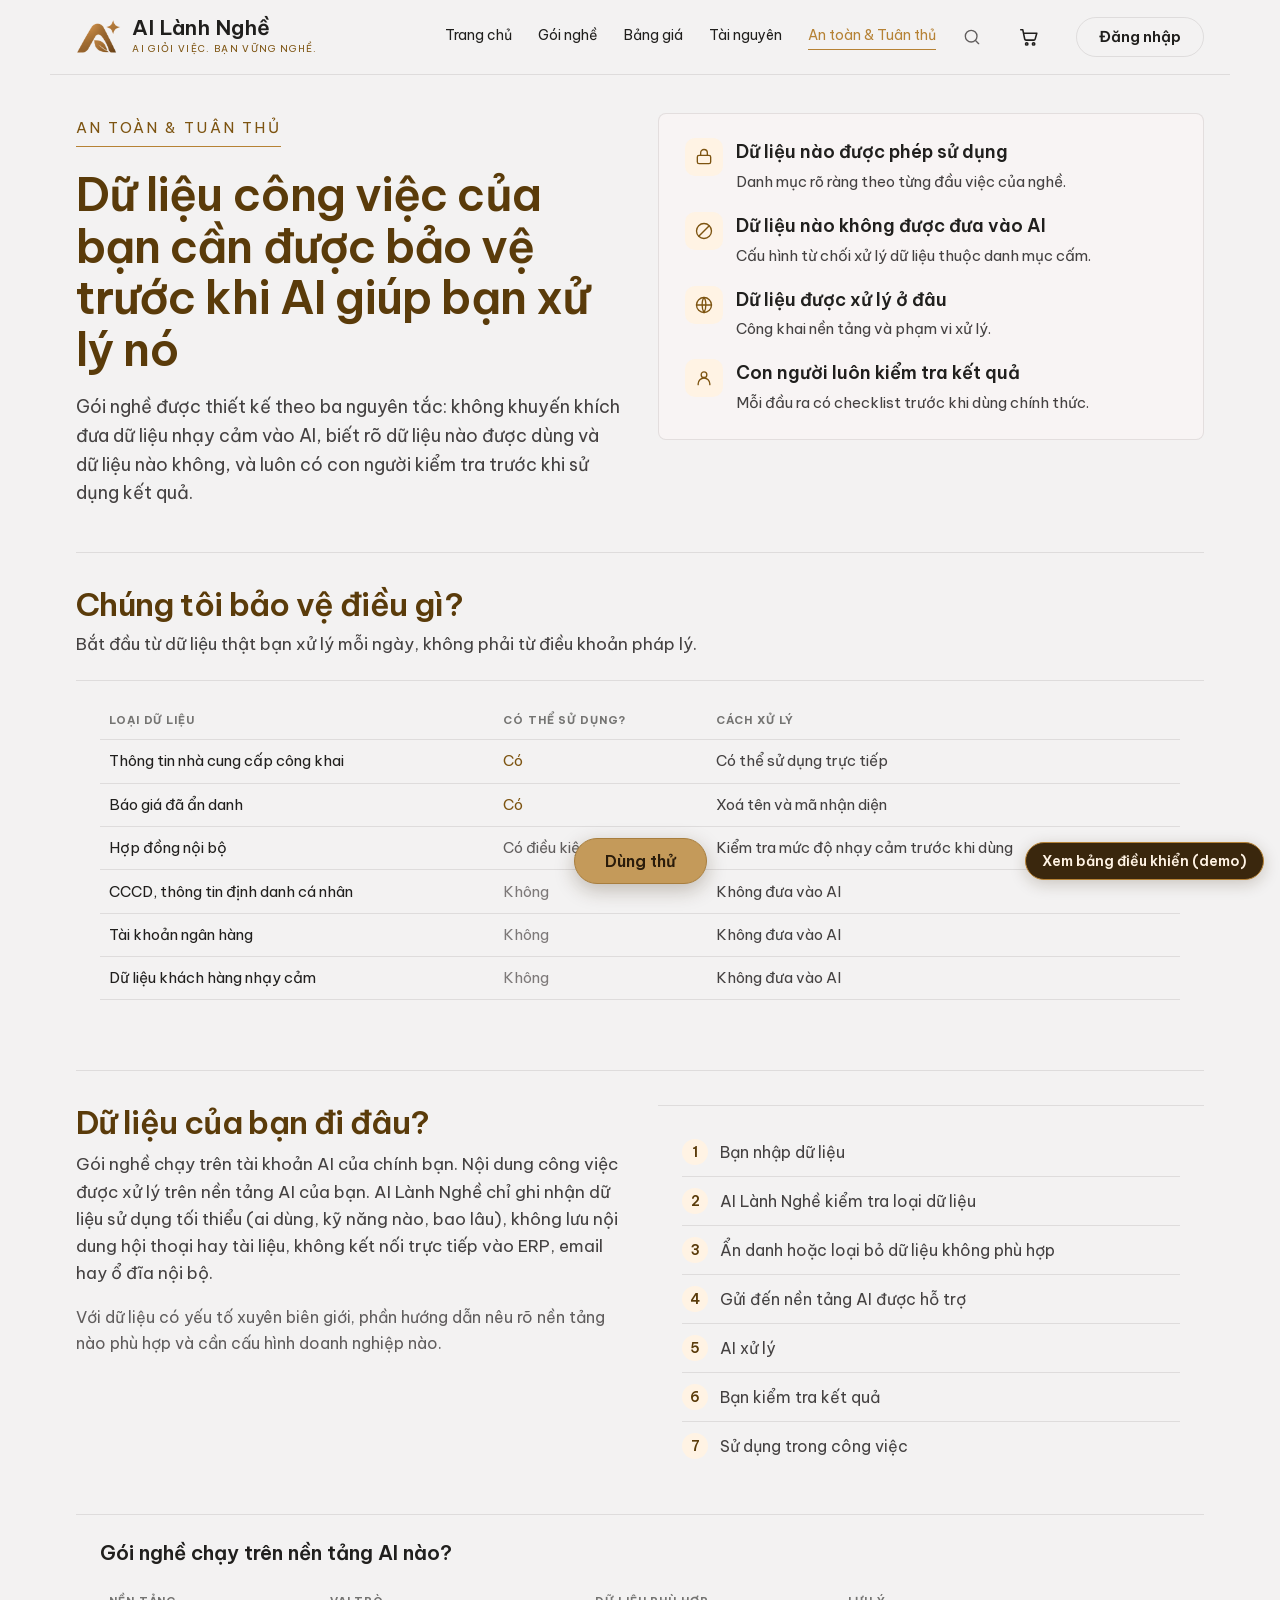
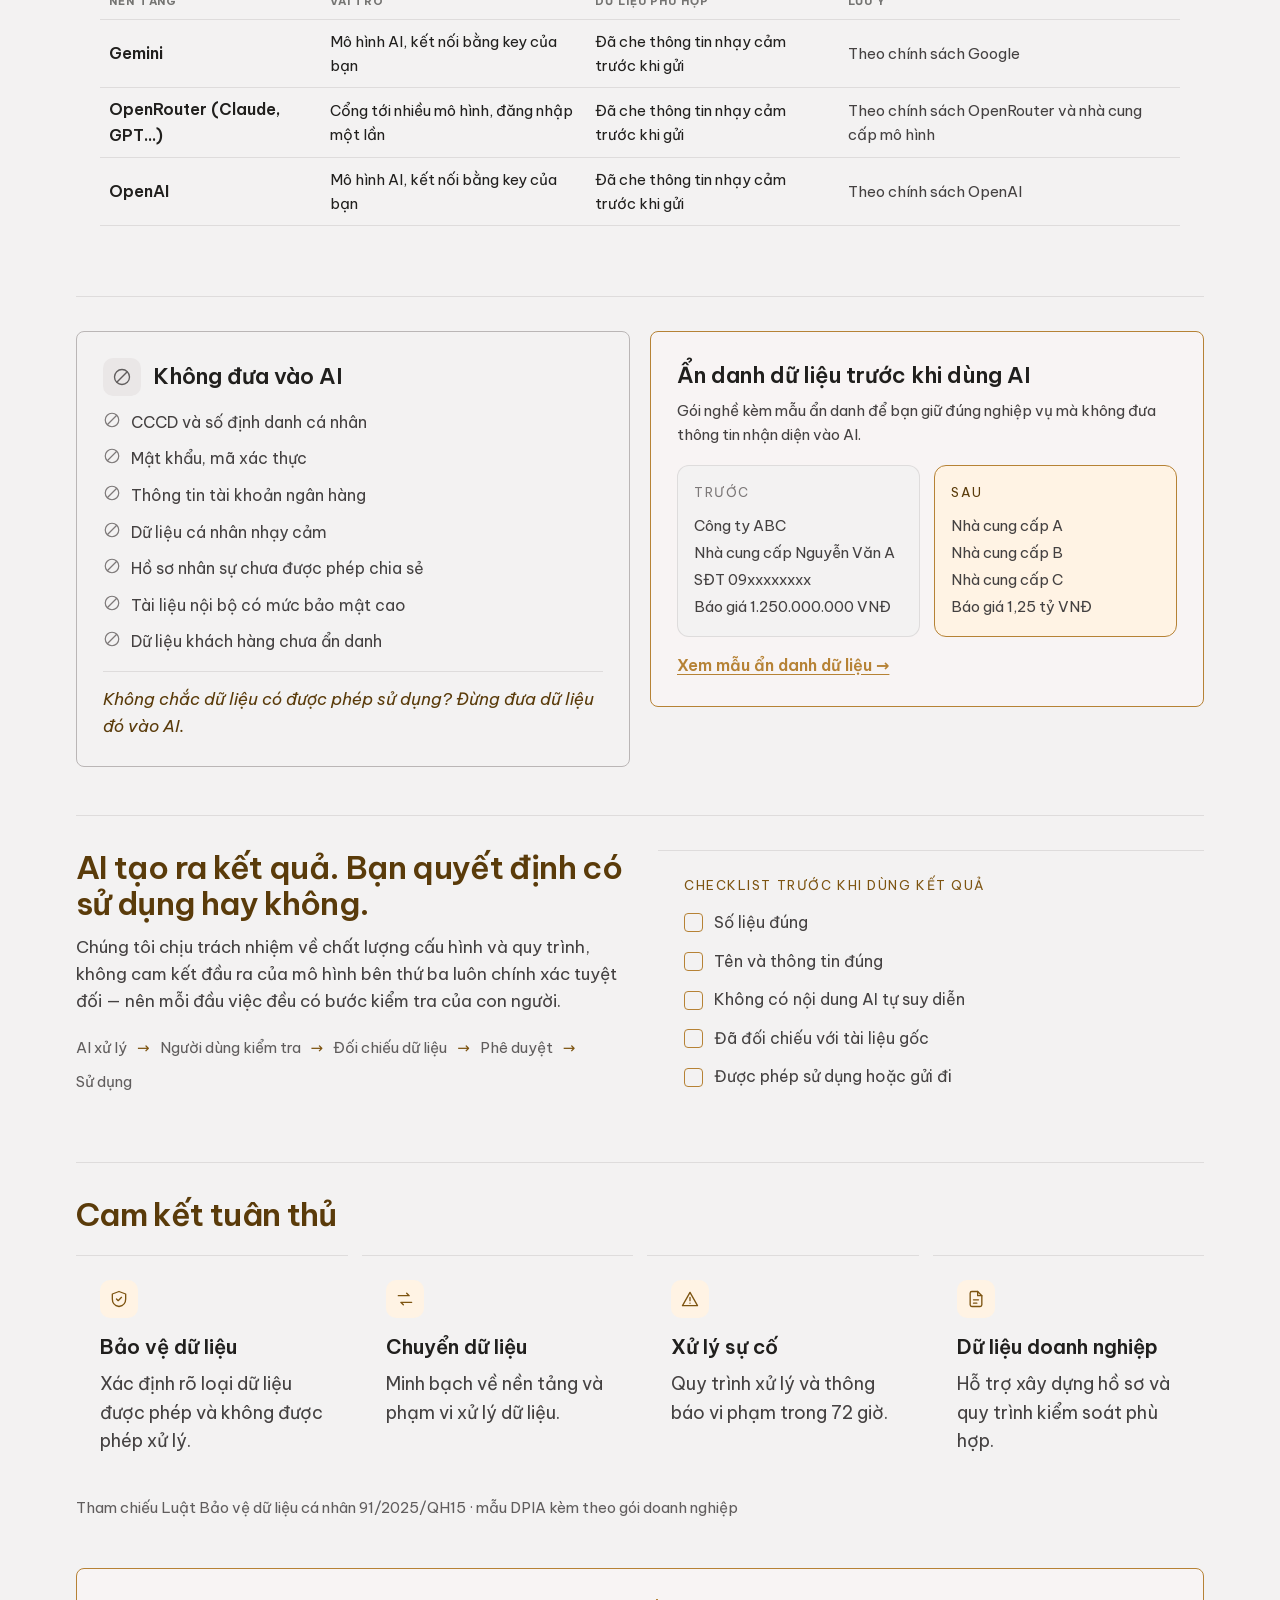
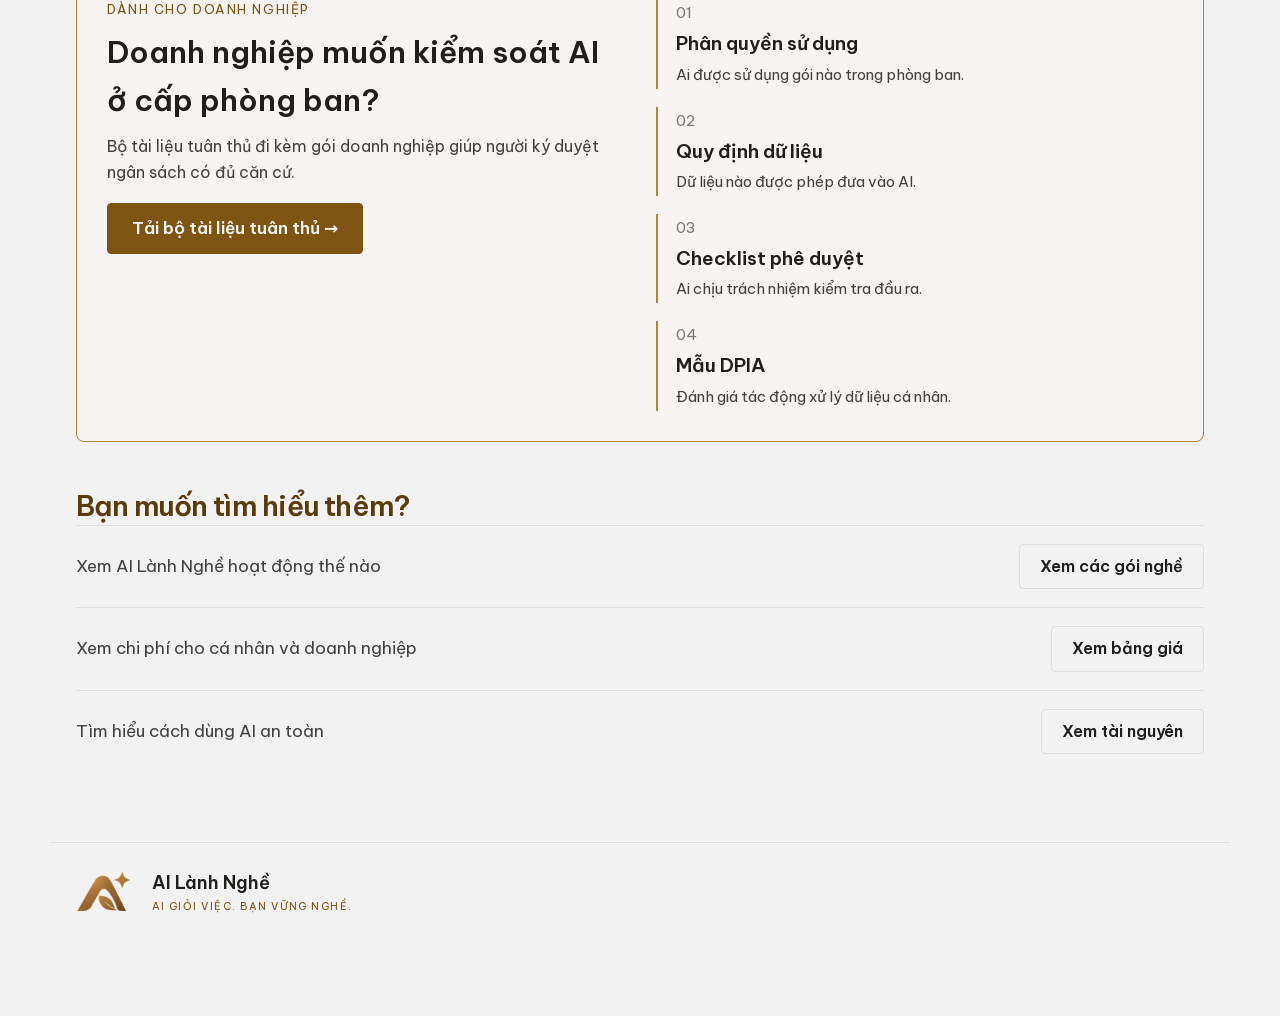
==== commit 5ceaf19d: "Sửa nốt chữ theo mô hình cũ cho khớp web app - Bảng điều khiển demo: giờ tiết kiệm đo trên web app (" ====
--- a/an-toan.html
+++ b/an-toan.html
@@ -4,7 +4,7 @@
 <meta charset="utf-8">
 <meta name="viewport" content="width=device-width, initial-scale=1">
 <title>An toàn & Tuân thủ — AI Lành Nghề</title>
-<meta name="description" content="AI Lành Nghề đóng gói kỹ năng AI theo từng nghề cho người lao động có chuyên môn từ 40 tuổi trở lên. Cấu hình cài sẵn vào ChatGPT, Claude, Copilot hoặc Gemini bạn đang dùng, kèm sổ tay quy trình, lớp tuân thủ Luật 91/2025/QH15 và người kèm cặp.">
+<meta name="description" content="AI Lành Nghề đóng gói kỹ năng AI theo từng nghề cho người lao động có chuyên môn từ 40 tuổi trở lên. Làm việc trên web app AI Lành Nghề với tài khoản AI của bạn (OpenRouter, Gemini, OpenAI), kèm sổ tay quy trình, lớp tuân thủ Luật 91/2025/QH15 và người kèm cặp.">
 <meta name="robots" content="noindex, nofollow, noarchive, nosnippet, noimageindex">
 <meta name="googlebot" content="noindex, nofollow, noarchive, nosnippet">
 <meta property="og:title" content="AI Lành Nghề — AI giỏi việc. Bạn vững nghề.">
@@ -33,7 +33,7 @@
 <a aria-current="false" class="u3" href="tai-nguyen.html"><span>Tài nguyên</span></a>
 <a aria-current="page" class="u61" href="an-toan.html"><span>An toàn &amp; Tuân thủ</span></a>
 <span class="u49"><svg class="u6" fill="none" stroke="currentColor" stroke-linecap="round" stroke-linejoin="round" stroke-width="1.6" viewbox="0 0 24 24"><circle cx="11" cy="11" r="7"></circle><path d="M20 20l-3.5-3.5"></path></svg></span>
-<a aria-label="Giỏ hàng" class="nav-cart" href="gio-hang.html"><svg aria-hidden="true" fill="none" stroke="currentColor" stroke-linecap="round" stroke-linejoin="round" stroke-width="1.7" viewbox="0 0 24 24"><path d="M3 4h2.2l2.1 10.2a1.5 1.5 0 0 0 1.5 1.2h8.4a1.5 1.5 0 0 0 1.5-1.1L20.5 8H6.1"></path><circle cx="9.5" cy="19.5" r="1.3"></circle><circle cx="17" cy="19.5" r="1.3"></circle></svg><span class="nav-cart-n" data-gio-dem="" hidden="">0</span></a><button class="btn btn-secondary u50" data-go="bang-dieu-khien.html">Đăng nhập</button>
+<a aria-label="Giỏ hàng" class="nav-cart" href="gio-hang.html"><svg aria-hidden="true" fill="none" stroke="currentColor" stroke-linecap="round" stroke-linejoin="round" stroke-width="1.7" viewbox="0 0 24 24"><path d="M3 4h2.2l2.1 10.2a1.5 1.5 0 0 0 1.5 1.2h8.4a1.5 1.5 0 0 0 1.5-1.1L20.5 8H6.1"></path><circle cx="9.5" cy="19.5" r="1.3"></circle><circle cx="17" cy="19.5" r="1.3"></circle></svg><span class="nav-cart-n" data-gio-dem="" hidden="">0</span></a><button class="btn btn-secondary u50" data-go="https://ai-lanh-nghe-app.nghoangan-bt96.workers.dev/app/dang-nhap/?from=site">Đăng nhập</button>
 
 </div>
 </header>
@@ -122,10 +122,9 @@
 <table class="table u90">
 <thead><tr><th class="u12">Nền tảng</th><th class="u12">Vai trò</th><th class="u12">Dữ liệu phù hợp</th><th class="u12">Lưu ý</th></tr></thead>
 <tbody>
-<tr><td class="u62">Claude</td><td class="u8">Trợ lý AI</td><td class="u8">Dữ liệu công việc phù hợp</td><td class="u4">Theo chính sách nền tảng</td></tr>
-<tr><td class="u62">ChatGPT</td><td class="u8">Trợ lý AI</td><td class="u8">Dữ liệu phù hợp</td><td class="u4">Theo gói sử dụng</td></tr>
-<tr><td class="u62">Copilot</td><td class="u8">Trợ lý AI</td><td class="u8">Dữ liệu phù hợp</td><td class="u4">Theo cấu hình doanh nghiệp</td></tr>
-<tr><td class="u62">Gemini</td><td class="u8">Trợ lý AI</td><td class="u8">Dữ liệu phù hợp</td><td class="u4">Theo chính sách nền tảng</td></tr>
+<tr><td class="u62">Gemini</td><td class="u8">Mô hình AI, kết nối bằng key của bạn</td><td class="u8">Đã che thông tin nhạy cảm trước khi gửi</td><td class="u4">Theo chính sách Google</td></tr>
+<tr><td class="u62">OpenRouter (Claude, GPT…)</td><td class="u8">Cổng tới nhiều mô hình, đăng nhập một lần</td><td class="u8">Đã che thông tin nhạy cảm trước khi gửi</td><td class="u4">Theo chính sách OpenRouter và nhà cung cấp mô hình</td></tr>
+<tr><td class="u62">OpenAI</td><td class="u8">Mô hình AI, kết nối bằng key của bạn</td><td class="u8">Đã che thông tin nhạy cảm trước khi gửi</td><td class="u4">Theo chính sách OpenAI</td></tr>
 </tbody>
 </table>
 </div>
@@ -262,7 +261,7 @@
 
 </footer>
 </div>
-<div class="float-bar"><a class="float-trial" href="dung-thu.html">Dùng thử</a><a id="modeswitch" href="bang-dieu-khien.html">Xem bảng điều khiển (demo)</a></div>
+<div class="float-bar"><a class="float-trial" href="https://ai-lanh-nghe-app.nghoangan-bt96.workers.dev/app/dang-nhap/?from=site">Dùng thử</a><a id="modeswitch" href="https://ai-lanh-nghe-app.nghoangan-bt96.workers.dev/app/dang-nhap/?from=site&demo=doanh-nghiep&next=%2Fapp%2Fbang-dieu-khien%2F">Xem bảng điều khiển (demo)</a></div>
 <script src="assets/js/site.js"></script>
 <script src="assets/js/tinh-tien.js"></script>
 <script src="assets/js/gio-hang.js"></script>
--- a/assets/css/site.css
+++ b/assets/css/site.css
@@ -384,3 +384,6 @@
 .u289{text-align: left;padding: 16px;cursor: pointer;font: inherit;border-top-color:;border-top-style:;border-top-width:;border-right-color:;border-right-style:;border-right-width:;border-bottom-color:;border-bottom-style:;border-bottom-width:;border-left: 3px solid var(--color-accent);border-image-source:;border-image-slice:;border-image-width:;border-image-outset:;border-image-repeat:;border-radius: 4px;background: var(--color-neutral-100);color: var(--color-text)}
 .u290{display: flex;gap: 12px;font-size: 13px;color: var(--color-neutral-800)}
 .u291{width: 104px;flex: 0 0 auto;color: var(--color-neutral-600);font-variant-numeric: tabular-nums}
+
+#chung-toi-la-ai, #vi-sao-chon, #lien-he, #faq { scroll-margin-top: 90px; }
+
